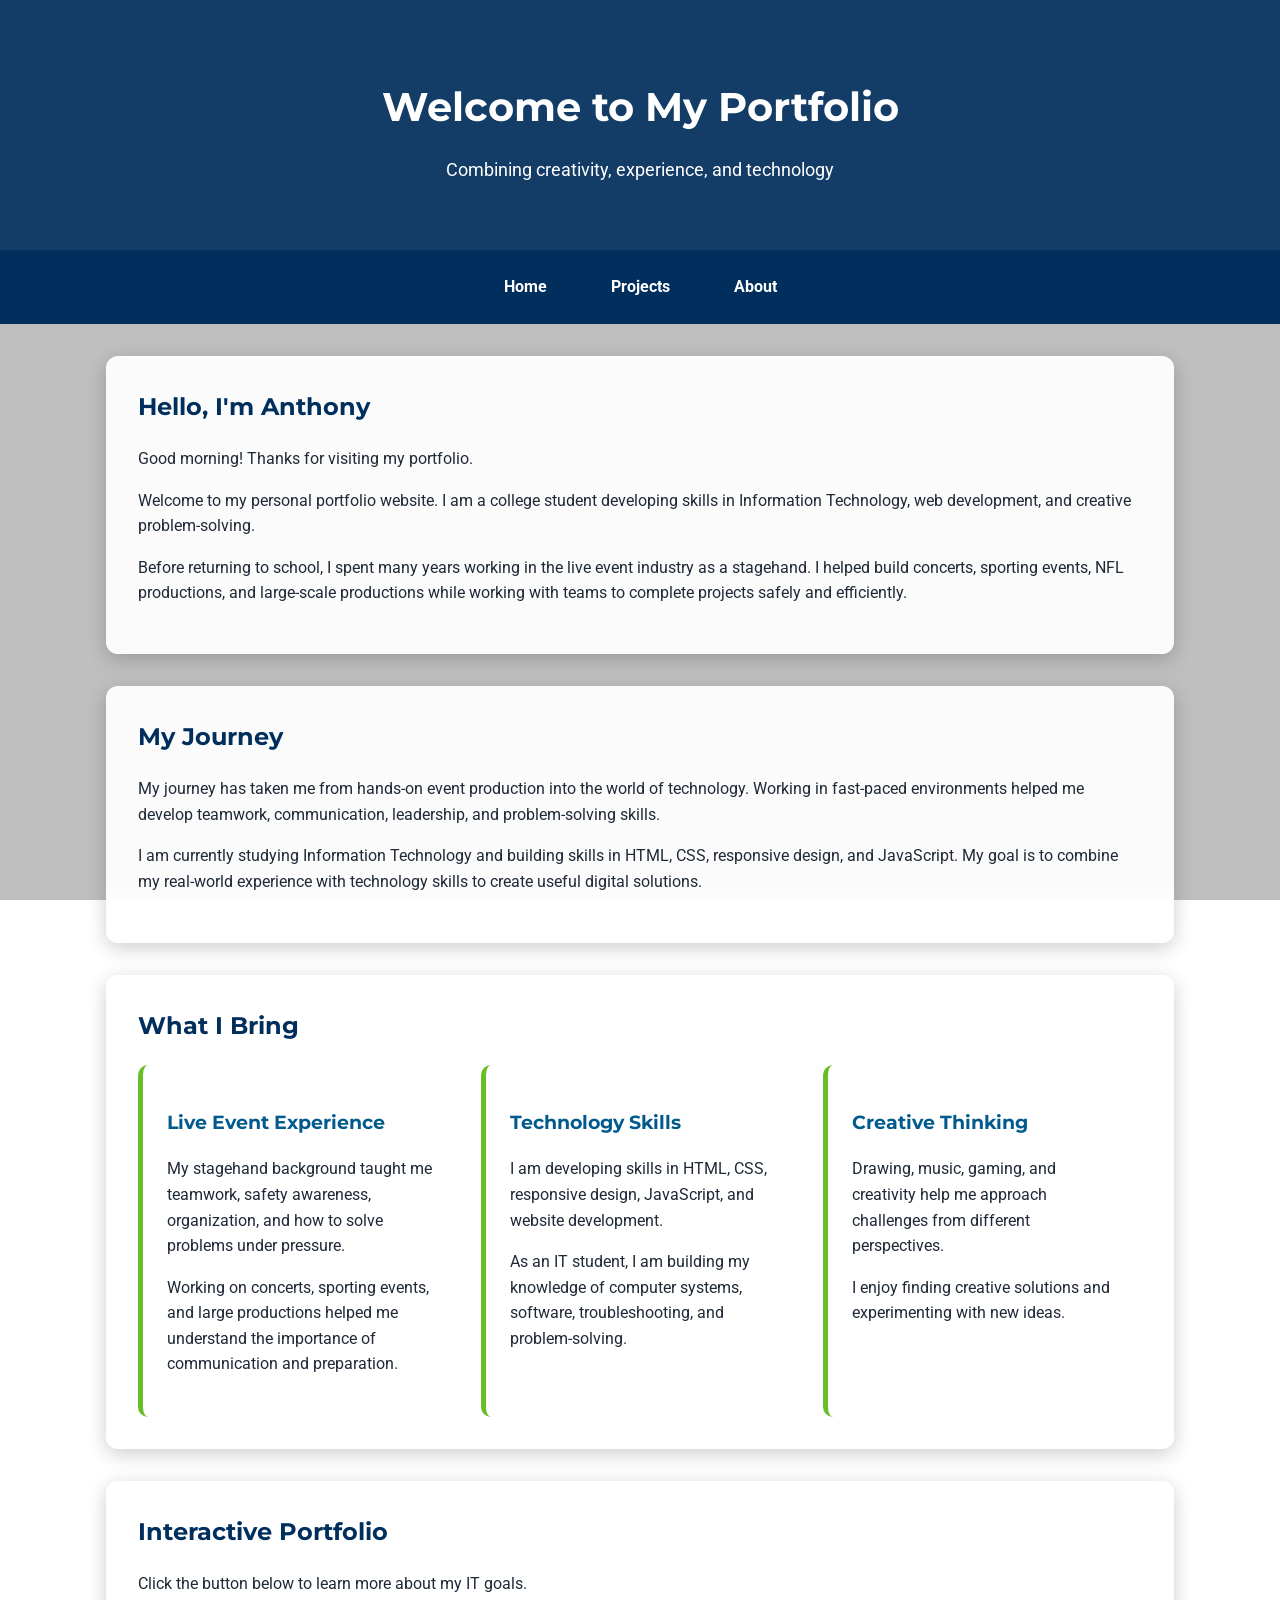
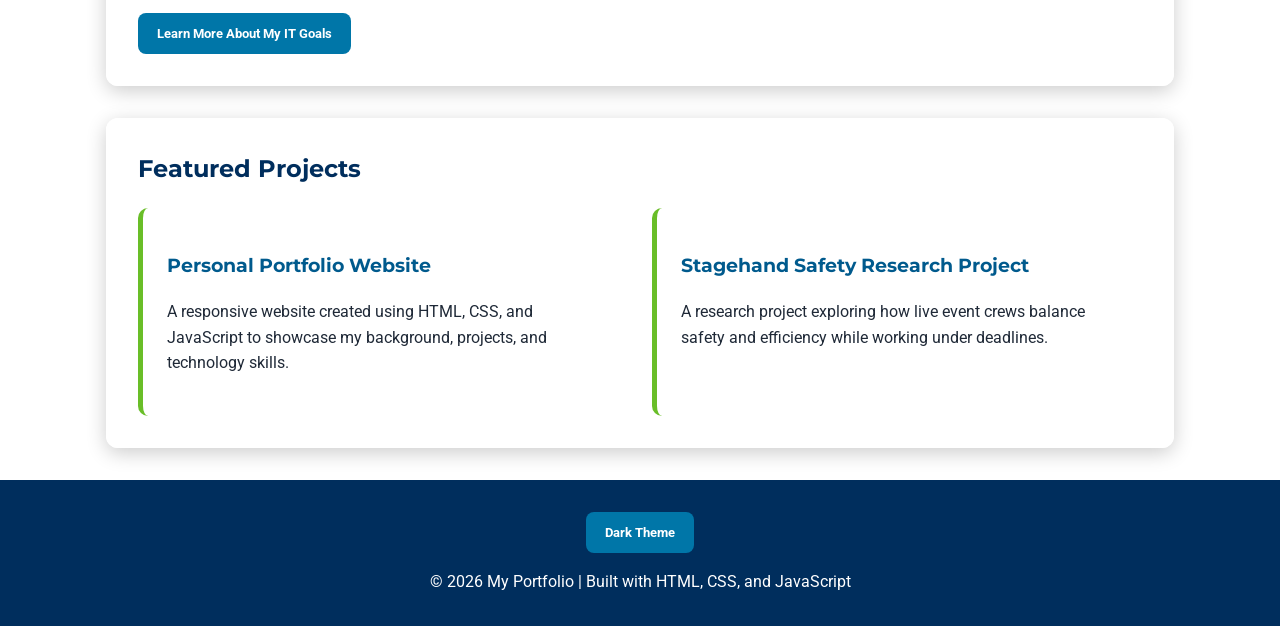
==== index.html @ 5141585a "19" ====
<!DOCTYPE html>
<html lang="en">

<head>
    <meta charset="UTF-8">
    <meta name="viewport" content="width=device-width, initial-scale=1.0">

    <title>Home | My Portfolio</title>

    <link
        href="https://fonts.googleapis.com/css2?family=Montserrat:wght@700&family=Roboto:wght@300;400;700&display=swap"
        rel="stylesheet"
    >

    <link rel="stylesheet" href="style.css">
</head>

<body>

<header>

    <h1>Welcome to My Portfolio</h1>

    <p>
        Combining creativity, experience, and technology
    </p>

</header>


<nav class="navbar">

    <a href="index.html">Home</a>

    <a href="projects.html">Projects</a>

    <a href="about.html">About</a>

</nav>


<main>

    <section id="welcome">

        <h2>Hello, I'm Anthony</h2>

        <p id="welcomeMessage"></p>

        <p>
            Welcome to my personal portfolio website. I am a college
            student developing skills in Information Technology,
            web development, and creative problem-solving.
        </p>

        <p>
            Before returning to school, I spent many years working in
            the live event industry as a stagehand. I helped build
            concerts, sporting events, NFL productions, and
            large-scale productions while working with teams to
            complete projects safely and efficiently.
        </p>

    </section>


    <section>

        <h2>My Journey</h2>

        <p>
            My journey has taken me from hands-on event production
            into the world of technology. Working in fast-paced
            environments helped me develop teamwork, communication,
            leadership, and problem-solving skills.
        </p>

        <p>
            I am currently studying Information Technology and building
            skills in HTML, CSS, responsive design, and JavaScript.
            My goal is to combine my real-world experience with
            technology skills to create useful digital solutions.
        </p>

    </section>


    <section>

        <h2>What I Bring</h2>

        <div class="projects-grid">

            <article>

                <h3>Live Event Experience</h3>

                <p>
                    My stagehand background taught me teamwork, safety
                    awareness, organization, and how to solve problems
                    under pressure.
                </p>

                <p>
                    Working on concerts, sporting events, and large
                    productions helped me understand the importance
                    of communication and preparation.
                </p>

            </article>


            <article>

                <h3>Technology Skills</h3>

                <p>
                    I am developing skills in HTML, CSS, responsive
                    design, JavaScript, and website development.
                </p>

                <p>
                    As an IT student, I am building my knowledge of
                    computer systems, software, troubleshooting,
                    and problem-solving.
                </p>

            </article>


            <article>

                <h3>Creative Thinking</h3>

                <p>
                    Drawing, music, gaming, and creativity help me
                    approach challenges from different perspectives.
                </p>

                <p>
                    I enjoy finding creative solutions and experimenting
                    with new ideas.
                </p>

            </article>

        </div>

    </section>


    <section class="interactive-section">

        <h2>Interactive Portfolio</h2>

        <p id="interactiveMessage">
            Click the button below to learn more about my IT goals.
        </p>

        <button
            id="messageButton"
            type="button"
        >
            Learn More About My IT Goals
        </button>

    </section>


    <section>

        <h2>Featured Projects</h2>

        <div class="projects-grid">

            <article>

                <h3>Personal Portfolio Website</h3>

                <p>
                    A responsive website created using HTML, CSS,
                    and JavaScript to showcase my background,
                    projects, and technology skills.
                </p>

            </article>


            <article>

                <h3>Stagehand Safety Research Project</h3>

                <p>
                    A research project exploring how live event crews
                    balance safety and efficiency while working
                    under deadlines.
                </p>

            </article>

        </div>

    </section>

</main>


<footer>

    <button
        id="themeButton"
        type="button"
    >
        Dark Theme
    </button>

    <p>
        © <span id="year"></span> My Portfolio |
        Built with HTML, CSS, and JavaScript
    </p>

</footer>


<script src="script.js"></script>

</body>
</html>
---- style.css ----
* {
    box-sizing: border-box;
}


html {
    scroll-behavior: smooth;
}


body {
    font-family: "Roboto", sans-serif;
    line-height: 1.6;
    margin: 0;
    padding: 0;

    background-image:
        linear-gradient(
            rgba(0, 0, 0, 0.25),
            rgba(0, 0, 0, 0.25)
        ),
        url("images/Seahawks1.jpg");

    background-size: cover;
    background-position: center;
    background-attachment: fixed;
    background-repeat: no-repeat;

    color: #1f2937;

    transition:
        background-color 0.3s ease,
        color 0.3s ease;
}


header {
    text-align: center;

    padding: 3rem 1rem;

    background: rgba(0, 46, 93, 0.9);

    color: white;
}


header h1 {
    font-family: "Montserrat", sans-serif;

    margin-bottom: 0.5rem;

    font-size: 2.5rem;
}


header p {
    font-size: 1.1rem;
}


.navbar {
    display: flex;

    justify-content: center;

    align-items: center;

    gap: 2rem;

    padding: 1rem;

    background: #002e5d;
}


.navbar a {
    color: white;

    text-decoration: none;

    font-weight: 700;

    padding: 0.5rem 1rem;

    border-radius: 6px;

    transition:
        background 0.3s ease,
        transform 0.3s ease;
}


.navbar a:hover {
    background: #0076a8;

    transform: translateY(-2px);
}


main {
    max-width: 1100px;

    margin: 2rem auto;

    padding: 0 1rem;
}


section {
    margin-bottom: 2rem;

    padding: 2rem;

    background: rgba(255, 255, 255, 0.94);

    border-radius: 12px;

    box-shadow:
        0 5px 20px rgba(0, 0, 0, 0.2);

    backdrop-filter: blur(4px);

    transition:
        transform 0.3s ease,
        background 0.3s ease;
}


section:hover {
    transform: translateY(-3px);
}


h1,
h2,
h3,
h4 {
    font-family: "Montserrat", sans-serif;
}


h2 {
    color: #002e5d;

    margin-top: 0;
}


h3 {
    color: #005a8d;
}


h4 {
    color: #002e5d;
}


.projects-grid {
    display: flex;

    flex-wrap: wrap;

    gap: 1.5rem;
}


.projects-grid article {
    flex: 1 1 300px;

    padding: 1.5rem;

    background: rgba(255, 255, 255, 0.9);

    border-radius: 10px;

    border-left: 5px solid #69be28;

    transition:
        transform 0.3s ease,
        box-shadow 0.3s ease;
}


.projects-grid article:hover {
    transform: translateY(-5px);

    box-shadow:
        0 8px 20px rgba(0, 0, 0, 0.2);
}


button {
    font-family: "Roboto", sans-serif;

    background: #0076a8;

    color: white;

    border: none;

    padding: 0.8rem 1.2rem;

    border-radius: 8px;

    cursor: pointer;

    font-weight: 700;

    transition:
        transform 0.2s ease,
        background 0.2s ease;
}


button:hover {
    background: #005a8d;

    transform: translateY(-2px);
}


button:focus {
    outline: 3px solid #69be28;

    outline-offset: 2px;
}


footer {
    text-align: center;

    padding: 2rem 1rem;

    background: #002e5d;

    color: white;

    margin-top: 2rem;
}


footer button {
    margin-bottom: 1rem;
}


footer p {
    margin: 0;
}


/* Homework 8 Form */

.contact-section form {
    width: 100%;
}


.form-group {
    display: flex;

    flex-direction: column;

    margin-bottom: 1.5rem;
}


.form-group label {
    margin-bottom: 0.5rem;

    font-weight: 700;

    color: #002e5d;
}


.form-group input,
.form-group textarea {
    width: 100%;

    padding: 0.8rem;

    border: 2px solid #cccccc;

    border-radius: 8px;

    font-family: "Roboto", sans-serif;

    font-size: 1rem;

    background: white;

    color: #1f2937;
}


.form-group textarea {
    min-height: 150px;

    resize: vertical;
}


.form-group input:focus,
.form-group textarea:focus {
    outline: 3px solid rgba(0, 118, 168, 0.25);

    border-color: #0076a8;
}


.error-message {
    min-height: 1.2rem;

    margin-top: 0.35rem;

    color: #c62828;

    font-weight: 700;
}


.form-error {
    color: #c62828;

    font-weight: 700;

    margin-top: 1rem;
}


.form-success {
    color: #16803c;

    font-weight: 700;

    margin-top: 1rem;
}


.contact-email {
    margin-top: 1.5rem;
}


.contact-email a {
    color: #0076a8;

    font-weight: 700;
}


.input-active {
    border-color: #16803c !important;

    box-shadow:
        0 0 0 3px rgba(22, 128, 60, 0.2);
}


/* Homework 8 API */

.api-section {
    text-align: center;
}


.quote-result {
    margin-top: 1.5rem;

    padding: 1.25rem;

    border-radius: 10px;

    background: rgba(0, 118, 168, 0.1);

    line-height: 1.6;

    font-size: 1.1rem;

    min-height: 60px;
}


.api-section button {
    margin-top: 0.5rem;
}


/* My favorite Pokemon */

 /* Charzard is my favorite pokemon */


ul {
    padding-left: 1.5rem;
}


li {
    margin-bottom: 0.5rem;
}


#skillList {
    margin-top: 1.5rem;
}


#skillList li {
    margin-bottom: 0.75rem;
}


.remove-skill {
    margin-left: 0.5rem;

    padding: 0.4rem 0.7rem;

    font-size: 0.85rem;
}


.skill-input-area {
    display: flex;

    flex-direction: column;

    gap: 0.7rem;
}


.skill-input-area input {
    padding: 0.8rem;

    border: 2px solid #cccccc;

    border-radius: 8px;

    font-size: 1rem;
}


.skill-input-area input:focus {
    outline: 3px solid rgba(0, 118, 168, 0.25);

    border-color: #0076a8;
}


/* Dark Mode */

.dark-mode {
    background-image:
        linear-gradient(
            rgba(0, 0, 0, 0.75),
            rgba(0, 0, 0, 0.85)
        ),
        url("images/Seahawks1.jpg");

    color: #f1f5f9;
}


.dark-mode header {
    background: rgba(0, 20, 45, 0.95);
}


.dark-mode .navbar {
    background: #001f3f;
}


.dark-mode section {
    background: rgba(15, 23, 42, 0.94);

    color: #f1f5f9;
}


.dark-mode h2 {
    color: #7dd3fc;
}


.dark-mode h3 {
    color: #93c5fd;
}


.dark-mode h4 {
    color: #7dd3fc;
}


.dark-mode .projects-grid article {
    background: rgba(30, 41, 59, 0.95);

    color: #f1f5f9;
}


.dark-mode .contact-email a {
    color: #7dd3fc;
}


.dark-mode .form-group label {
    color: #f1f5f9;
}


.dark-mode .form-group input,
.dark-mode .form-group textarea {
    background: #1f2937;

    color: white;

    border-color: #64748b;
}


.dark-mode .form-group input::placeholder,
.dark-mode .form-group textarea::placeholder {
    color: #cbd5e1;
}


.dark-mode .quote-result {
    background: rgba(255, 255, 255, 0.08);

    color: white;
}


.dark-mode #skillList li {
    color: #f1f5f9;
}


.dark-mode footer {
    background: #001f3f;
}


/* Responsive design */

@media (max-width: 768px) {

    header h1 {
        font-size: 2rem;
    }


    .navbar {
        gap: 0.5rem;
    }


    .navbar a {
        padding: 0.5rem;
    }


    main {
        margin-top: 1rem;
    }


    section {
        padding: 1.5rem;
    }


    .projects-grid {
        flex-direction: column;
    }


    .projects-grid article {
        flex: 1 1 auto;
    }

}


@media (max-width: 480px) {

    header {
        padding: 2rem 1rem;
    }


    header h1 {
        font-size: 1.6rem;
    }


    header p {
        font-size: 1rem;
    }


    .navbar {
        flex-direction: row;

        justify-content: space-around;

        gap: 0.25rem;

        padding: 0.75rem 0.25rem;
    }


    .navbar a {
        font-size: 0.9rem;

        padding: 0.4rem;
    }


    main {
        padding: 0 0.75rem;
    }


    section {
        padding: 1rem;
    }


    .contact-section button,
    .api-section button {
        width: 100%;
    }


    .remove-skill {
        display: block;

        margin-left: 0;

        margin-top: 0.5rem;
    }

}
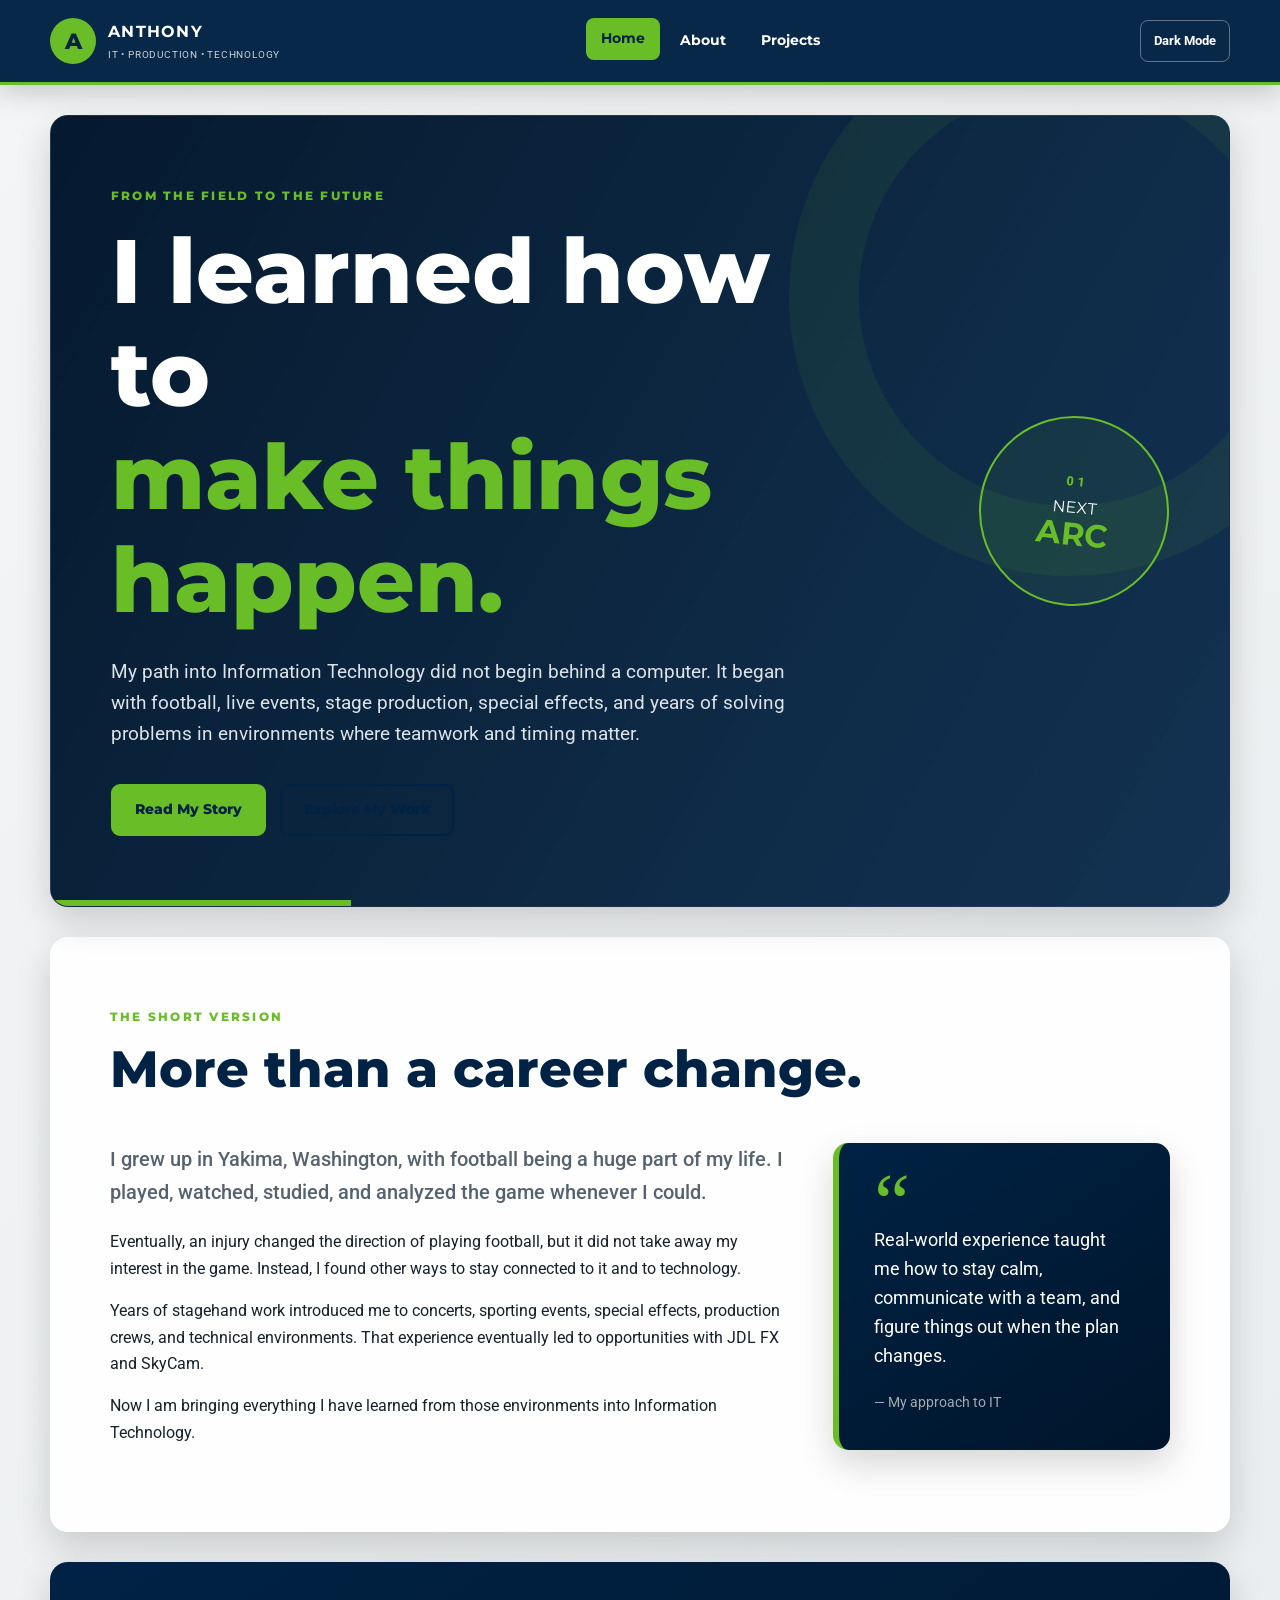
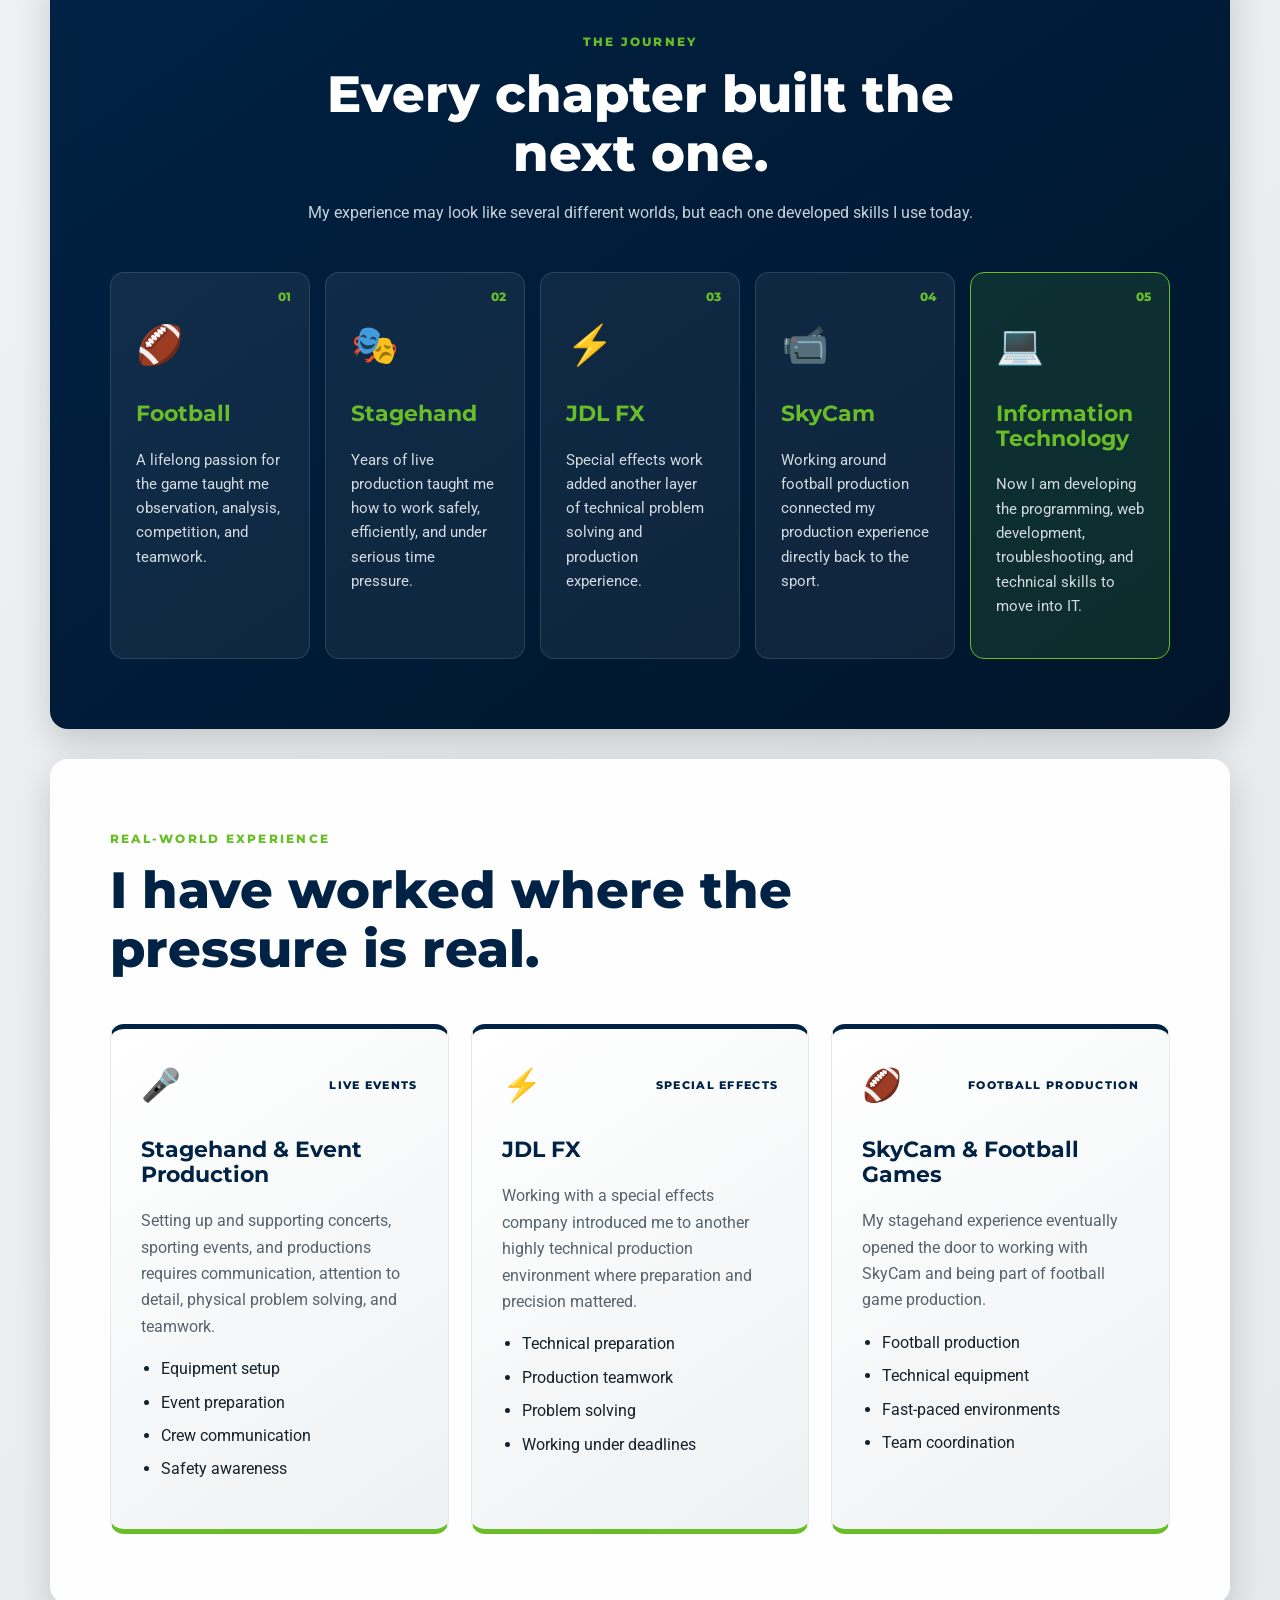
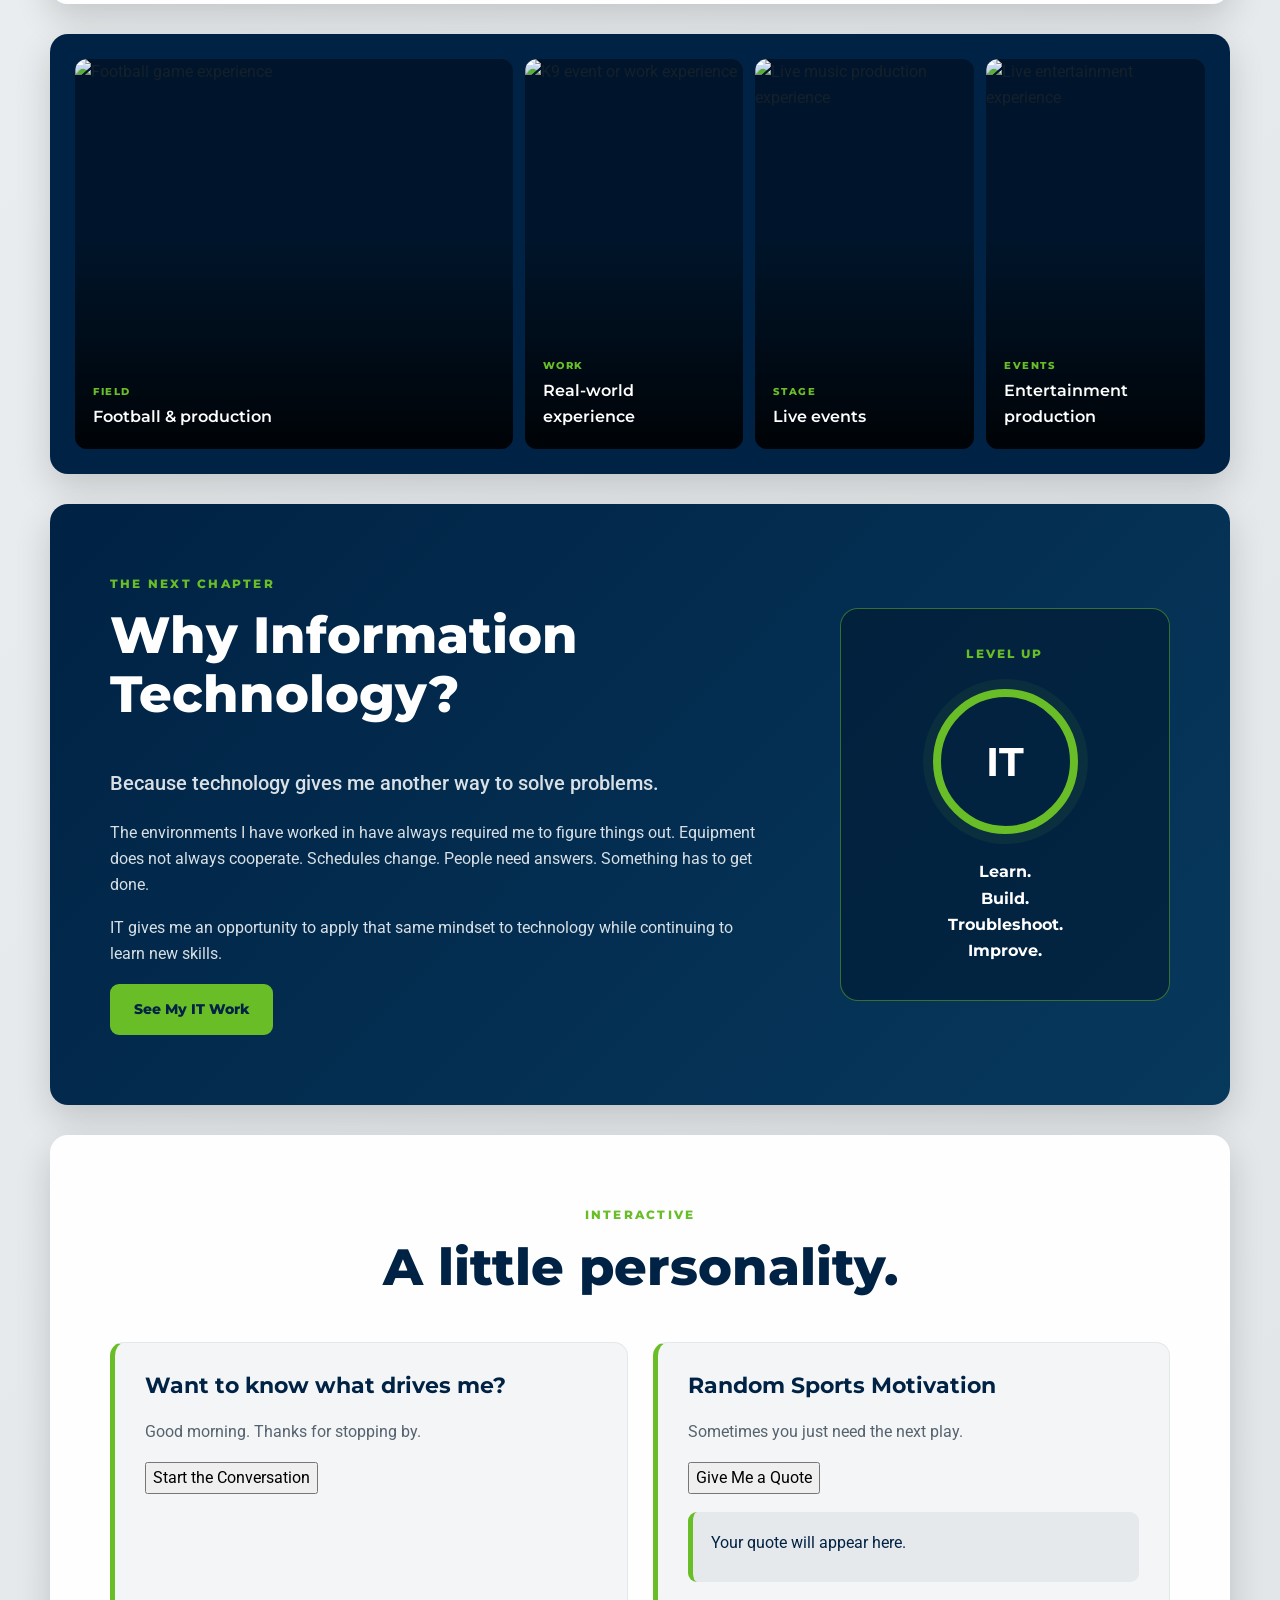
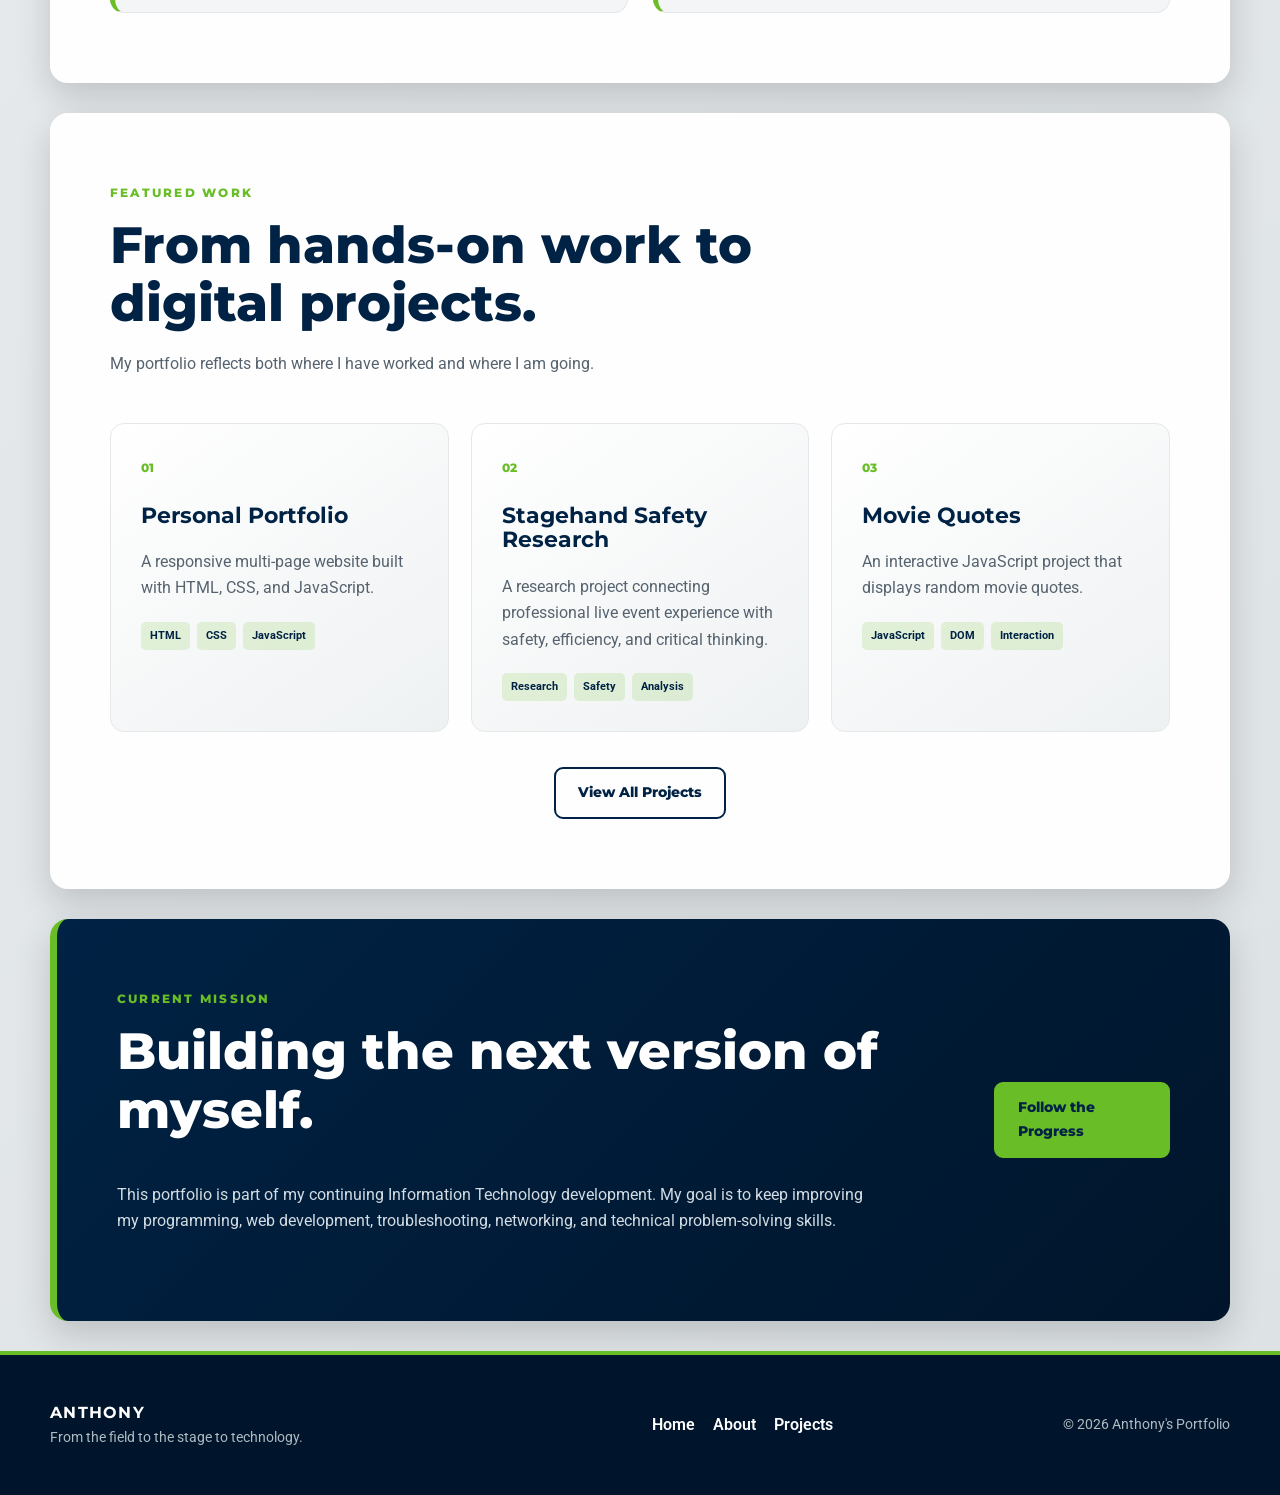
==== commit f1128d73: "24" ====
--- a/index.html
+++ b/index.html
@@ -2,227 +2,1037 @@
 <html lang="en">
 
 <head>
+
     <meta charset="UTF-8">
-    <meta name="viewport" content="width=device-width, initial-scale=1.0">
-
-    <title>Home | My Portfolio</title>
+
+    <meta
+        name="viewport"
+        content="width=device-width, initial-scale=1.0"
+    >
+
+    <meta
+        name="description"
+        content="Anthony's personal portfolio showcasing his journey from football and live event production into Information Technology."
+    >
+
+    <title>Anthony | From the Field to the Future</title>
 
     <link
-        href="https://fonts.googleapis.com/css2?family=Montserrat:wght@700&family=Roboto:wght@300;400;700&display=swap"
+        rel="preconnect"
+        href="https://fonts.googleapis.com"
+    >
+
+    <link
+        rel="preconnect"
+        href="https://fonts.gstatic.com"
+        crossorigin
+    >
+
+    <link
+        href="https://fonts.googleapis.com/css2?family=Montserrat:wght@400;500;600;700;800&family=Roboto:wght@400;500;700&display=swap"
         rel="stylesheet"
     >
 
-    <link rel="stylesheet" href="style.css">
+    <link
+        rel="stylesheet"
+        href="style.css"
+    >
+
 </head>
 
+
 <body>
 
-<header>
-
-    <h1>Welcome to My Portfolio</h1>
-
-    <p>
-        Combining creativity, experience, and technology
-    </p>
-
-</header>
-
-
-<nav class="navbar">
-
-    <a href="index.html">Home</a>
-
-    <a href="projects.html">Projects</a>
-
-    <a href="about.html">About</a>
-
-</nav>
-
-
-<main>
-
-    <section id="welcome">
-
-        <h2>Hello, I'm Anthony</h2>
-
-        <p id="welcomeMessage"></p>
-
-        <p>
-            Welcome to my personal portfolio website. I am a college
-            student developing skills in Information Technology,
-            web development, and creative problem-solving.
-        </p>
-
-        <p>
-            Before returning to school, I spent many years working in
-            the live event industry as a stagehand. I helped build
-            concerts, sporting events, NFL productions, and
-            large-scale productions while working with teams to
-            complete projects safely and efficiently.
-        </p>
-
-    </section>
-
-
-    <section>
-
-        <h2>My Journey</h2>
-
-        <p>
-            My journey has taken me from hands-on event production
-            into the world of technology. Working in fast-paced
-            environments helped me develop teamwork, communication,
-            leadership, and problem-solving skills.
-        </p>
-
-        <p>
-            I am currently studying Information Technology and building
-            skills in HTML, CSS, responsive design, and JavaScript.
-            My goal is to combine my real-world experience with
-            technology skills to create useful digital solutions.
-        </p>
-
-    </section>
-
-
-    <section>
-
-        <h2>What I Bring</h2>
-
-        <div class="projects-grid">
-
-            <article>
-
-                <h3>Live Event Experience</h3>
+    <!-- Seahawks + anime energy belong together. -->
+    <!-- Hidden level: The 12s are always watching. Blue. Green. Code. -->
+    <!-- If you found this, you are officially in the source-code huddle. -->
+
+    <a
+        class="skip-link"
+        href="#main-content"
+    >
+        Skip to main content
+    </a>
+
+
+    <header class="site-header">
+
+        <div class="header-inner">
+
+            <a
+                class="brand"
+                href="index.html"
+                aria-label="Anthony home page"
+            >
+
+                <span class="brand-mark">
+                    A
+                </span>
+
+                <span>
+
+                    <strong>
+                        ANTHONY
+                    </strong>
+
+                    <small>
+                        IT • PRODUCTION • TECHNOLOGY
+                    </small>
+
+                </span>
+
+            </a>
+
+
+            <nav
+                class="main-navigation"
+                aria-label="Main navigation"
+            >
+
+                <a
+                    href="index.html"
+                    aria-current="page"
+                >
+                    Home
+                </a>
+
+                <a href="about.html">
+                    About
+                </a>
+
+                <a href="projects.html">
+                    Projects
+                </a>
+
+            </nav>
+
+
+            <button
+                id="themeButton"
+                class="theme-button"
+                type="button"
+                aria-label="Toggle dark mode"
+            >
+                Dark Mode
+            </button>
+
+        </div>
+
+    </header>
+
+
+    <main id="main-content">
+
+
+        <!-- HERO -->
+
+        <section class="hero-section">
+
+            <div class="hero-content">
+
+                <p class="eyebrow">
+                    FROM THE FIELD TO THE FUTURE
+                </p>
+
+                <h1>
+                    I learned how to
+                    <span>
+                        make things happen.
+                    </span>
+                </h1>
+
+                <p class="hero-text">
+                    My path into Information Technology did not begin
+                    behind a computer. It began with football, live events,
+                    stage production, special effects, and years of solving
+                    problems in environments where teamwork and timing matter.
+                </p>
+
+                <div class="hero-buttons">
+
+                    <a
+                        class="primary-button"
+                        href="about.html"
+                    >
+                        Read My Story
+                    </a>
+
+                    <a
+                        class="secondary-button"
+                        href="projects.html"
+                    >
+                        Explore My Work
+                    </a>
+
+                </div>
+
+            </div>
+
+
+            <div class="hero-badge">
+
+                <span class="badge-number">
+                    01
+                </span>
+
+                <span class="badge-text">
+                    NEXT<br>
+                    <strong>ARC</strong>
+                </span>
+
+            </div>
+
+        </section>
+
+
+        <!-- INTRO -->
+
+        <section class="intro-section">
+
+            <div class="section-heading">
+
+                <p class="eyebrow">
+                    THE SHORT VERSION
+                </p>
+
+                <h2>
+                    More than a career change.
+                </h2>
+
+            </div>
+
+
+            <div class="intro-grid">
+
+                <div class="intro-main">
+
+                    <p class="lead">
+                        I grew up in Yakima, Washington, with football
+                        being a huge part of my life. I played, watched,
+                        studied, and analyzed the game whenever I could.
+                    </p>
+
+                    <p>
+                        Eventually, an injury changed the direction of
+                        playing football, but it did not take away my
+                        interest in the game. Instead, I found other ways
+                        to stay connected to it and to technology.
+                    </p>
+
+                    <p>
+                        Years of stagehand work introduced me to concerts,
+                        sporting events, special effects, production crews,
+                        and technical environments. That experience eventually
+                        led to opportunities with JDL FX and SkyCam.
+                    </p>
+
+                    <p>
+                        Now I am bringing everything I have learned from
+                        those environments into Information Technology.
+                    </p>
+
+                </div>
+
+
+                <aside class="quote-card">
+
+                    <span class="quote-mark">
+                        “
+                    </span>
+
+                    <p>
+                        Real-world experience taught me how to stay calm,
+                        communicate with a team, and figure things out when
+                        the plan changes.
+                    </p>
+
+                    <span class="quote-author">
+                        — My approach to IT
+                    </span>
+
+                </aside>
+
+            </div>
+
+        </section>
+
+
+        <!-- CAREER JOURNEY -->
+
+        <section class="journey-section">
+
+            <div class="section-heading centered">
+
+                <p class="eyebrow">
+                    THE JOURNEY
+                </p>
+
+                <h2>
+                    Every chapter built the next one.
+                </h2>
 
                 <p>
-                    My stagehand background taught me teamwork, safety
-                    awareness, organization, and how to solve problems
-                    under pressure.
-                </p>
+                    My experience may look like several different worlds,
+                    but each one developed skills I use today.
+                </p>
+
+            </div>
+
+
+            <div class="journey-grid">
+
+
+                <article class="journey-card">
+
+                    <span class="chapter-number">
+                        01
+                    </span>
+
+                    <div class="chapter-icon">
+                        🏈
+                    </div>
+
+                    <h3>
+                        Football
+                    </h3>
+
+                    <p>
+                        A lifelong passion for the game taught me
+                        observation, analysis, competition, and teamwork.
+                    </p>
+
+                </article>
+
+
+                <article class="journey-card">
+
+                    <span class="chapter-number">
+                        02
+                    </span>
+
+                    <div class="chapter-icon">
+                        🎭
+                    </div>
+
+                    <h3>
+                        Stagehand
+                    </h3>
+
+                    <p>
+                        Years of live production taught me how to work
+                        safely, efficiently, and under serious time pressure.
+                    </p>
+
+                </article>
+
+
+                <article class="journey-card">
+
+                    <span class="chapter-number">
+                        03
+                    </span>
+
+                    <div class="chapter-icon">
+                        ⚡
+                    </div>
+
+                    <h3>
+                        JDL FX
+                    </h3>
+
+                    <p>
+                        Special effects work added another layer of technical
+                        problem solving and production experience.
+                    </p>
+
+                </article>
+
+
+                <article class="journey-card">
+
+                    <span class="chapter-number">
+                        04
+                    </span>
+
+                    <div class="chapter-icon">
+                        📹
+                    </div>
+
+                    <h3>
+                        SkyCam
+                    </h3>
+
+                    <p>
+                        Working around football production connected my
+                        production experience directly back to the sport.
+                    </p>
+
+                </article>
+
+
+                <article class="journey-card active">
+
+                    <span class="chapter-number">
+                        05
+                    </span>
+
+                    <div class="chapter-icon">
+                        💻
+                    </div>
+
+                    <h3>
+                        Information Technology
+                    </h3>
+
+                    <p>
+                        Now I am developing the programming, web development,
+                        troubleshooting, and technical skills to move into IT.
+                    </p>
+
+                </article>
+
+
+            </div>
+
+        </section>
+
+
+        <!-- REAL WORLD EXPERIENCE -->
+
+        <section class="experience-section">
+
+            <div class="section-heading">
+
+                <p class="eyebrow">
+                    REAL-WORLD EXPERIENCE
+                </p>
+
+                <h2>
+                    I have worked where the pressure is real.
+                </h2>
+
+            </div>
+
+
+            <div class="experience-grid">
+
+
+                <article class="experience-card">
+
+                    <div class="experience-top">
+
+                        <span class="experience-icon">
+                            🎤
+                        </span>
+
+                        <span class="experience-label">
+                            LIVE EVENTS
+                        </span>
+
+                    </div>
+
+                    <h3>
+                        Stagehand & Event Production
+                    </h3>
+
+                    <p>
+                        Setting up and supporting concerts, sporting events,
+                        and productions requires communication, attention
+                        to detail, physical problem solving, and teamwork.
+                    </p>
+
+                    <ul>
+
+                        <li>
+                            Equipment setup
+                        </li>
+
+                        <li>
+                            Event preparation
+                        </li>
+
+                        <li>
+                            Crew communication
+                        </li>
+
+                        <li>
+                            Safety awareness
+                        </li>
+
+                    </ul>
+
+                </article>
+
+
+                <article class="experience-card">
+
+                    <div class="experience-top">
+
+                        <span class="experience-icon">
+                            ⚡
+                        </span>
+
+                        <span class="experience-label">
+                            SPECIAL EFFECTS
+                        </span>
+
+                    </div>
+
+                    <h3>
+                        JDL FX
+                    </h3>
+
+                    <p>
+                        Working with a special effects company introduced
+                        me to another highly technical production environment
+                        where preparation and precision mattered.
+                    </p>
+
+                    <ul>
+
+                        <li>
+                            Technical preparation
+                        </li>
+
+                        <li>
+                            Production teamwork
+                        </li>
+
+                        <li>
+                            Problem solving
+                        </li>
+
+                        <li>
+                            Working under deadlines
+                        </li>
+
+                    </ul>
+
+                </article>
+
+
+                <article class="experience-card">
+
+                    <div class="experience-top">
+
+                        <span class="experience-icon">
+                            🏈
+                        </span>
+
+                        <span class="experience-label">
+                            FOOTBALL PRODUCTION
+                        </span>
+
+                    </div>
+
+                    <h3>
+                        SkyCam & Football Games
+                    </h3>
+
+                    <p>
+                        My stagehand experience eventually opened the door
+                        to working with SkyCam and being part of football
+                        game production.
+                    </p>
+
+                    <ul>
+
+                        <li>
+                            Football production
+                        </li>
+
+                        <li>
+                            Technical equipment
+                        </li>
+
+                        <li>
+                            Fast-paced environments
+                        </li>
+
+                        <li>
+                            Team coordination
+                        </li>
+
+                    </ul>
+
+                </article>
+
+
+            </div>
+
+        </section>
+
+
+        <!-- PHOTO STRIP -->
+
+        <section class="photo-strip-section">
+
+            <div class="photo-strip">
+
+
+                <figure class="photo-card large">
+
+                    <img
+                        src="seahawksgame.jpg"
+                        alt="Football game experience"
+                    >
+
+                    <figcaption>
+
+                        <span>
+                            FIELD
+                        </span>
+
+                        Football & production
+
+                    </figcaption>
+
+                </figure>
+
+
+                <figure class="photo-card">
+
+                    <img
+                        src="k9.jpg"
+                        alt="K9 event or work experience"
+                    >
+
+                    <figcaption>
+
+                        <span>
+                            WORK
+                        </span>
+
+                        Real-world experience
+
+                    </figcaption>
+
+                </figure>
+
+
+                <figure class="photo-card">
+
+                    <img
+                        src="bass.jpg"
+                        alt="Live music production experience"
+                    >
+
+                    <figcaption>
+
+                        <span>
+                            STAGE
+                        </span>
+
+                        Live events
+
+                    </figcaption>
+
+                </figure>
+
+
+                <figure class="photo-card">
+
+                    <img
+                        src="Bert.jpg"
+                        alt="Live entertainment experience"
+                    >
+
+                    <figcaption>
+
+                        <span>
+                            EVENTS
+                        </span>
+
+                        Entertainment production
+
+                    </figcaption>
+
+                </figure>
+
+
+            </div>
+
+        </section>
+
+
+        <!-- WHY IT -->
+
+        <section class="why-it-section">
+
+            <div class="why-it-content">
+
+                <div>
+
+                    <p class="eyebrow">
+                        THE NEXT CHAPTER
+                    </p>
+
+                    <h2>
+                        Why Information Technology?
+                    </h2>
+
+                    <p class="lead">
+                        Because technology gives me another way to solve
+                        problems.
+                    </p>
+
+                    <p>
+                        The environments I have worked in have always
+                        required me to figure things out. Equipment does
+                        not always cooperate. Schedules change. People
+                        need answers. Something has to get done.
+                    </p>
+
+                    <p>
+                        IT gives me an opportunity to apply that same
+                        mindset to technology while continuing to learn
+                        new skills.
+                    </p>
+
+                    <a
+                        class="primary-button"
+                        href="projects.html"
+                    >
+                        See My IT Work
+                    </a>
+
+                </div>
+
+
+                <div class="level-up-card">
+
+                    <span class="level-label">
+                        LEVEL UP
+                    </span>
+
+                    <div class="level-circle">
+                        <strong>
+                            IT
+                        </strong>
+                    </div>
+
+                    <p>
+                        Learn.<br>
+                        Build.<br>
+                        Troubleshoot.<br>
+                        Improve.
+                    </p>
+
+                </div>
+
+            </div>
+
+        </section>
+
+
+        <!-- INTERACTIVE -->
+
+        <section class="interactive-section">
+
+            <div class="section-heading centered">
+
+                <p class="eyebrow">
+                    INTERACTIVE
+                </p>
+
+                <h2>
+                    A little personality.
+                </h2>
+
+            </div>
+
+
+            <div class="interactive-grid">
+
+
+                <div class="interactive-card">
+
+                    <h3>
+                        Want to know what drives me?
+                    </h3>
+
+                    <p id="welcomeMessage">
+                        Welcome to my portfolio.
+                    </p>
+
+                    <button
+                        id="messageButton"
+                        type="button"
+                    >
+                        Start the Conversation
+                    </button>
+
+                    <p
+                        id="interactiveMessage"
+                        aria-live="polite"
+                    ></p>
+
+                </div>
+
+
+                <div class="interactive-card">
+
+                    <h3>
+                        Random Sports Motivation
+                    </h3>
+
+                    <p>
+                        Sometimes you just need the next play.
+                    </p>
+
+                    <button
+                        id="sportsQuoteButton"
+                        type="button"
+                    >
+                        Give Me a Quote
+                    </button>
+
+                    <div
+                        id="sportsQuoteResult"
+                        class="quote-result"
+                        aria-live="polite"
+                    >
+                        Your quote will appear here.
+                    </div>
+
+                </div>
+
+
+            </div>
+
+        </section>
+
+
+        <!-- FEATURED PROJECTS -->
+
+        <section class="featured-projects-section">
+
+            <div class="section-heading">
+
+                <p class="eyebrow">
+                    FEATURED WORK
+                </p>
+
+                <h2>
+                    From hands-on work to digital projects.
+                </h2>
 
                 <p>
-                    Working on concerts, sporting events, and large
-                    productions helped me understand the importance
-                    of communication and preparation.
-                </p>
-
-            </article>
-
-
-            <article>
-
-                <h3>Technology Skills</h3>
+                    My portfolio reflects both where I have worked and
+                    where I am going.
+                </p>
+
+            </div>
+
+
+            <div class="featured-grid">
+
+
+                <article class="featured-card">
+
+                    <span class="project-number">
+                        01
+                    </span>
+
+                    <h3>
+                        Personal Portfolio
+                    </h3>
+
+                    <p>
+                        A responsive multi-page website built with HTML,
+                        CSS, and JavaScript.
+                    </p>
+
+                    <div class="tag-row">
+
+                        <span>
+                            HTML
+                        </span>
+
+                        <span>
+                            CSS
+                        </span>
+
+                        <span>
+                            JavaScript
+                        </span>
+
+                    </div>
+
+                </article>
+
+
+                <article class="featured-card">
+
+                    <span class="project-number">
+                        02
+                    </span>
+
+                    <h3>
+                        Stagehand Safety Research
+                    </h3>
+
+                    <p>
+                        A research project connecting professional live
+                        event experience with safety, efficiency, and
+                        critical thinking.
+                    </p>
+
+                    <div class="tag-row">
+
+                        <span>
+                            Research
+                        </span>
+
+                        <span>
+                            Safety
+                        </span>
+
+                        <span>
+                            Analysis
+                        </span>
+
+                    </div>
+
+                </article>
+
+
+                <article class="featured-card">
+
+                    <span class="project-number">
+                        03
+                    </span>
+
+                    <h3>
+                        Movie Quotes
+                    </h3>
+
+                    <p>
+                        An interactive JavaScript project that displays
+                        random movie quotes.
+                    </p>
+
+                    <div class="tag-row">
+
+                        <span>
+                            JavaScript
+                        </span>
+
+                        <span>
+                            DOM
+                        </span>
+
+                        <span>
+                            Interaction
+                        </span>
+
+                    </div>
+
+                </article>
+
+
+            </div>
+
+
+            <div class="center-button">
+
+                <a
+                    class="secondary-button"
+                    href="projects.html"
+                >
+                    View All Projects
+                </a>
+
+            </div>
+
+        </section>
+
+
+        <!-- CAPSTONE -->
+
+        <section class="capstone-section">
+
+            <div>
+
+                <p class="eyebrow">
+                    CURRENT MISSION
+                </p>
+
+                <h2>
+                    Building the next version of myself.
+                </h2>
 
                 <p>
-                    I am developing skills in HTML, CSS, responsive
-                    design, JavaScript, and website development.
-                </p>
+                    This portfolio is part of my continuing Information
+                    Technology development. My goal is to keep improving
+                    my programming, web development, troubleshooting,
+                    networking, and technical problem-solving skills.
+                </p>
+
+            </div>
+
+            <a
+                class="primary-button"
+                href="projects.html"
+            >
+                Follow the Progress
+            </a>
+
+        </section>
+
+
+    </main>
+
+
+    <footer class="site-footer">
+
+        <div class="footer-inner">
+
+            <div>
+
+                <strong>
+                    ANTHONY
+                </strong>
 
                 <p>
-                    As an IT student, I am building my knowledge of
-                    computer systems, software, troubleshooting,
-                    and problem-solving.
-                </p>
-
-            </article>
-
-
-            <article>
-
-                <h3>Creative Thinking</h3>
-
-                <p>
-                    Drawing, music, gaming, and creativity help me
-                    approach challenges from different perspectives.
-                </p>
-
-                <p>
-                    I enjoy finding creative solutions and experimenting
-                    with new ideas.
-                </p>
-
-            </article>
+                    From the field to the stage to technology.
+                </p>
+
+            </div>
+
+
+            <div class="footer-links">
+
+                <a href="index.html">
+                    Home
+                </a>
+
+                <a href="about.html">
+                    About
+                </a>
+
+                <a href="projects.html">
+                    Projects
+                </a>
+
+            </div>
+
+
+            <p class="copyright">
+
+                &copy;
+                <span id="year"></span>
+                Anthony's Portfolio
+
+            </p>
 
         </div>
 
-    </section>
-
-
-    <section class="interactive-section">
-
-        <h2>Interactive Portfolio</h2>
-
-        <p id="interactiveMessage">
-            Click the button below to learn more about my IT goals.
-        </p>
-
-        <button
-            id="messageButton"
-            type="button"
-        >
-            Learn More About My IT Goals
-        </button>
-
-    </section>
-
-
-    <section>
-
-        <h2>Featured Projects</h2>
-
-        <div class="projects-grid">
-
-            <article>
-
-                <h3>Personal Portfolio Website</h3>
-
-                <p>
-                    A responsive website created using HTML, CSS,
-                    and JavaScript to showcase my background,
-                    projects, and technology skills.
-                </p>
-
-            </article>
-
-
-            <article>
-
-                <h3>Stagehand Safety Research Project</h3>
-
-                <p>
-                    A research project exploring how live event crews
-                    balance safety and efficiency while working
-                    under deadlines.
-                </p>
-
-            </article>
-
-        </div>
-
-    </section>
-
-</main>
-
-
-<footer>
-
-    <button
-        id="themeButton"
-        type="button"
-    >
-        Dark Theme
-    </button>
-
-    <p>
-        © <span id="year"></span> My Portfolio |
-        Built with HTML, CSS, and JavaScript
-    </p>
-
-</footer>
-
-
-<script src="script.js"></script>
+    </footer>
+
+
+    <script src="script.js"></script>
 
 </body>
+
 </html>
--- a/style.css
+++ b/style.css
@@ -1,3 +1,44 @@
+@import url('https://fonts.googleapis.com/css2?family=Montserrat:wght@400;500;600;700;800&family=Roboto:wght@400;500;700&display=swap');
+
+
+/* =========================================================
+   VARIABLES
+========================================================= */
+
+:root {
+
+    --navy: #002244;
+    --dark-navy: #00152B;
+    --green: #69BE28;
+    --gray: #A5ACAF;
+
+    --white: #FFFFFF;
+    --light: #F3F5F6;
+    --light-gray: #E5E8EA;
+
+    --text: #14202B;
+    --muted: #56636F;
+
+    --danger: #A00000;
+    --success: #236B00;
+
+    --shadow:
+        0 14px 35px rgba(0, 0, 0, 0.16);
+
+    --shadow-heavy:
+        0 20px 50px rgba(0, 0, 0, 0.24);
+
+    --radius: 18px;
+
+    --transition:
+        0.25s ease;
+}
+
+
+/* =========================================================
+   RESET
+========================================================= */
+
 * {
     box-sizing: border-box;
 }
@@ -9,641 +50,2372 @@
 
 
 body {
-    font-family: "Roboto", sans-serif;
-    line-height: 1.6;
     margin: 0;
-    padding: 0;
-
-    background-image:
+
+    min-height: 100vh;
+
+    font-family:
+        'Roboto',
+        sans-serif;
+
+    line-height: 1.65;
+
+    color: var(--text);
+
+    background:
         linear-gradient(
-            rgba(0, 0, 0, 0.25),
-            rgba(0, 0, 0, 0.25)
-        ),
-        url("images/Seahawks1.jpg");
-
-    background-size: cover;
-    background-position: center;
-    background-attachment: fixed;
-    background-repeat: no-repeat;
-
-    color: #1f2937;
+            135deg,
+            #F3F5F6,
+            #DDE2E5
+        );
 
     transition:
-        background-color 0.3s ease,
-        color 0.3s ease;
-}
-
-
-header {
-    text-align: center;
-
-    padding: 3rem 1rem;
-
-    background: rgba(0, 46, 93, 0.9);
-
-    color: white;
-}
-
-
-header h1 {
-    font-family: "Montserrat", sans-serif;
-
-    margin-bottom: 0.5rem;
-
-    font-size: 2.5rem;
-}
-
-
-header p {
-    font-size: 1.1rem;
-}
-
-
-.navbar {
-    display: flex;
-
-    justify-content: center;
-
-    align-items: center;
-
-    gap: 2rem;
-
-    padding: 1rem;
-
-    background: #002e5d;
-}
-
-
-.navbar a {
-    color: white;
-
-    text-decoration: none;
-
-    font-weight: 700;
-
-    padding: 0.5rem 1rem;
-
-    border-radius: 6px;
-
-    transition:
-        background 0.3s ease,
-        transform 0.3s ease;
-}
-
-
-.navbar a:hover {
-    background: #0076a8;
-
-    transform: translateY(-2px);
-}
-
-
-main {
-    max-width: 1100px;
-
-    margin: 2rem auto;
-
-    padding: 0 1rem;
-}
-
-
-section {
-    margin-bottom: 2rem;
-
-    padding: 2rem;
-
-    background: rgba(255, 255, 255, 0.94);
-
-    border-radius: 12px;
-
-    box-shadow:
-        0 5px 20px rgba(0, 0, 0, 0.2);
-
-    backdrop-filter: blur(4px);
-
-    transition:
-        transform 0.3s ease,
-        background 0.3s ease;
-}
-
-
-section:hover {
-    transform: translateY(-3px);
-}
-
+        background-color var(--transition),
+        color var(--transition);
+}
+
+
+img {
+    display: block;
+
+    max-width: 100%;
+}
+
+
+a {
+    color: inherit;
+}
+
+
+button,
+input,
+textarea,
+select {
+    font: inherit;
+}
+
+
+/* =========================================================
+   TYPOGRAPHY
+========================================================= */
 
 h1,
 h2,
 h3,
 h4 {
-    font-family: "Montserrat", sans-serif;
+    margin-top: 0;
+
+    font-family:
+        'Montserrat',
+        sans-serif;
+
+    line-height: 1.15;
+}
+
+
+h1 {
+    font-size: clamp(
+        2.8rem,
+        7vw,
+        5.8rem
+    );
+
+    font-weight: 800;
 }
 
 
 h2 {
-    color: #002e5d;
-
+    font-size: clamp(
+        2rem,
+        4vw,
+        3.4rem
+    );
+
+    font-weight: 800;
+}
+
+
+h3 {
+    font-size: 1.35rem;
+
+    font-weight: 700;
+}
+
+
+p {
     margin-top: 0;
 }
 
 
-h3 {
-    color: #005a8d;
-}
-
-
-h4 {
-    color: #002e5d;
-}
-
-
-.projects-grid {
+.lead {
+    font-size: 1.25rem;
+
+    font-weight: 500;
+
+    color: var(--muted);
+}
+
+
+.eyebrow {
+    margin-bottom: 12px;
+
+    color: var(--green);
+
+    font-family:
+        'Montserrat',
+        sans-serif;
+
+    font-size: 0.78rem;
+
+    font-weight: 800;
+
+    letter-spacing: 0.18em;
+
+    text-transform: uppercase;
+}
+
+
+/* =========================================================
+   ACCESSIBILITY
+========================================================= */
+
+.skip-link {
+    position: fixed;
+
+    left: -9999px;
+
+    top: 15px;
+
+    z-index: 9999;
+
+    padding: 12px 18px;
+
+    color: var(--white);
+
+    background: var(--navy);
+
+    border: 3px solid var(--green);
+
+    border-radius: 8px;
+
+    text-decoration: none;
+
+    font-weight: 700;
+}
+
+
+.skip-link:focus {
+    left: 15px;
+}
+
+
+:focus-visible {
+    outline:
+        3px solid var(--green);
+
+    outline-offset: 4px;
+}
+
+
+/* =========================================================
+   HEADER
+========================================================= */
+
+.site-header {
+    position: sticky;
+
+    top: 0;
+
+    z-index: 1000;
+
+    background:
+        rgba(
+            0,
+            34,
+            68,
+            0.97
+        );
+
+    border-bottom:
+        3px solid var(--green);
+
+    box-shadow:
+        0 8px 25px rgba(
+            0,
+            0,
+            0,
+            0.18
+        );
+}
+
+
+.header-inner {
+    width: min(
+        1180px,
+        calc(100% - 32px)
+    );
+
+    min-height: 82px;
+
+    margin: 0 auto;
+
     display: flex;
 
+    align-items: center;
+
+    justify-content: space-between;
+
+    gap: 25px;
+}
+
+
+.brand {
+    display: flex;
+
+    align-items: center;
+
+    gap: 12px;
+
+    color: var(--white);
+
+    text-decoration: none;
+}
+
+
+.brand-mark {
+    width: 46px;
+
+    height: 46px;
+
+    display: grid;
+
+    place-items: center;
+
+    color: var(--navy);
+
+    background: var(--green);
+
+    border-radius: 50%;
+
+    font-family:
+        'Montserrat',
+        sans-serif;
+
+    font-size: 1.4rem;
+
+    font-weight: 800;
+}
+
+
+.brand strong,
+.brand small {
+    display: block;
+}
+
+
+.brand strong {
+    font-family:
+        'Montserrat',
+        sans-serif;
+
+    font-size: 1rem;
+
+    letter-spacing: 0.08em;
+}
+
+
+.brand small {
+    margin-top: 2px;
+
+    color: #C8D0D5;
+
+    font-size: 0.62rem;
+
+    letter-spacing: 0.08em;
+}
+
+
+.main-navigation {
+    display: flex;
+
+    align-items: center;
+
+    gap: 5px;
+}
+
+
+.main-navigation a {
+    padding: 9px 15px;
+
+    color: var(--white);
+
+    border-radius: 8px;
+
+    text-decoration: none;
+
+    font-family:
+        'Montserrat',
+        sans-serif;
+
+    font-size: 0.9rem;
+
+    font-weight: 700;
+
+    transition:
+        background var(--transition),
+        color var(--transition),
+        transform var(--transition);
+}
+
+
+.main-navigation a:hover,
+.main-navigation a:focus-visible,
+.main-navigation a[aria-current="page"] {
+    color: var(--navy);
+
+    background: var(--green);
+
+    transform: translateY(-2px);
+}
+
+
+.theme-button {
+    padding: 9px 13px;
+
+    color: var(--white);
+
+    background: transparent;
+
+    border:
+        1px solid
+        rgba(
+            255,
+            255,
+            255,
+            0.35
+        );
+
+    border-radius: 8px;
+
+    cursor: pointer;
+
+    font-size: 0.82rem;
+
+    font-weight: 700;
+
+    transition:
+        background var(--transition),
+        border-color var(--transition);
+}
+
+
+.theme-button:hover {
+    background:
+        rgba(
+            255,
+            255,
+            255,
+            0.1
+        );
+
+    border-color: var(--green);
+}
+
+
+/* =========================================================
+   MAIN
+========================================================= */
+
+main {
+    width: 100%;
+}
+
+
+section {
+    width: min(
+        1180px,
+        calc(100% - 32px)
+    );
+
+    margin: 0 auto 30px;
+
+    padding: 70px 60px;
+
+    border-radius: var(--radius);
+
+    background:
+        rgba(
+            255,
+            255,
+            255,
+            0.96
+        );
+
+    box-shadow: var(--shadow);
+
+    overflow: hidden;
+}
+
+
+.section-heading {
+    max-width: 760px;
+
+    margin-bottom: 45px;
+}
+
+
+.section-heading.centered {
+    margin-right: auto;
+
+    margin-left: auto;
+
+    text-align: center;
+}
+
+
+.section-heading h2 {
+    margin-bottom: 18px;
+
+    color: var(--navy);
+}
+
+
+.section-heading p:not(.eyebrow) {
+    color: var(--muted);
+}
+
+
+/* =========================================================
+   BUTTONS
+========================================================= */
+
+.primary-button,
+.secondary-button {
+    display: inline-flex;
+
+    align-items: center;
+
+    justify-content: center;
+
+    min-height: 48px;
+
+    padding: 12px 22px;
+
+    border-radius: 9px;
+
+    text-decoration: none;
+
+    font-family:
+        'Montserrat',
+        sans-serif;
+
+    font-size: 0.9rem;
+
+    font-weight: 800;
+
+    cursor: pointer;
+
+    transition:
+        transform var(--transition),
+        background var(--transition),
+        color var(--transition),
+        box-shadow var(--transition);
+}
+
+
+.primary-button {
+    color: var(--navy);
+
+    background: var(--green);
+
+    border:
+        2px solid
+        var(--green);
+}
+
+
+.secondary-button {
+    color: var(--navy);
+
+    background: transparent;
+
+    border:
+        2px solid
+        var(--navy);
+}
+
+
+.primary-button:hover,
+.secondary-button:hover {
+    transform: translateY(-3px);
+
+    box-shadow:
+        0 10px 22px
+        rgba(
+            0,
+            34,
+            68,
+            0.2
+        );
+}
+
+
+.secondary-button:hover {
+    color: var(--white);
+
+    background: var(--navy);
+}
+
+
+/* =========================================================
+   HERO
+========================================================= */
+
+.hero-section {
+    min-height: 680px;
+
+    margin-top: 30px;
+
+    display: flex;
+
+    align-items: center;
+
+    justify-content: space-between;
+
+    gap: 50px;
+
+    color: var(--white);
+
+    background:
+        linear-gradient(
+            120deg,
+            rgba(
+                0,
+                21,
+                43,
+                0.98
+            ),
+            rgba(
+                0,
+                34,
+                68,
+                0.92
+            )
+        );
+
+    border:
+        1px solid
+        rgba(
+            255,
+            255,
+            255,
+            0.08
+        );
+
+    position: relative;
+}
+
+
+.hero-section::before {
+    content: "";
+
+    position: absolute;
+
+    width: 420px;
+
+    height: 420px;
+
+    right: -120px;
+
+    top: -100px;
+
+    border:
+        70px solid
+        rgba(
+            105,
+            190,
+            40,
+            0.08
+        );
+
+    border-radius: 50%;
+}
+
+
+.hero-section::after {
+    content: "";
+
+    position: absolute;
+
+    width: 300px;
+
+    height: 6px;
+
+    left: 0;
+
+    bottom: 0;
+
+    background: var(--green);
+}
+
+
+.hero-content {
+    max-width: 780px;
+
+    position: relative;
+
+    z-index: 2;
+}
+
+
+.hero-content h1 {
+    margin-bottom: 25px;
+}
+
+
+.hero-content h1 span {
+    display: block;
+
+    color: var(--green);
+}
+
+
+.hero-text {
+    max-width: 700px;
+
+    color: #DCE3E8;
+
+    font-size: 1.18rem;
+}
+
+
+.hero-buttons {
+    margin-top: 35px;
+
+    display: flex;
+
     flex-wrap: wrap;
 
-    gap: 1.5rem;
-}
-
-
-.projects-grid article {
-    flex: 1 1 300px;
-
-    padding: 1.5rem;
-
-    background: rgba(255, 255, 255, 0.9);
-
-    border-radius: 10px;
-
-    border-left: 5px solid #69be28;
+    gap: 14px;
+}
+
+
+.hero-badge {
+    width: 190px;
+
+    height: 190px;
+
+    flex-shrink: 0;
+
+    display: flex;
+
+    flex-direction: column;
+
+    justify-content: center;
+
+    align-items: center;
+
+    color: var(--white);
+
+    border:
+        2px solid
+        var(--green);
+
+    border-radius: 50%;
+
+    background:
+        rgba(
+            105,
+            190,
+            40,
+            0.08
+        );
+
+    transform: rotate(6deg);
+
+    position: relative;
+
+    z-index: 2;
+}
+
+
+.badge-number {
+    color: var(--green);
+
+    font-size: 0.8rem;
+
+    font-weight: 800;
+
+    letter-spacing: 0.2em;
+}
+
+
+.badge-text {
+    margin-top: 7px;
+
+    text-align: center;
+
+    font-family:
+        'Montserrat',
+        sans-serif;
+
+    font-size: 1rem;
+
+    line-height: 1.1;
+}
+
+
+.badge-text strong {
+    color: var(--green);
+
+    font-size: 2rem;
+}
+
+
+/* =========================================================
+   INTRO
+========================================================= */
+
+.intro-grid {
+    display: grid;
+
+    grid-template-columns:
+        minmax(0, 2fr)
+        minmax(280px, 1fr);
+
+    gap: 50px;
+
+    align-items: start;
+}
+
+
+.intro-main p {
+    max-width: 760px;
+}
+
+
+.quote-card {
+    padding: 35px;
+
+    color: var(--white);
+
+    background:
+        linear-gradient(
+            145deg,
+            var(--navy),
+            var(--dark-navy)
+        );
+
+    border-radius: 15px;
+
+    border-left:
+        6px solid
+        var(--green);
+
+    box-shadow: var(--shadow);
+}
+
+
+.quote-mark {
+    display: block;
+
+    color: var(--green);
+
+    font-family:
+        Georgia,
+        serif;
+
+    font-size: 5rem;
+
+    line-height: 0.6;
+}
+
+
+.quote-card p {
+    font-size: 1.1rem;
+}
+
+
+.quote-author {
+    color: var(--gray);
+
+    font-size: 0.85rem;
+}
+
+
+/* =========================================================
+   JOURNEY
+========================================================= */
+
+.journey-section {
+    background:
+        linear-gradient(
+            145deg,
+            var(--navy),
+            var(--dark-navy)
+        );
+
+    color: var(--white);
+}
+
+
+.journey-section .section-heading h2 {
+    color: var(--white);
+}
+
+
+.journey-section .section-heading p:not(.eyebrow) {
+    color: #C9D2D8;
+}
+
+
+.journey-grid {
+    display: grid;
+
+    grid-template-columns:
+        repeat(
+            5,
+            1fr
+        );
+
+    gap: 15px;
+}
+
+
+.journey-card {
+    min-height: 310px;
+
+    padding: 25px;
+
+    position: relative;
+
+    background:
+        rgba(
+            255,
+            255,
+            255,
+            0.06
+        );
+
+    border:
+        1px solid
+        rgba(
+            255,
+            255,
+            255,
+            0.12
+        );
+
+    border-radius: 14px;
 
     transition:
-        transform 0.3s ease,
-        box-shadow 0.3s ease;
-}
-
-
-.projects-grid article:hover {
-    transform: translateY(-5px);
+        transform var(--transition),
+        background var(--transition);
+}
+
+
+.journey-card:hover {
+    transform: translateY(-7px);
+
+    background:
+        rgba(
+            105,
+            190,
+            40,
+            0.12
+        );
+}
+
+
+.journey-card.active {
+    background:
+        rgba(
+            105,
+            190,
+            40,
+            0.13
+        );
+
+    border-color: var(--green);
+}
+
+
+.chapter-number {
+    position: absolute;
+
+    top: 15px;
+
+    right: 18px;
+
+    color: var(--green);
+
+    font-family:
+        'Montserrat',
+        sans-serif;
+
+    font-size: 0.72rem;
+
+    font-weight: 800;
+}
+
+
+.chapter-icon {
+    margin-top: 15px;
+
+    margin-bottom: 25px;
+
+    font-size: 2.4rem;
+}
+
+
+.journey-card h3 {
+    color: var(--green);
+}
+
+
+.journey-card p {
+    color: #D4DCE1;
+
+    font-size: 0.92rem;
+}
+
+
+/* =========================================================
+   EXPERIENCE
+========================================================= */
+
+.experience-grid {
+    display: grid;
+
+    grid-template-columns:
+        repeat(
+            3,
+            1fr
+        );
+
+    gap: 22px;
+}
+
+
+.experience-card {
+    padding: 30px;
+
+    background:
+        linear-gradient(
+            145deg,
+            #FFFFFF,
+            #EEF1F2
+        );
+
+    border:
+        1px solid
+        var(--light-gray);
+
+    border-top:
+        5px solid
+        var(--navy);
+
+    border-bottom:
+        5px solid
+        var(--green);
+
+    border-radius: 14px;
+
+    transition:
+        transform var(--transition),
+        box-shadow var(--transition);
+}
+
+
+.experience-card:hover {
+    transform: translateY(-7px);
+
+    box-shadow: var(--shadow);
+}
+
+
+.experience-top {
+    display: flex;
+
+    align-items: center;
+
+    justify-content: space-between;
+
+    gap: 15px;
+
+    margin-bottom: 25px;
+}
+
+
+.experience-icon {
+    font-size: 2rem;
+}
+
+
+.experience-label {
+    color: var(--navy);
+
+    font-family:
+        'Montserrat',
+        sans-serif;
+
+    font-size: 0.68rem;
+
+    font-weight: 800;
+
+    letter-spacing: 0.12em;
+}
+
+
+.experience-card h3 {
+    color: var(--navy);
+}
+
+
+.experience-card p {
+    color: var(--muted);
+}
+
+
+.experience-card ul {
+    padding-left: 20px;
+
+    color: var(--text);
+}
+
+
+.experience-card li {
+    margin-bottom: 7px;
+}
+
+
+/* =========================================================
+   PHOTO STRIP
+========================================================= */
+
+.photo-strip-section {
+    padding: 25px;
+
+    background: var(--navy);
+}
+
+
+.photo-strip {
+    display: grid;
+
+    grid-template-columns:
+        2fr
+        1fr
+        1fr
+        1fr;
+
+    gap: 12px;
+}
+
+
+.photo-card {
+    min-height: 280px;
+
+    margin: 0;
+
+    overflow: hidden;
+
+    position: relative;
+
+    border-radius: 12px;
+
+    background: var(--dark-navy);
+}
+
+
+.photo-card.large {
+    min-height: 390px;
+}
+
+
+.photo-card img {
+    width: 100%;
+
+    height: 100%;
+
+    object-fit: cover;
+
+    transition:
+        transform 0.5s ease;
+}
+
+
+.photo-card:hover img {
+    transform: scale(1.06);
+}
+
+
+.photo-card::after {
+    content: "";
+
+    position: absolute;
+
+    inset: 0;
+
+    background:
+        linear-gradient(
+            transparent 45%,
+            rgba(
+                0,
+                0,
+                0,
+                0.85
+            )
+        );
+}
+
+
+.photo-card figcaption {
+    position: absolute;
+
+    left: 18px;
+
+    right: 18px;
+
+    bottom: 18px;
+
+    z-index: 2;
+
+    color: var(--white);
+
+    font-family:
+        'Montserrat',
+        sans-serif;
+
+    font-weight: 600;
+}
+
+
+.photo-card figcaption span {
+    display: block;
+
+    margin-bottom: 4px;
+
+    color: var(--green);
+
+    font-size: 0.65rem;
+
+    font-weight: 800;
+
+    letter-spacing: 0.15em;
+}
+
+
+/* =========================================================
+   WHY IT
+========================================================= */
+
+.why-it-section {
+    color: var(--white);
+
+    background:
+        linear-gradient(
+            135deg,
+            var(--navy),
+            #07395D
+        );
+}
+
+
+.why-it-content {
+    display: grid;
+
+    grid-template-columns:
+        minmax(0, 2fr)
+        minmax(250px, 1fr);
+
+    gap: 70px;
+
+    align-items: center;
+}
+
+
+.why-it-content h2 {
+    color: var(--white);
+}
+
+
+.why-it-content p:not(.eyebrow) {
+    color: #D8E0E5;
+}
+
+
+.why-it-content .lead {
+    color: var(--green);
+}
+
+
+.level-up-card {
+    min-height: 360px;
+
+    padding: 35px;
+
+    display: flex;
+
+    flex-direction: column;
+
+    align-items: center;
+
+    justify-content: center;
+
+    text-align: center;
+
+    border:
+        1px solid
+        rgba(
+            105,
+            190,
+            40,
+            0.5
+        );
+
+    border-radius: 18px;
+
+    background:
+        rgba(
+            0,
+            21,
+            43,
+            0.5
+        );
+}
+
+
+.level-label {
+    color: var(--green);
+
+    font-family:
+        'Montserrat',
+        sans-serif;
+
+    font-size: 0.75rem;
+
+    font-weight: 800;
+
+    letter-spacing: 0.18em;
+}
+
+
+.level-circle {
+    width: 145px;
+
+    height: 145px;
+
+    margin: 25px 0;
+
+    display: grid;
+
+    place-items: center;
+
+    border:
+        8px solid
+        var(--green);
+
+    border-radius: 50%;
 
     box-shadow:
-        0 8px 20px rgba(0, 0, 0, 0.2);
-}
-
-
-button {
-    font-family: "Roboto", sans-serif;
-
-    background: #0076a8;
-
-    color: white;
-
+        0 0 0 10px
+        rgba(
+            105,
+            190,
+            40,
+            0.08
+        );
+}
+
+
+.level-circle strong {
+    color: var(--white);
+
+    font-family:
+        'Montserrat',
+        sans-serif;
+
+    font-size: 2.5rem;
+}
+
+
+.level-up-card p {
+    margin: 0;
+
+    color: var(--white) !important;
+
+    font-family:
+        'Montserrat',
+        sans-serif;
+
+    font-weight: 700;
+}
+
+
+/* =========================================================
+   INTERACTIVE
+========================================================= */
+
+.interactive-grid {
+    display: grid;
+
+    grid-template-columns:
+        repeat(
+            2,
+            1fr
+        );
+
+    gap: 25px;
+}
+
+
+.interactive-card {
+    padding: 30px;
+
+    border:
+        1px solid
+        var(--light-gray);
+
+    border-left:
+        5px solid
+        var(--green);
+
+    border-radius: 14px;
+
+    background:
+        var(--light);
+}
+
+
+.interactive-card h3 {
+    color: var(--navy);
+}
+
+
+.interactive-card p {
+    color: var(--muted);
+}
+
+
+/* =========================================================
+   QUOTES
+========================================================= */
+
+.quote-result {
+    min-height: 70px;
+
+    margin-top: 18px;
+
+    padding: 18px;
+
+    color: var(--navy);
+
+    background:
+        rgba(
+            0,
+            34,
+            68,
+            0.06
+        );
+
+    border-left:
+        5px solid
+        var(--green);
+
+    border-radius: 9px;
+}
+
+
+/* =========================================================
+   FEATURED PROJECTS
+========================================================= */
+
+.featured-grid {
+    display: grid;
+
+    grid-template-columns:
+        repeat(
+            3,
+            1fr
+        );
+
+    gap: 22px;
+}
+
+
+.featured-card {
+    padding: 30px;
+
+    position: relative;
+
+    background:
+        linear-gradient(
+            145deg,
+            #FFFFFF,
+            #EEF1F2
+        );
+
+    border-radius: 14px;
+
+    border:
+        1px solid
+        var(--light-gray);
+
+    transition:
+        transform var(--transition),
+        box-shadow var(--transition);
+}
+
+
+.featured-card:hover {
+    transform: translateY(-7px);
+
+    box-shadow: var(--shadow);
+}
+
+
+.project-number {
+    display: inline-block;
+
+    margin-bottom: 25px;
+
+    color: var(--green);
+
+    font-family:
+        'Montserrat',
+        sans-serif;
+
+    font-size: 0.75rem;
+
+    font-weight: 800;
+}
+
+
+.featured-card h3 {
+    color: var(--navy);
+}
+
+
+.featured-card p {
+    color: var(--muted);
+}
+
+
+.tag-row,
+.tech-stack {
+    display: flex;
+
+    flex-wrap: wrap;
+
+    gap: 7px;
+
+    margin-top: 20px;
+}
+
+
+.tag-row span,
+.tech-stack span {
+    padding: 5px 9px;
+
+    color: var(--navy);
+
+    background:
+        rgba(
+            105,
+            190,
+            40,
+            0.16
+        );
+
+    border-radius: 5px;
+
+    font-size: 0.7rem;
+
+    font-weight: 700;
+}
+
+
+.center-button {
+    margin-top: 35px;
+
+    text-align: center;
+}
+
+
+/* =========================================================
+   CAPSTONE
+========================================================= */
+
+.capstone-section {
+    display: flex;
+
+    align-items: center;
+
+    justify-content: space-between;
+
+    gap: 30px;
+
+    color: var(--white);
+
+    background:
+        linear-gradient(
+            135deg,
+            var(--navy),
+            var(--dark-navy)
+        );
+
+    border-left:
+        7px solid
+        var(--green);
+}
+
+
+.capstone-section h2 {
+    color: var(--white);
+}
+
+
+.capstone-section p:not(.eyebrow) {
+    max-width: 750px;
+
+    color: #D2DCE2;
+}
+
+
+/* =========================================================
+   FOOTER
+========================================================= */
+
+.site-footer {
+    margin-top: 30px;
+
+    padding: 45px 0;
+
+    color: var(--white);
+
+    background:
+        var(--dark-navy);
+
+    border-top:
+        4px solid
+        var(--green);
+}
+
+
+.footer-inner {
+    width: min(
+        1180px,
+        calc(100% - 32px)
+    );
+
+    margin: 0 auto;
+
+    display: grid;
+
+    grid-template-columns:
+        1.5fr
+        1fr
+        auto;
+
+    gap: 30px;
+
+    align-items: center;
+}
+
+
+.site-footer strong {
+    font-family:
+        'Montserrat',
+        sans-serif;
+
+    letter-spacing: 0.08em;
+}
+
+
+.site-footer p {
+    margin-bottom: 0;
+
+    color: #AEBBC3;
+
+    font-size: 0.9rem;
+}
+
+
+.footer-links {
+    display: flex;
+
+    flex-wrap: wrap;
+
+    gap: 18px;
+}
+
+
+.footer-links a {
+    color: var(--white);
+
+    text-decoration: none;
+
+    font-weight: 600;
+}
+
+
+.footer-links a:hover {
+    color: var(--green);
+}
+
+
+.copyright {
+    text-align: right;
+}
+
+
+/* =========================================================
+   FORMS
+========================================================= */
+
+form {
+    max-width: 800px;
+}
+
+
+fieldset {
+    padding: 30px;
+
+    border:
+        2px solid
+        var(--light-gray);
+
+    border-radius: 14px;
+}
+
+
+legend {
+    padding: 0 10px;
+
+    color: var(--navy);
+
+    font-family:
+        'Montserrat',
+        sans-serif;
+
+    font-weight: 800;
+}
+
+
+.form-group {
+    margin-bottom: 20px;
+
+    display: flex;
+
+    flex-direction: column;
+
+    gap: 7px;
+}
+
+
+.form-group label,
+.skill-input-area label {
+    color: var(--navy);
+
+    font-weight: 700;
+}
+
+
+input,
+textarea,
+select {
+    width: 100%;
+
+    padding: 13px 14px;
+
+    color: var(--text);
+
+    background: var(--white);
+
+    border:
+        2px solid
+        var(--gray);
+
+    border-radius: 8px;
+
+    transition:
+        border-color var(--transition),
+        box-shadow var(--transition);
+}
+
+
+textarea {
+    min-height: 150px;
+
+    resize: vertical;
+}
+
+
+input:focus,
+textarea:focus,
+select:focus {
+    outline: none;
+
+    border-color: var(--navy);
+
+    box-shadow:
+        0 0 0 4px
+        rgba(
+            105,
+            190,
+            40,
+            0.2
+        );
+}
+
+
+.error-message {
+    min-height: 20px;
+
+    color: var(--danger);
+
+    font-size: 0.82rem;
+
+    font-weight: 700;
+}
+
+
+.form-error {
+    color: var(--danger);
+}
+
+
+.form-success {
+    color: var(--success);
+
+    font-weight: 700;
+}
+
+
+.form-button {
     border: none;
-
-    padding: 0.8rem 1.2rem;
+}
+
+
+/* =========================================================
+   SKILLS
+========================================================= */
+
+.skill-input-area {
+    max-width: 750px;
+}
+
+
+.skill-input-row {
+    display: flex;
+
+    gap: 10px;
+
+    margin-top: 8px;
+}
+
+
+#skillList {
+    max-width: 750px;
+
+    padding: 0;
+
+    margin: 30px 0 0;
+
+    list-style: none;
+}
+
+
+#skillList li {
+    margin-bottom: 10px;
+
+    padding: 13px 15px;
+
+    display: flex;
+
+    align-items: center;
+
+    justify-content: space-between;
+
+    gap: 15px;
+
+    background:
+        var(--light);
+
+    border-left:
+        5px solid
+        var(--green);
 
     border-radius: 8px;
+}
+
+
+#skillList li span {
+    font-weight: 700;
+}
+
+
+.remove-skill {
+    padding: 6px 10px;
+
+    color: var(--white);
+
+    background: var(--navy);
+
+    border: none;
+
+    border-radius: 5px;
 
     cursor: pointer;
 
+    font-size: 0.78rem;
+
     font-weight: 700;
+}
+
+
+.remove-skill:hover {
+    background: var(--green);
+
+    color: var(--navy);
+}
+
+
+/* =========================================================
+   DARK MODE
+========================================================= */
+
+body.dark-mode {
+    color: #F5F7F8;
+
+    background:
+        linear-gradient(
+            135deg,
+            #00152B,
+            #061E32
+        );
+}
+
+
+.dark-mode section {
+    background:
+        rgba(
+            7,
+            29,
+            47,
+            0.97
+        );
+
+    color: #F5F7F8;
+}
+
+
+.dark-mode .section-heading h2,
+.dark-mode .experience-card h3,
+.dark-mode .featured-card h3,
+.dark-mode .interactive-card h3 {
+    color: var(--green);
+}
+
+
+.dark-mode .section-heading p:not(.eyebrow),
+.dark-mode .experience-card p,
+.dark-mode .featured-card p,
+.dark-mode .interactive-card p,
+.dark-mode .lead {
+    color: #C9D4DA;
+}
+
+
+.dark-mode .experience-card,
+.dark-mode .featured-card,
+.dark-mode .interactive-card {
+    background:
+        #0B2945;
+
+    border-color:
+        #174767;
+}
+
+
+.dark-mode .experience-card ul,
+.dark-mode .experience-card li {
+    color: #F5F7F8;
+}
+
+
+.dark-mode .experience-label {
+    color: var(--green);
+}
+
+
+.dark-mode .photo-strip-section {
+    background: #00152B;
+}
+
+
+.dark-mode .quote-result {
+    color: var(--white);
+
+    background:
+        rgba(
+            105,
+            190,
+            40,
+            0.1
+        );
+}
+
+
+.dark-mode fieldset {
+    border-color: #31516A;
+}
+
+
+.dark-mode legend,
+.dark-mode .form-group label,
+.dark-mode .skill-input-area label {
+    color: var(--green);
+}
+
+
+.dark-mode input,
+.dark-mode textarea,
+.dark-mode select {
+    color: var(--white);
+
+    background: #0B2945;
+
+    border-color: #527086;
+}
+
+
+.dark-mode #skillList li {
+    color: var(--white);
+
+    background: #0B2945;
+}
+
+
+.dark-mode .copyright,
+.dark-mode .site-footer p {
+    color: #B8C5CD;
+}
+
+
+/* =========================================================
+   RESPONSIVE TABLET
+========================================================= */
+
+@media (max-width: 1000px) {
+
+    .header-inner {
+        flex-wrap: wrap;
+
+        padding: 15px 0;
+    }
+
+
+    .main-navigation {
+        order: 3;
+
+        width: 100%;
+
+        justify-content: center;
+    }
+
+
+    .hero-section {
+        min-height: auto;
+
+        padding-top: 80px;
+
+        padding-bottom: 80px;
+    }
+
+
+    .hero-badge {
+        width: 150px;
+
+        height: 150px;
+    }
+
+
+    .journey-grid {
+        grid-template-columns:
+            repeat(
+                2,
+                1fr
+            );
+    }
+
+
+    .experience-grid,
+    .featured-grid {
+        grid-template-columns:
+            repeat(
+                2,
+                1fr
+            );
+    }
+
+
+    .photo-strip {
+        grid-template-columns:
+            repeat(
+                2,
+                1fr
+            );
+    }
+
+
+    .photo-card.large {
+        min-height: 300px;
+    }
+
+
+    .footer-inner {
+        grid-template-columns:
+            1fr 1fr;
+    }
+
+
+    .copyright {
+        text-align: left;
+    }
+
+}
+
+
+/* =========================================================
+   RESPONSIVE MOBILE
+========================================================= */
+
+@media (max-width: 700px) {
+
+    .header-inner {
+        width:
+            min(
+                100% - 22px,
+                1180px
+            );
+
+        justify-content: center;
+    }
+
+
+    .brand {
+        width: 100%;
+
+        justify-content: center;
+    }
+
+
+    .main-navigation {
+        gap: 2px;
+    }
+
+
+    .main-navigation a {
+        padding: 8px 9px;
+
+        font-size: 0.78rem;
+    }
+
+
+    .theme-button {
+        width: 100%;
+    }
+
+
+    section {
+        width:
+            calc(
+                100% - 20px
+            );
+
+        padding:
+            45px 25px;
+
+        border-radius: 13px;
+    }
+
+
+    .hero-section {
+        margin-top: 10px;
+
+        display: block;
+
+        padding-top: 55px;
+
+        padding-bottom: 55px;
+    }
+
+
+    .hero-content h1 {
+        font-size: 3rem;
+    }
+
+
+    .hero-text {
+        font-size: 1rem;
+    }
+
+
+    .hero-badge {
+        margin: 50px auto 0;
+    }
+
+
+    .intro-grid,
+    .why-it-content {
+        grid-template-columns: 1fr;
+
+        gap: 30px;
+    }
+
+
+    .journey-grid,
+    .experience-grid,
+    .featured-grid,
+    .interactive-grid {
+        grid-template-columns: 1fr;
+    }
+
+
+    .journey-card {
+        min-height: auto;
+    }
+
+
+    .photo-strip {
+        grid-template-columns: 1fr;
+    }
+
+
+    .photo-card,
+    .photo-card.large {
+        min-height: 300px;
+    }
+
+
+    .capstone-section {
+        flex-direction: column;
+
+        align-items: flex-start;
+    }
+
+
+    .footer-inner {
+        grid-template-columns: 1fr;
+
+        text-align: center;
+    }
+
+
+    .footer-links {
+        justify-content: center;
+    }
+
+
+    .copyright {
+        text-align: center;
+    }
+
+
+    .skill-input-row {
+        flex-direction: column;
+    }
+
+
+    .hero-buttons {
+        flex-direction: column;
+
+        align-items: stretch;
+    }
+
+
+    .primary-button,
+    .secondary-button {
+        width: 100%;
+    }
+
+}
+
+
+/* =========================================================
+   REDUCED MOTION
+========================================================= */
+
+@media (prefers-reduced-motion: reduce) {
+
+    html {
+        scroll-behavior: auto;
+    }
+
+
+    *,
+    *::before,
+    *::after {
+        transition: none !important;
+
+        animation: none !important;
+    }
+
+}
+
+/* =========================================================
+   DARK MODE — BRIGHT TECHNOLOGY / TAG LABELS
+   Seahawks green + bright text so technology labels stand out.
+========================================================= */
+
+body.dark-mode .tag-row span,
+body.dark-mode .tech-stack span {
+    display: inline-flex;
+    align-items: center;
+    justify-content: center;
+
+    padding: 8px 13px;
+
+    color: #FFFFFF;
+
+    background:
+        linear-gradient(
+            135deg,
+            #174B2A,
+            #0F3A24
+        );
+
+    border:
+        1px solid
+        #69BE28;
+
+    border-radius: 7px;
+
+    font-family:
+        'Montserrat',
+        sans-serif;
+
+    font-size: 0.78rem;
+
+    font-weight: 700;
+
+    letter-spacing: 0.03em;
+
+    text-shadow:
+        0 1px 3px
+        rgba(0, 0, 0, 0.65);
+
+    box-shadow:
+        0 0 0 1px
+        rgba(105, 190, 40, 0.10),
+        0 4px 12px
+        rgba(0, 0, 0, 0.25);
 
     transition:
         transform 0.2s ease,
-        background 0.2s ease;
-}
-
-
-button:hover {
-    background: #005a8d;
+        background 0.2s ease,
+        box-shadow 0.2s ease,
+        border-color 0.2s ease;
+}
+
+body.dark-mode .tag-row span:hover,
+body.dark-mode .tech-stack span:hover {
+    color: #FFFFFF;
+
+    background:
+        linear-gradient(
+            135deg,
+            #69BE28,
+            #3E8618
+        );
+
+    border-color: #8BE34A;
 
     transform: translateY(-2px);
-}
-
-
-button:focus {
-    outline: 3px solid #69be28;
-
-    outline-offset: 2px;
-}
-
-
-footer {
-    text-align: center;
-
-    padding: 2rem 1rem;
-
-    background: #002e5d;
-
-    color: white;
-
-    margin-top: 2rem;
-}
-
-
-footer button {
-    margin-bottom: 1rem;
-}
-
-
-footer p {
-    margin: 0;
-}
-
-
-/* Homework 8 Form */
-
-.contact-section form {
-    width: 100%;
-}
-
-
-.form-group {
-    display: flex;
-
-    flex-direction: column;
-
-    margin-bottom: 1.5rem;
-}
-
-
-.form-group label {
-    margin-bottom: 0.5rem;
-
-    font-weight: 700;
-
-    color: #002e5d;
-}
-
-
-.form-group input,
-.form-group textarea {
-    width: 100%;
-
-    padding: 0.8rem;
-
-    border: 2px solid #cccccc;
-
-    border-radius: 8px;
-
-    font-family: "Roboto", sans-serif;
-
-    font-size: 1rem;
-
-    background: white;
-
-    color: #1f2937;
-}
-
-
-.form-group textarea {
-    min-height: 150px;
-
-    resize: vertical;
-}
-
-
-.form-group input:focus,
-.form-group textarea:focus {
-    outline: 3px solid rgba(0, 118, 168, 0.25);
-
-    border-color: #0076a8;
-}
-
-
-.error-message {
-    min-height: 1.2rem;
-
-    margin-top: 0.35rem;
-
-    color: #c62828;
-
-    font-weight: 700;
-}
-
-
-.form-error {
-    color: #c62828;
-
-    font-weight: 700;
-
-    margin-top: 1rem;
-}
-
-
-.form-success {
-    color: #16803c;
-
-    font-weight: 700;
-
-    margin-top: 1rem;
-}
-
-
-.contact-email {
-    margin-top: 1.5rem;
-}
-
-
-.contact-email a {
-    color: #0076a8;
-
-    font-weight: 700;
-}
-
-
-.input-active {
-    border-color: #16803c !important;
 
     box-shadow:
-        0 0 0 3px rgba(22, 128, 60, 0.2);
-}
-
-
-/* Homework 8 API */
-
-.api-section {
-    text-align: center;
-}
-
-
-.quote-result {
-    margin-top: 1.5rem;
-
-    padding: 1.25rem;
-
-    border-radius: 10px;
-
-    background: rgba(0, 118, 168, 0.1);
-
-    line-height: 1.6;
-
-    font-size: 1.1rem;
-
-    min-height: 60px;
-}
-
-
-.api-section button {
-    margin-top: 0.5rem;
-}
-
-
-/* My favorite Pokemon */
-
- /* Charzard is my favorite pokemon */
-
-
-ul {
-    padding-left: 1.5rem;
-}
-
-
-li {
-    margin-bottom: 0.5rem;
-}
-
-
-#skillList {
-    margin-top: 1.5rem;
-}
-
-
-#skillList li {
-    margin-bottom: 0.75rem;
-}
-
-
-.remove-skill {
-    margin-left: 0.5rem;
-
-    padding: 0.4rem 0.7rem;
-
-    font-size: 0.85rem;
-}
-
-
-.skill-input-area {
-    display: flex;
-
-    flex-direction: column;
-
-    gap: 0.7rem;
-}
-
-
-.skill-input-area input {
-    padding: 0.8rem;
-
-    border: 2px solid #cccccc;
-
-    border-radius: 8px;
-
-    font-size: 1rem;
-}
-
-
-.skill-input-area input:focus {
-    outline: 3px solid rgba(0, 118, 168, 0.25);
-
-    border-color: #0076a8;
-}
-
-
-/* Dark Mode */
-
-.dark-mode {
-    background-image:
+        0 0 12px
+        rgba(105, 190, 40, 0.35),
+        0 6px 16px
+        rgba(0, 0, 0, 0.3);
+}
+
+body.dark-mode .project-type {
+    color: #69BE28;
+    font-weight: 800;
+    text-shadow:
+        0 0 8px
+        rgba(105, 190, 40, 0.20);
+}
+
+body.dark-mode .project-number {
+    color: #69BE28;
+    font-weight: 800;
+    text-shadow:
+        0 0 8px
+        rgba(105, 190, 40, 0.25);
+}
+
+body.dark-mode .eyebrow {
+    color: #69BE28;
+    font-weight: 800;
+    text-shadow:
+        0 0 7px
+        rgba(105, 190, 40, 0.20);
+}
+
+body.dark-mode #skillList li {
+    color: #FFFFFF;
+
+    background:
         linear-gradient(
-            rgba(0, 0, 0, 0.75),
-            rgba(0, 0, 0, 0.85)
-        ),
-        url("images/Seahawks1.jpg");
-
-    color: #f1f5f9;
-}
-
-
-.dark-mode header {
-    background: rgba(0, 20, 45, 0.95);
-}
-
-
-.dark-mode .navbar {
-    background: #001f3f;
-}
-
-
-.dark-mode section {
-    background: rgba(15, 23, 42, 0.94);
-
-    color: #f1f5f9;
-}
-
-
-.dark-mode h2 {
-    color: #7dd3fc;
-}
-
-
-.dark-mode h3 {
-    color: #93c5fd;
-}
-
-
-.dark-mode h4 {
-    color: #7dd3fc;
-}
-
-
-.dark-mode .projects-grid article {
-    background: rgba(30, 41, 59, 0.95);
-
-    color: #f1f5f9;
-}
-
-
-.dark-mode .contact-email a {
-    color: #7dd3fc;
-}
-
-
-.dark-mode .form-group label {
-    color: #f1f5f9;
-}
-
-
-.dark-mode .form-group input,
-.dark-mode .form-group textarea {
-    background: #1f2937;
-
-    color: white;
-
-    border-color: #64748b;
-}
-
-
-.dark-mode .form-group input::placeholder,
-.dark-mode .form-group textarea::placeholder {
-    color: #cbd5e1;
-}
-
-
-.dark-mode .quote-result {
-    background: rgba(255, 255, 255, 0.08);
-
-    color: white;
-}
-
-
-.dark-mode #skillList li {
-    color: #f1f5f9;
-}
-
-
-.dark-mode footer {
-    background: #001f3f;
-}
-
-
-/* Responsive design */
-
-@media (max-width: 768px) {
-
-    header h1 {
-        font-size: 2rem;
-    }
-
-
-    .navbar {
-        gap: 0.5rem;
-    }
-
-
-    .navbar a {
-        padding: 0.5rem;
-    }
-
-
-    main {
-        margin-top: 1rem;
-    }
-
-
-    section {
-        padding: 1.5rem;
-    }
-
-
-    .projects-grid {
-        flex-direction: column;
-    }
-
-
-    .projects-grid article {
-        flex: 1 1 auto;
-    }
-
-}
-
-
-@media (max-width: 480px) {
-
-    header {
-        padding: 2rem 1rem;
-    }
-
-
-    header h1 {
-        font-size: 1.6rem;
-    }
-
-
-    header p {
-        font-size: 1rem;
-    }
-
-
-    .navbar {
-        flex-direction: row;
-
-        justify-content: space-around;
-
-        gap: 0.25rem;
-
-        padding: 0.75rem 0.25rem;
-    }
-
-
-    .navbar a {
-        font-size: 0.9rem;
-
-        padding: 0.4rem;
-    }
-
-
-    main {
-        padding: 0 0.75rem;
-    }
-
-
-    section {
-        padding: 1rem;
-    }
-
-
-    .contact-section button,
-    .api-section button {
-        width: 100%;
-    }
-
-
-    .remove-skill {
-        display: block;
-
-        margin-left: 0;
-
-        margin-top: 0.5rem;
-    }
-
-}+            135deg,
+            #102F49,
+            #0B2945
+        );
+
+    border:
+        1px solid
+        #315C73;
+
+    border-left:
+        4px solid
+        #69BE28;
+
+    box-shadow:
+        0 4px 12px
+        rgba(0, 0, 0, 0.20);
+}
+
+body.dark-mode .featured-card h3,
+body.dark-mode .project-card h3,
+body.dark-mode .experience-card h3 {
+    color: #69BE28;
+    text-shadow:
+        0 0 8px
+        rgba(105, 190, 40, 0.12);
+}
+
+body.dark-mode .featured-card p,
+body.dark-mode .project-card p,
+body.dark-mode .experience-card p {
+    color: #DCE6EB;
+}
+
+body.dark-mode .featured-card,
+body.dark-mode .project-card,
+body.dark-mode .experience-card {
+    border-color: #20516F;
+
+    box-shadow:
+        0 10px 25px
+        rgba(0, 0, 0, 0.20);
+}
+
+body.dark-mode .tag-row,
+body.dark-mode .tech-stack {
+    gap: 9px;
+}
+
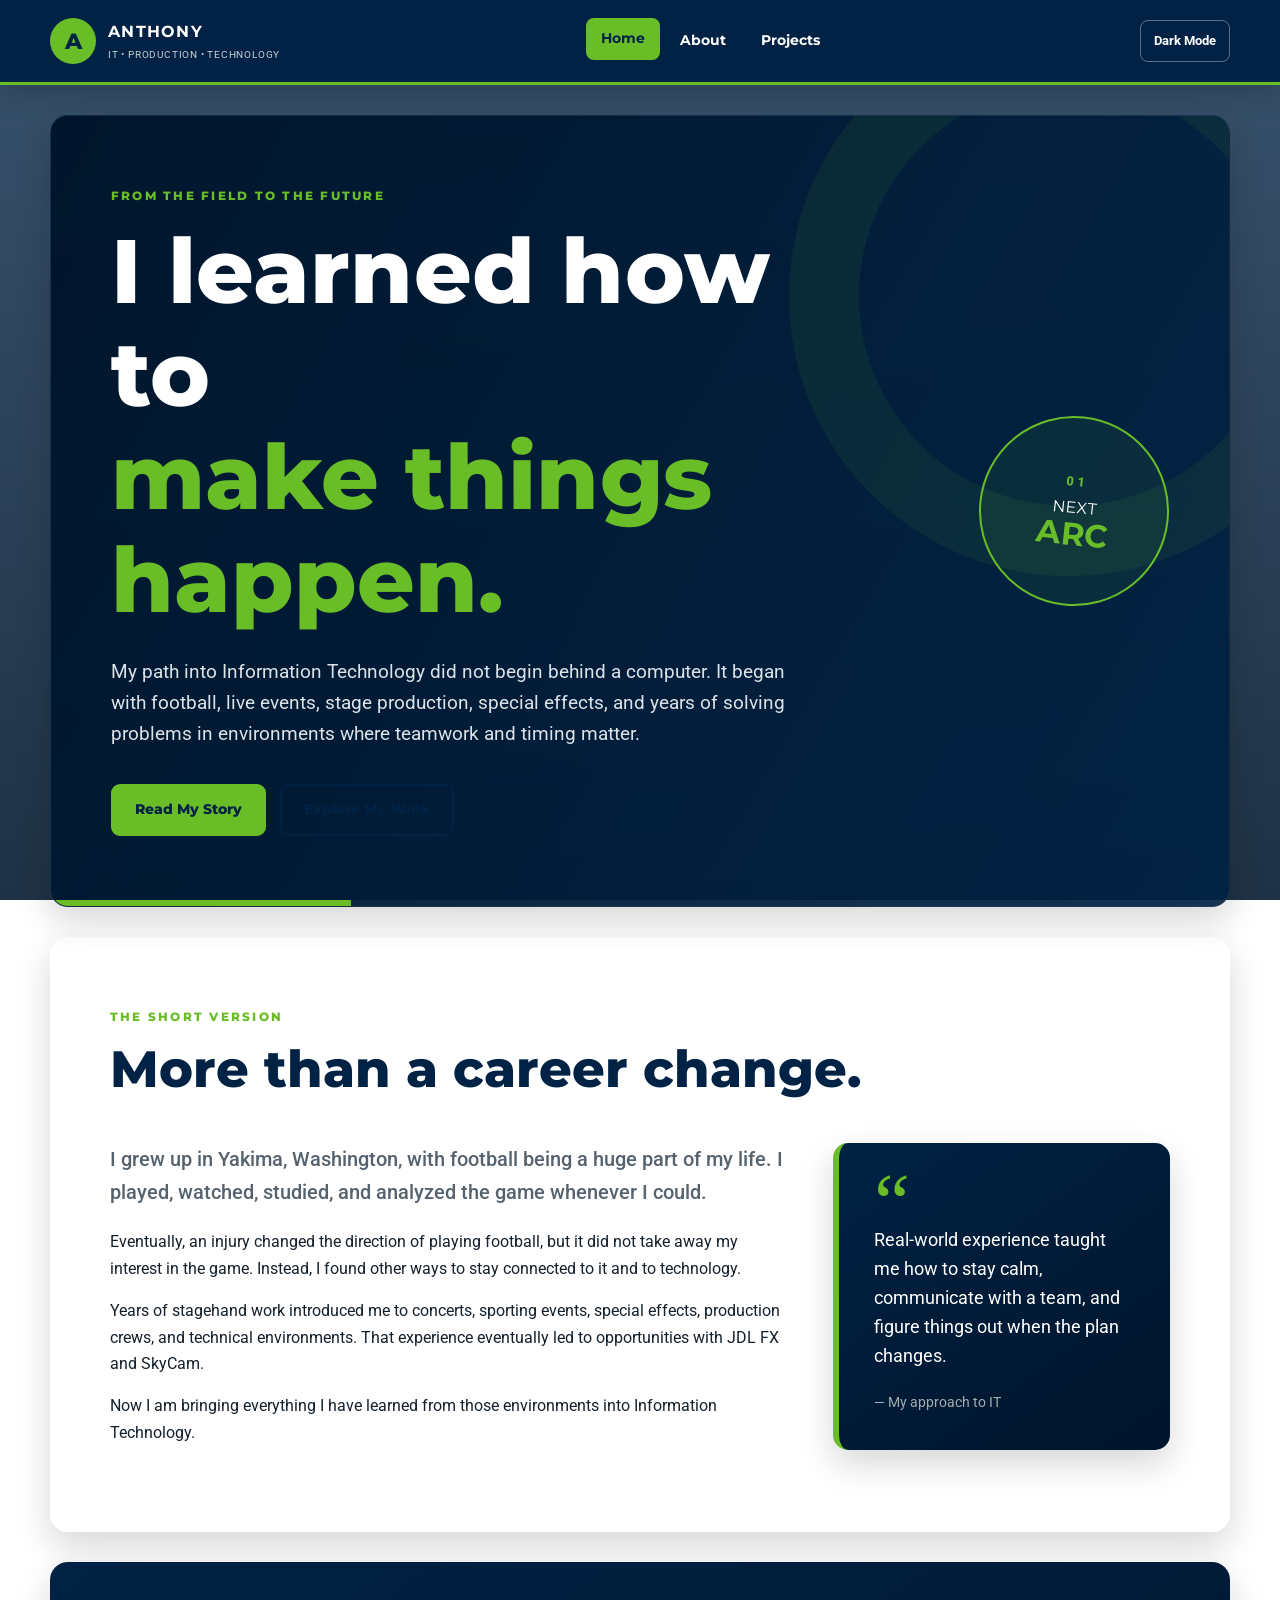
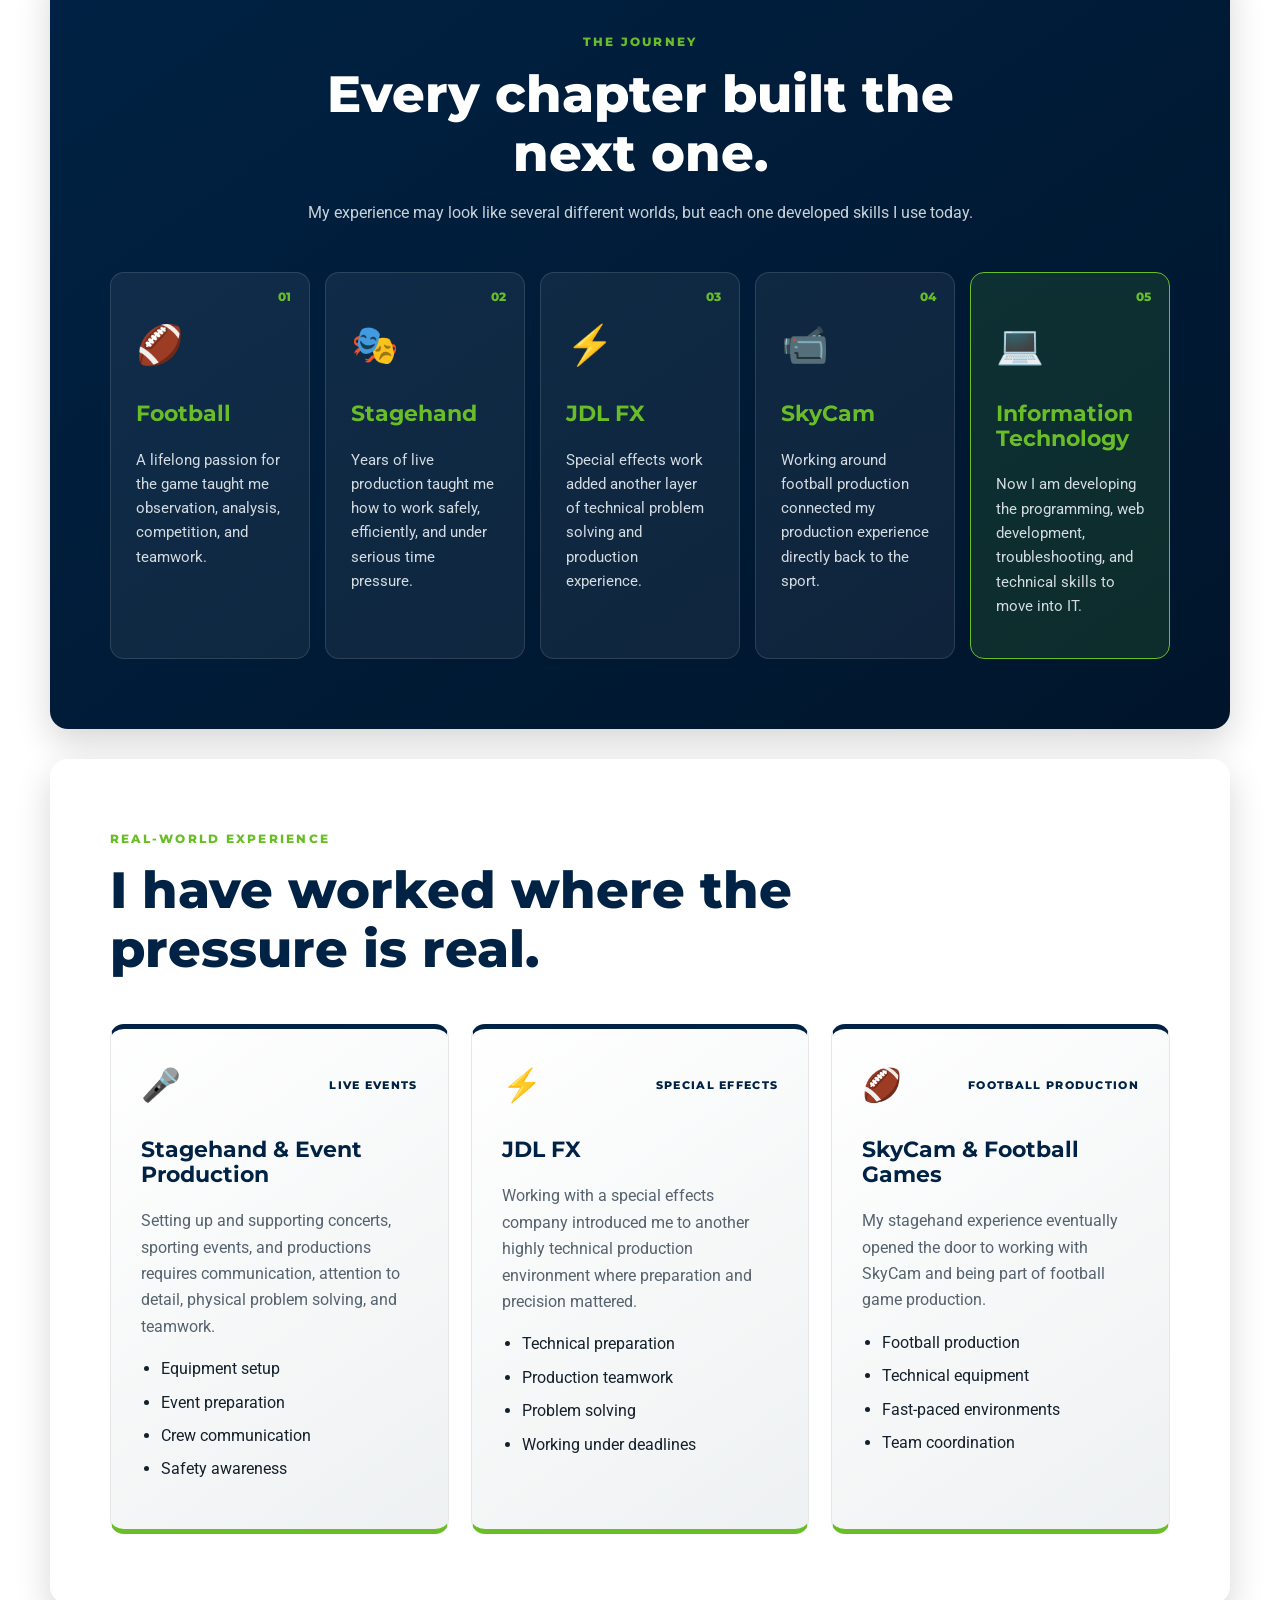
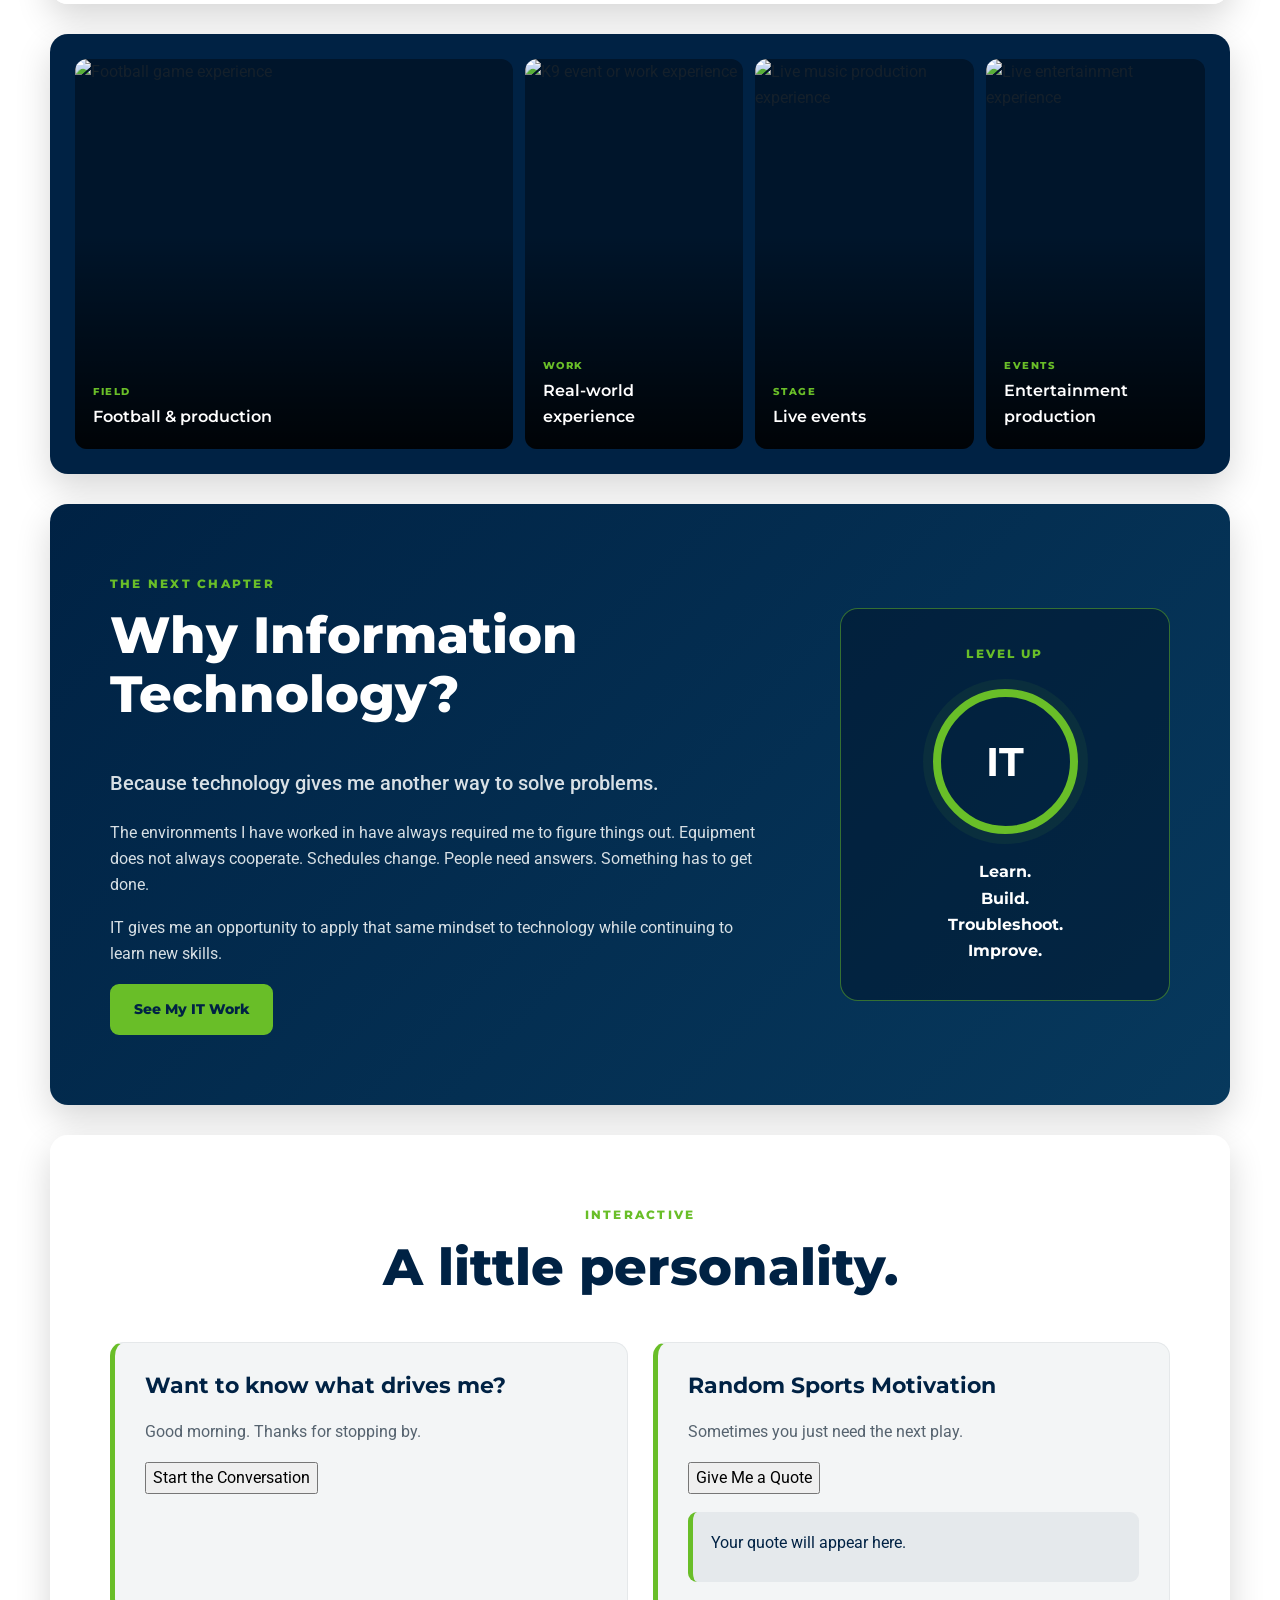
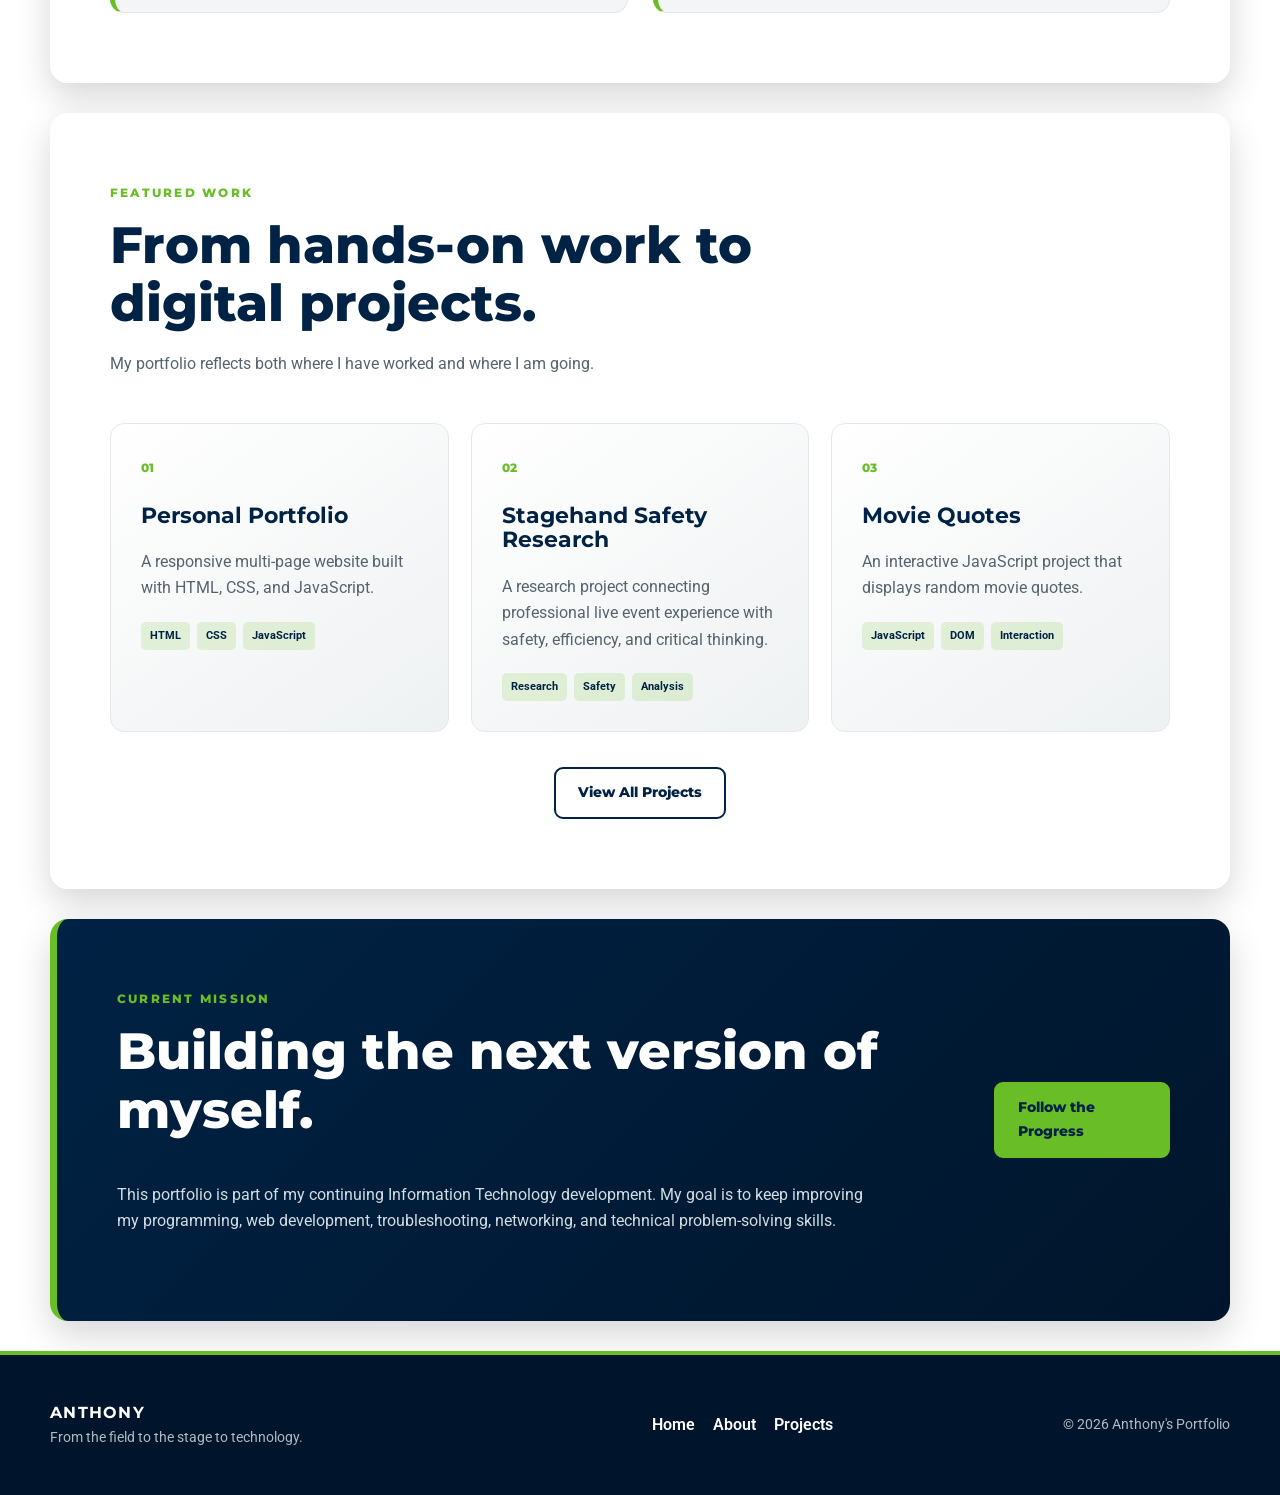
==== commit e5c04987: "25" ====
--- a/index.html
+++ b/index.html
@@ -2,7 +2,6 @@
 <html lang="en">
 
 <head>
-
     <meta charset="UTF-8">
 
     <meta
@@ -37,9 +36,7 @@
         rel="stylesheet"
         href="style.css"
     >
-
 </head>
-
 
 <body>
 
@@ -54,7 +51,6 @@
         Skip to main content
     </a>
 
-
     <header class="site-header">
 
         <div class="header-inner">
@@ -64,25 +60,13 @@
                 href="index.html"
                 aria-label="Anthony home page"
             >
-
-                <span class="brand-mark">
-                    A
+                <span class="brand-mark">A</span>
+
+                <span>
+                    <strong>ANTHONY</strong>
+                    <small>IT • PRODUCTION • TECHNOLOGY</small>
                 </span>
-
-                <span>
-
-                    <strong>
-                        ANTHONY
-                    </strong>
-
-                    <small>
-                        IT • PRODUCTION • TECHNOLOGY
-                    </small>
-
-                </span>
-
             </a>
-
 
             <nav
                 class="main-navigation"
@@ -105,7 +89,6 @@
                 </a>
 
             </nav>
-
 
             <button
                 id="themeButton"
@@ -120,9 +103,7 @@
 
     </header>
 
-
     <main id="main-content">
-
 
         <!-- HERO -->
 
@@ -136,9 +117,7 @@
 
                 <h1>
                     I learned how to
-                    <span>
-                        make things happen.
-                    </span>
+                    <span>make things happen.</span>
                 </h1>
 
                 <p class="hero-text">
@@ -168,7 +147,6 @@
 
             </div>
 
-
             <div class="hero-badge">
 
                 <span class="badge-number">
@@ -201,7 +179,6 @@
 
             </div>
 
-
             <div class="intro-grid">
 
                 <div class="intro-main">
@@ -233,7 +210,6 @@
 
                 </div>
 
-
                 <aside class="quote-card">
 
                     <span class="quote-mark">
@@ -278,9 +254,7 @@
 
             </div>
 
-
             <div class="journey-grid">
-
 
                 <article class="journey-card">
 
@@ -390,7 +364,6 @@
                     </p>
 
                 </article>
-
 
             </div>
 
@@ -413,22 +386,16 @@
 
             </div>
 
-
             <div class="experience-grid">
 
-
                 <article class="experience-card">
 
                     <div class="experience-top">
-
-                        <span class="experience-icon">
-                            🎤
-                        </span>
+                        <span class="experience-icon">🎤</span>
 
                         <span class="experience-label">
                             LIVE EVENTS
                         </span>
-
                     </div>
 
                     <h3>
@@ -442,23 +409,10 @@
                     </p>
 
                     <ul>
-
-                        <li>
-                            Equipment setup
-                        </li>
-
-                        <li>
-                            Event preparation
-                        </li>
-
-                        <li>
-                            Crew communication
-                        </li>
-
-                        <li>
-                            Safety awareness
-                        </li>
-
+                        <li>Equipment setup</li>
+                        <li>Event preparation</li>
+                        <li>Crew communication</li>
+                        <li>Safety awareness</li>
                     </ul>
 
                 </article>
@@ -467,15 +421,11 @@
                 <article class="experience-card">
 
                     <div class="experience-top">
-
-                        <span class="experience-icon">
-                            ⚡
-                        </span>
+                        <span class="experience-icon">⚡</span>
 
                         <span class="experience-label">
                             SPECIAL EFFECTS
                         </span>
-
                     </div>
 
                     <h3>
@@ -489,23 +439,10 @@
                     </p>
 
                     <ul>
-
-                        <li>
-                            Technical preparation
-                        </li>
-
-                        <li>
-                            Production teamwork
-                        </li>
-
-                        <li>
-                            Problem solving
-                        </li>
-
-                        <li>
-                            Working under deadlines
-                        </li>
-
+                        <li>Technical preparation</li>
+                        <li>Production teamwork</li>
+                        <li>Problem solving</li>
+                        <li>Working under deadlines</li>
                     </ul>
 
                 </article>
@@ -514,15 +451,11 @@
                 <article class="experience-card">
 
                     <div class="experience-top">
-
-                        <span class="experience-icon">
-                            🏈
-                        </span>
+                        <span class="experience-icon">🏈</span>
 
                         <span class="experience-label">
                             FOOTBALL PRODUCTION
                         </span>
-
                     </div>
 
                     <h3>
@@ -536,28 +469,14 @@
                     </p>
 
                     <ul>
-
-                        <li>
-                            Football production
-                        </li>
-
-                        <li>
-                            Technical equipment
-                        </li>
-
-                        <li>
-                            Fast-paced environments
-                        </li>
-
-                        <li>
-                            Team coordination
-                        </li>
-
+                        <li>Football production</li>
+                        <li>Technical equipment</li>
+                        <li>Fast-paced environments</li>
+                        <li>Team coordination</li>
                     </ul>
 
                 </article>
 
-
             </div>
 
         </section>
@@ -569,22 +488,16 @@
 
             <div class="photo-strip">
 
-
                 <figure class="photo-card large">
 
                     <img
-                        src="seahawksgame.jpg"
+                        src="images/seahawksgame.jpg"
                         alt="Football game experience"
                     >
 
                     <figcaption>
-
-                        <span>
-                            FIELD
-                        </span>
-
+                        <span>FIELD</span>
                         Football & production
-
                     </figcaption>
 
                 </figure>
@@ -593,18 +506,13 @@
                 <figure class="photo-card">
 
                     <img
-                        src="k9.jpg"
+                        src="images/k9.jpg"
                         alt="K9 event or work experience"
                     >
 
                     <figcaption>
-
-                        <span>
-                            WORK
-                        </span>
-
+                        <span>WORK</span>
                         Real-world experience
-
                     </figcaption>
 
                 </figure>
@@ -613,18 +521,13 @@
                 <figure class="photo-card">
 
                     <img
-                        src="bass.jpg"
+                        src="images/bass.jpg"
                         alt="Live music production experience"
                     >
 
                     <figcaption>
-
-                        <span>
-                            STAGE
-                        </span>
-
+                        <span>STAGE</span>
                         Live events
-
                     </figcaption>
 
                 </figure>
@@ -633,22 +536,16 @@
                 <figure class="photo-card">
 
                     <img
-                        src="Bert.jpg"
+                        src="images/Bert.jpg"
                         alt="Live entertainment experience"
                     >
 
                     <figcaption>
-
-                        <span>
-                            EVENTS
-                        </span>
-
+                        <span>EVENTS</span>
                         Entertainment production
-
                     </figcaption>
 
                 </figure>
-
 
             </div>
 
@@ -698,7 +595,6 @@
 
                 </div>
 
-
                 <div class="level-up-card">
 
                     <span class="level-label">
@@ -706,9 +602,7 @@
                     </span>
 
                     <div class="level-circle">
-                        <strong>
-                            IT
-                        </strong>
+                        <strong>IT</strong>
                     </div>
 
                     <p>
@@ -741,9 +635,7 @@
 
             </div>
 
-
             <div class="interactive-grid">
-
 
                 <div class="interactive-card">
 
@@ -797,7 +689,6 @@
 
                 </div>
 
-
             </div>
 
         </section>
@@ -824,9 +715,7 @@
 
             </div>
 
-
             <div class="featured-grid">
-
 
                 <article class="featured-card">
 
@@ -844,19 +733,9 @@
                     </p>
 
                     <div class="tag-row">
-
-                        <span>
-                            HTML
-                        </span>
-
-                        <span>
-                            CSS
-                        </span>
-
-                        <span>
-                            JavaScript
-                        </span>
-
+                        <span>HTML</span>
+                        <span>CSS</span>
+                        <span>JavaScript</span>
                     </div>
 
                 </article>
@@ -879,19 +758,9 @@
                     </p>
 
                     <div class="tag-row">
-
-                        <span>
-                            Research
-                        </span>
-
-                        <span>
-                            Safety
-                        </span>
-
-                        <span>
-                            Analysis
-                        </span>
-
+                        <span>Research</span>
+                        <span>Safety</span>
+                        <span>Analysis</span>
                     </div>
 
                 </article>
@@ -913,26 +782,14 @@
                     </p>
 
                     <div class="tag-row">
-
-                        <span>
-                            JavaScript
-                        </span>
-
-                        <span>
-                            DOM
-                        </span>
-
-                        <span>
-                            Interaction
-                        </span>
-
-                    </div>
-
-                </article>
-
-
-            </div>
-
+                        <span>JavaScript</span>
+                        <span>DOM</span>
+                        <span>Interaction</span>
+                    </div>
+
+                </article>
+
+            </div>
 
             <div class="center-button">
 
@@ -980,7 +837,6 @@
 
         </section>
 
-
     </main>
 
 
@@ -1000,7 +856,6 @@
 
             </div>
 
-
             <div class="footer-links">
 
                 <a href="index.html">
@@ -1017,13 +872,8 @@
 
             </div>
 
-
             <p class="copyright">
-
-                &copy;
-                <span id="year"></span>
-                Anthony's Portfolio
-
+                &copy; <span id="year"></span> Anthony's Portfolio
             </p>
 
         </div>
--- a/style.css
+++ b/style.css
@@ -2419,3 +2419,62 @@
     gap: 9px;
 }
 
+
+/* =========================================================
+   PORTFOLIO BACKGROUND IMAGE
+   Uses the supplied Seahawks1.jpg from the images folder.
+========================================================= */
+
+body {
+    background-image:
+        linear-gradient(
+            rgba(0, 34, 68, 0.78),
+            rgba(0, 21, 43, 0.88)
+        ),
+        url("images/Seahawks1.jpg");
+    background-size: cover;
+    background-position: center top;
+    background-repeat: no-repeat;
+    background-attachment: fixed;
+}
+
+body.dark-mode {
+    background-image:
+        linear-gradient(
+            rgba(0, 10, 24, 0.76),
+            rgba(0, 21, 43, 0.92)
+        ),
+        url("images/Seahawks1.jpg");
+    background-size: cover;
+    background-position: center top;
+    background-repeat: no-repeat;
+    background-attachment: fixed;
+}
+
+/* Keep the Seahawks background visible while sections remain readable. */
+body.dark-mode section {
+    background-color: rgba(7, 29, 47, 0.94);
+}
+
+/* Stronger dark-mode technology tags. */
+body.dark-mode .tag-row span,
+body.dark-mode .tech-stack span {
+    color: #FFFFFF;
+    background: linear-gradient(135deg, #174B2A, #0F3A24);
+    border: 1px solid #69BE28;
+    text-shadow: 0 1px 3px rgba(0, 0, 0, 0.65);
+    box-shadow:
+        0 0 0 1px rgba(105, 190, 40, 0.10),
+        0 4px 12px rgba(0, 0, 0, 0.25);
+}
+
+body.dark-mode .tag-row span:hover,
+body.dark-mode .tech-stack span:hover {
+    color: #FFFFFF;
+    background: linear-gradient(135deg, #69BE28, #3E8618);
+    border-color: #8BE34A;
+    transform: translateY(-2px);
+    box-shadow:
+        0 0 12px rgba(105, 190, 40, 0.35),
+        0 6px 16px rgba(0, 0, 0, 0.30);
+}
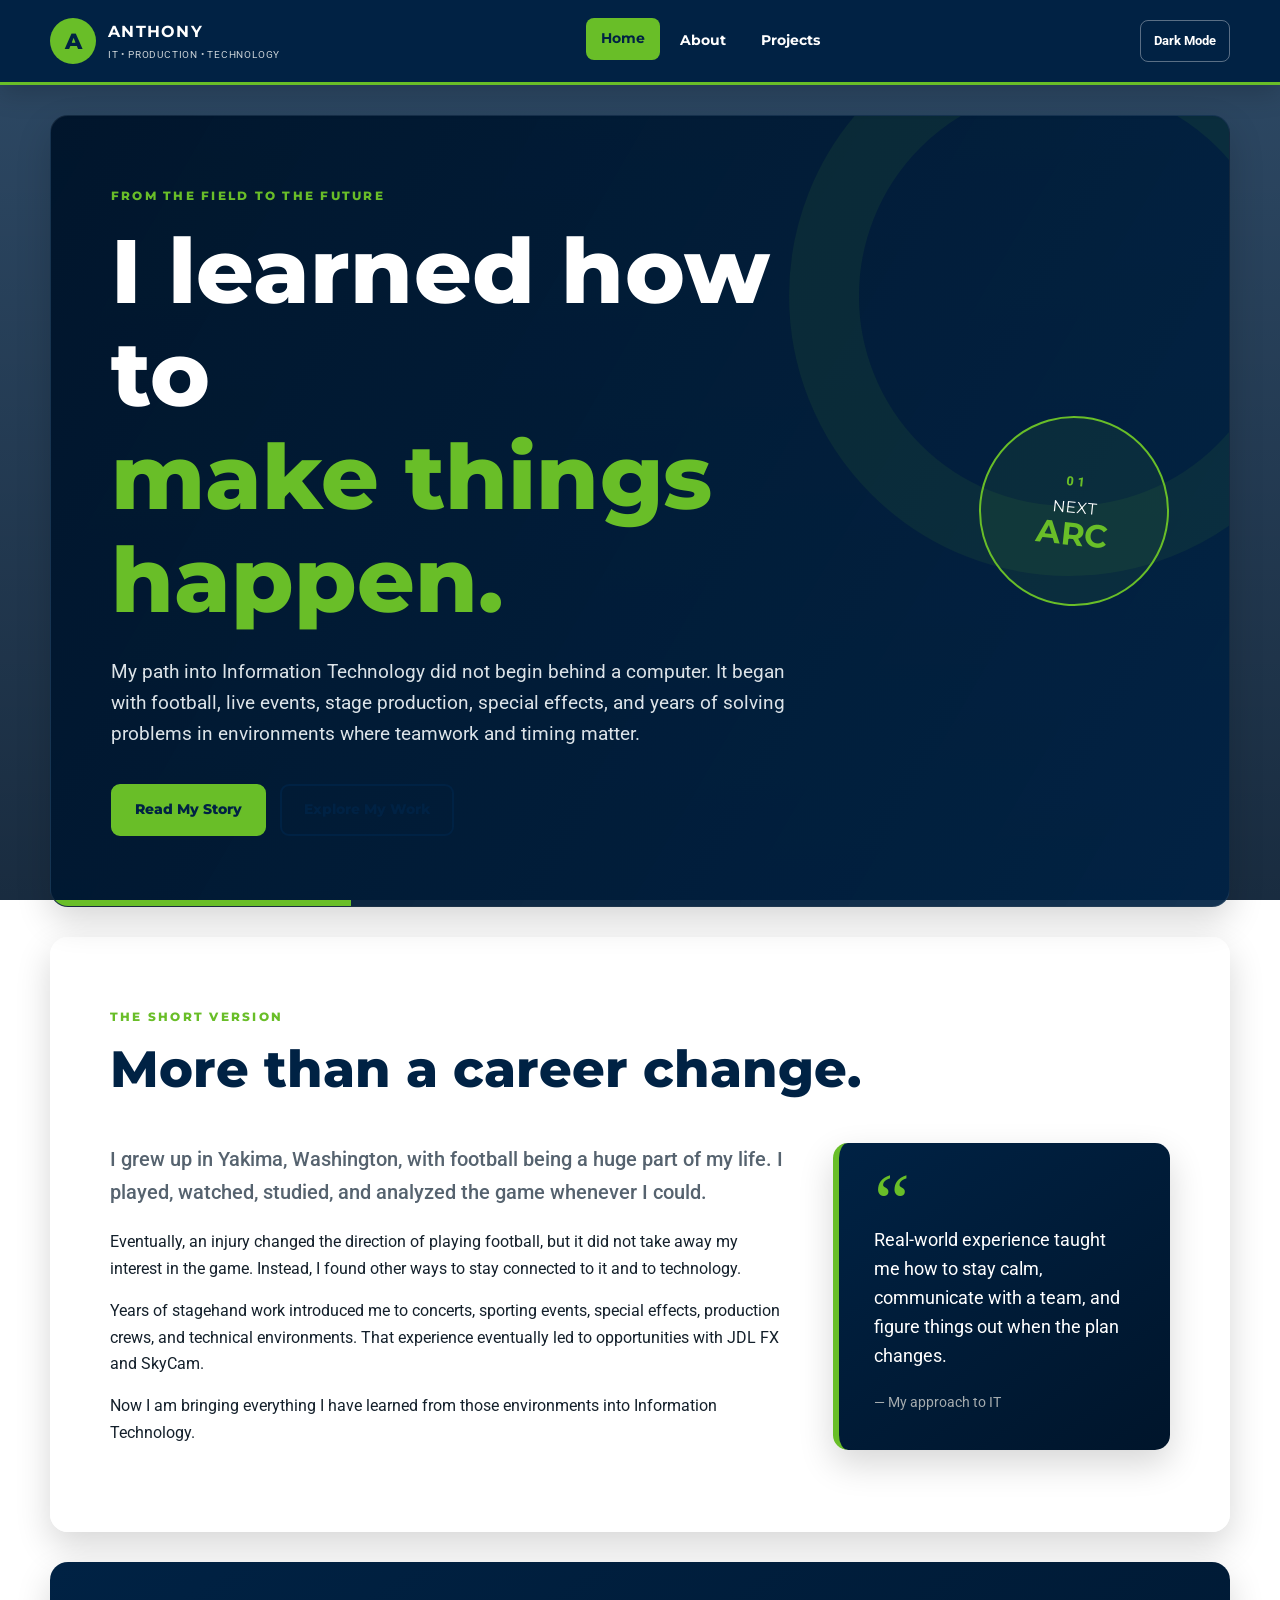
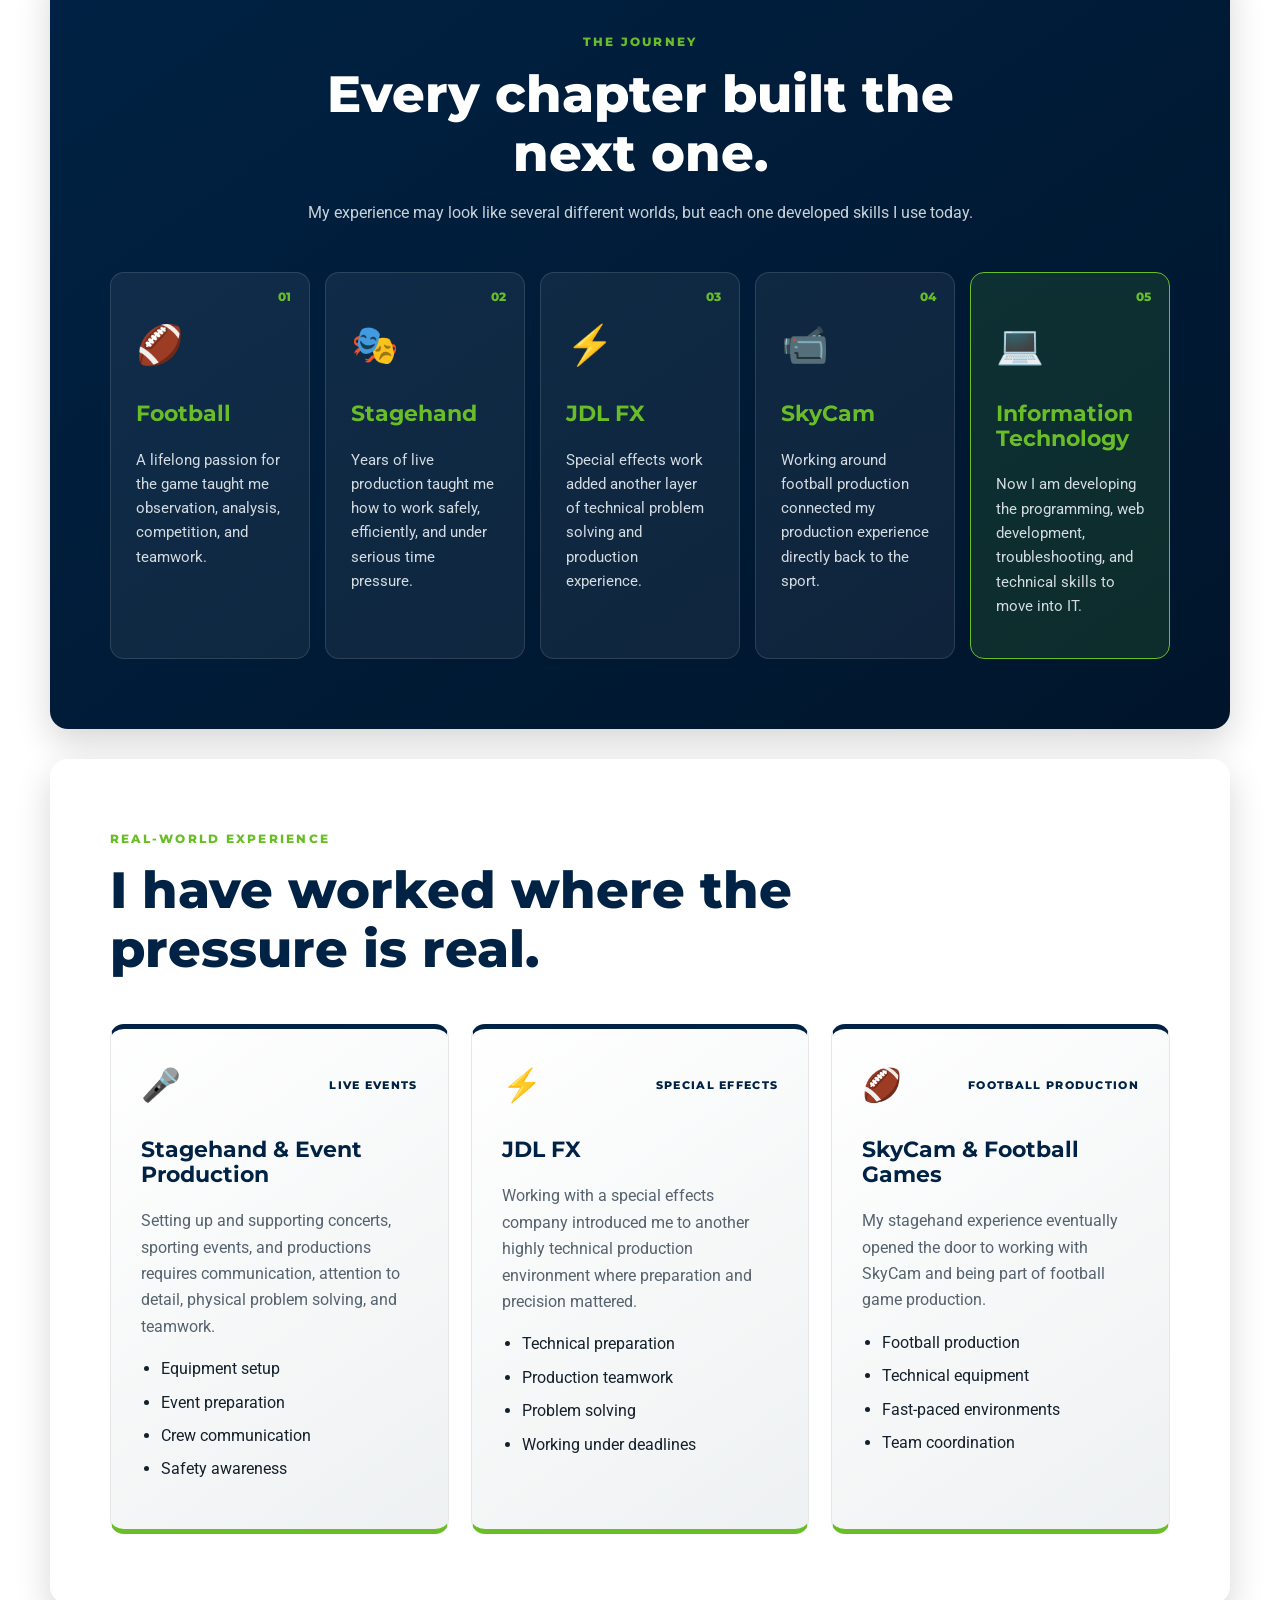
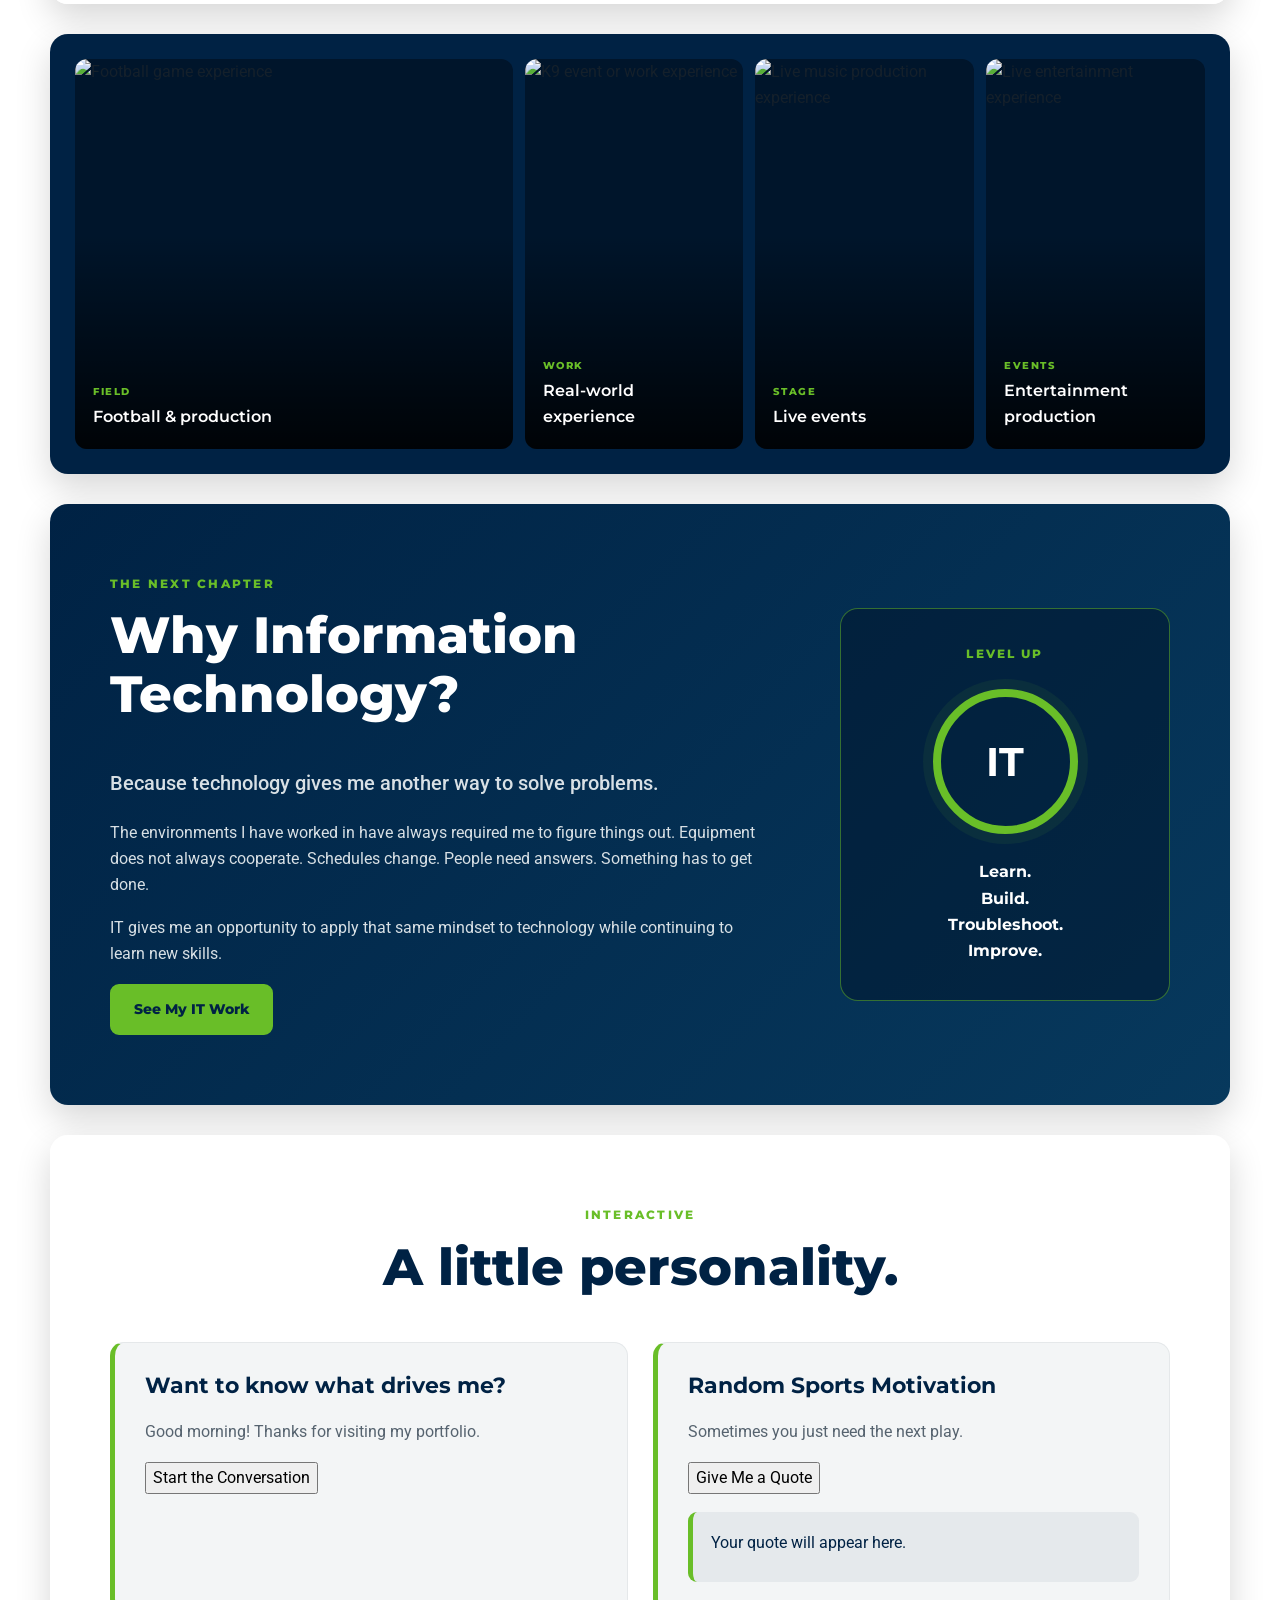
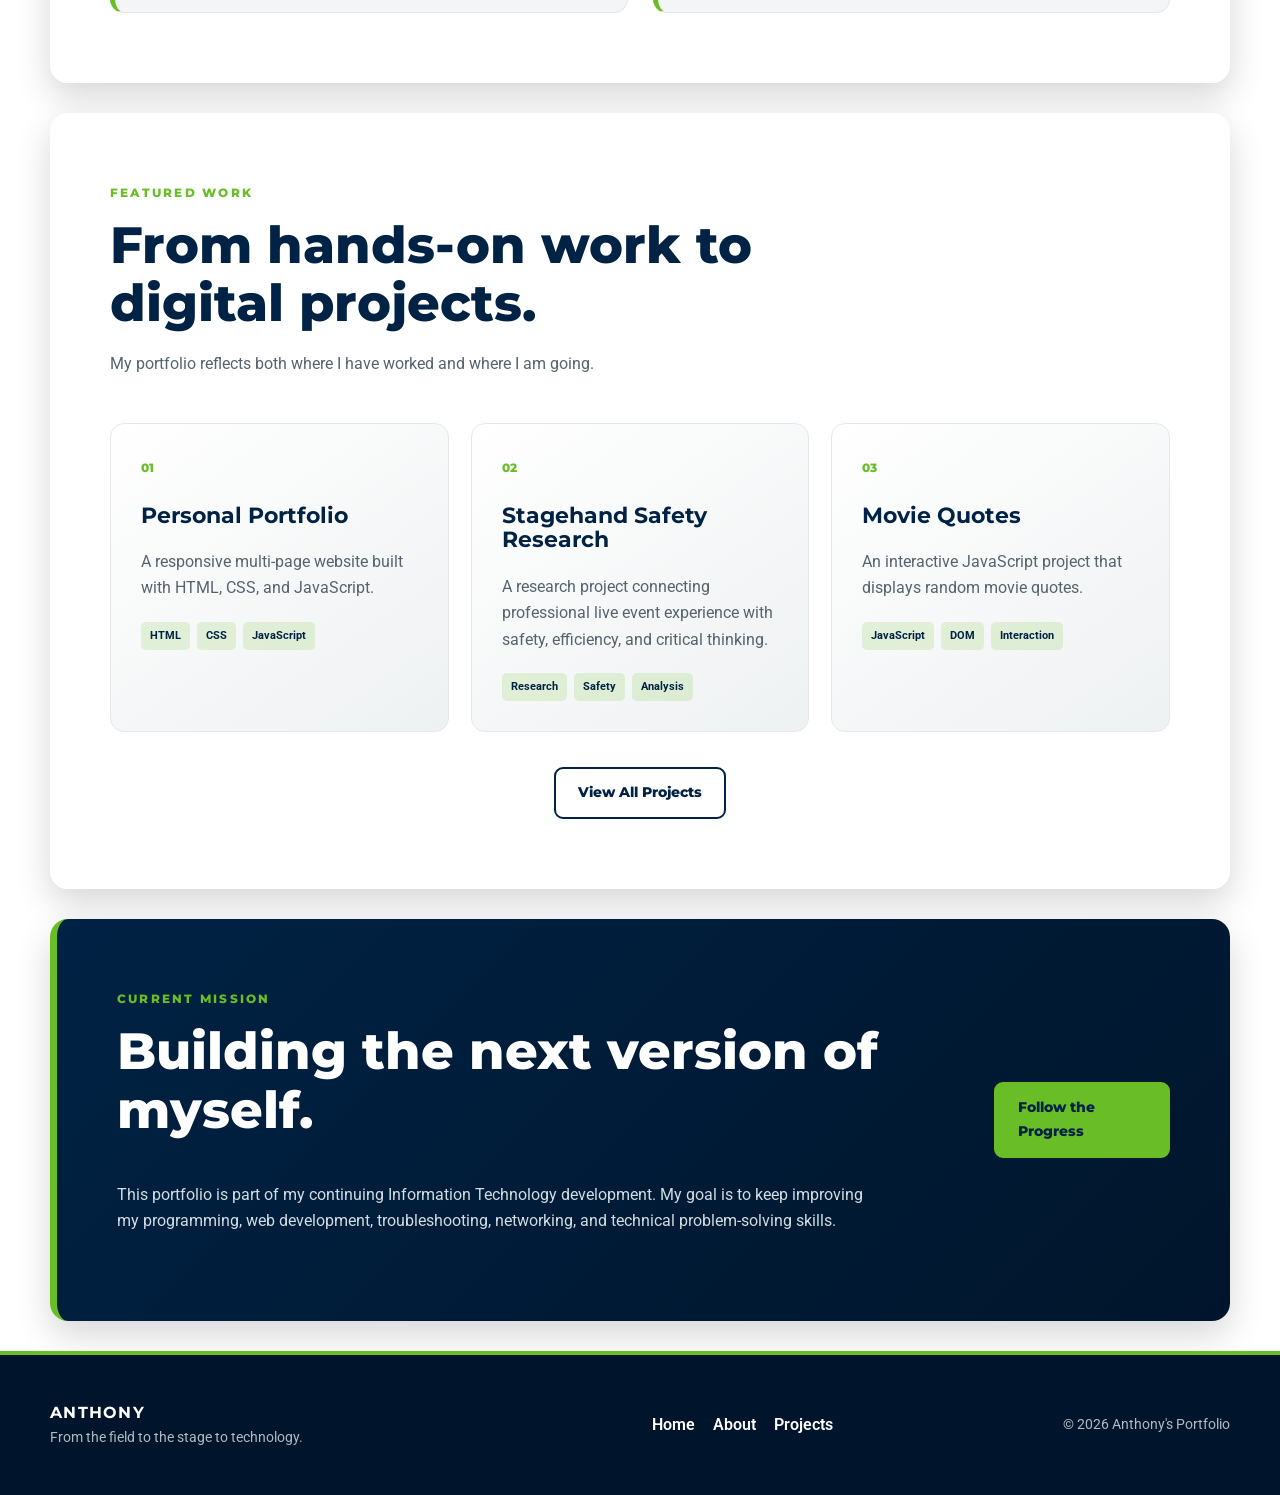
==== commit 4a1d2453: "b" ====
--- a/index.html
+++ b/index.html
@@ -40,7 +40,9 @@
 
 <body>
 
-    <!-- Seahawks + anime energy belong together. -->
+<!-- Seahawks + anime energy belong together. -->
+<!-- Hidden level: The 12s are always watching. Blue. Green. Code. -->
+<!-- If you found this, you are officially in the source-code huddle. -->
     <!-- Hidden level: The 12s are always watching. Blue. Green. Code. -->
     <!-- If you found this, you are officially in the source-code huddle. -->
 
@@ -885,4 +887,4 @@
 
 </body>
 
-</html>+</html>
--- a/style.css
+++ b/style.css
@@ -2266,8 +2266,7 @@
 }
 
 /* =========================================================
-   DARK MODE — BRIGHT TECHNOLOGY / TAG LABELS
-   Seahawks green + bright text so technology labels stand out.
+   DARK MODE
 ========================================================= */
 
 body.dark-mode .tag-row span,
@@ -2421,60 +2420,116 @@
 
 
 /* =========================================================
-   PORTFOLIO BACKGROUND IMAGE
-   Uses the supplied Seahawks1.jpg from the images folder.
-========================================================= */
-
-body {
-    background-image:
-        linear-gradient(
-            rgba(0, 34, 68, 0.78),
-            rgba(0, 21, 43, 0.88)
-        ),
-        url("images/Seahawks1.jpg");
-    background-size: cover;
-    background-position: center top;
-    background-repeat: no-repeat;
-    background-attachment: fixed;
-}
-
-body.dark-mode {
-    background-image:
-        linear-gradient(
-            rgba(0, 10, 24, 0.76),
-            rgba(0, 21, 43, 0.92)
-        ),
-        url("images/Seahawks1.jpg");
-    background-size: cover;
-    background-position: center top;
-    background-repeat: no-repeat;
-    background-attachment: fixed;
-}
-
-/* Keep the Seahawks background visible while sections remain readable. */
-body.dark-mode section {
-    background-color: rgba(7, 29, 47, 0.94);
-}
-
-/* Stronger dark-mode technology tags. */
-body.dark-mode .tag-row span,
-body.dark-mode .tech-stack span {
-    color: #FFFFFF;
-    background: linear-gradient(135deg, #174B2A, #0F3A24);
+   DARK MODE 
+========================================================= */
+
+body.dark-mode button:not(.theme-button) {
+    color: #F5F7F8;
+    background: #123B55;
     border: 1px solid #69BE28;
-    text-shadow: 0 1px 3px rgba(0, 0, 0, 0.65);
-    box-shadow:
-        0 0 0 1px rgba(105, 190, 40, 0.10),
-        0 4px 12px rgba(0, 0, 0, 0.25);
-}
-
-body.dark-mode .tag-row span:hover,
-body.dark-mode .tech-stack span:hover {
-    color: #FFFFFF;
-    background: linear-gradient(135deg, #69BE28, #3E8618);
+    border-radius: 8px;
+    font-family: 'Montserrat', sans-serif;
+    font-weight: 800;
+    cursor: pointer;
+    box-shadow: 0 4px 12px rgba(0, 0, 0, 0.20);
+    transition:
+        background 0.2s ease,
+        color 0.2s ease,
+        border-color 0.2s ease,
+        transform 0.2s ease,
+        box-shadow 0.2s ease;
+}
+
+body.dark-mode button:not(.theme-button):hover {
+    color: #00152B;
+    background: #69BE28;
     border-color: #8BE34A;
     transform: translateY(-2px);
     box-shadow:
-        0 0 12px rgba(105, 190, 40, 0.35),
-        0 6px 16px rgba(0, 0, 0, 0.30);
-}
+        0 0 14px rgba(105, 190, 40, 0.30),
+        0 7px 16px rgba(0, 0, 0, 0.25);
+}
+
+body.dark-mode button:not(.theme-button):focus-visible {
+    outline: 3px solid rgba(105, 190, 40, 0.35);
+    outline-offset: 3px;
+}
+
+/* Interactive buttons */
+body.dark-mode .interactive-card button {
+    min-height: 42px;
+    padding: 10px 18px;
+}
+
+/* Goals / action buttons */
+body.dark-mode .goals-section button,
+body.dark-mode .center-button button {
+    color: #00152B;
+    background: #69BE28;
+    border-color: #69BE28;
+}
+
+body.dark-mode .goals-section button:hover,
+body.dark-mode .center-button button:hover {
+    color: #00152B;
+    background: #8BE34A;
+    border-color: #8BE34A;
+}
+
+/* Skill controls */
+body.dark-mode .skill-input-row button {
+    color: #00152B;
+    background: #69BE28;
+    border-color: #69BE28;
+}
+
+body.dark-mode .skill-input-row button:hover {
+    color: #00152B;
+    background: #8BE34A;
+}
+
+body.dark-mode .remove-skill {
+    color: #F5F7F8;
+    background: #16384D;
+    border-color: #527086;
+}
+
+body.dark-mode .remove-skill:hover {
+    color: #FFFFFF;
+    background: #7A3030;
+    border-color: #B85C5C;
+}
+
+body.dark-mode .quote-result {
+    color: #E7EEF2;
+    background: #123B55;
+    border-left: 4px solid #69BE28;
+    border-radius: 8px;
+}
+
+
+/*  Blue + green = home. Good code = teamwork. Keep leveling up. */
+/* If the CSS gets weird, breathe, inspect, and troubleshoot. The next play is coming. */
+
+
+/* =========================================================
+   SEATTLE BACKGROUND
+========================================================= */
+
+body {
+    background-image: linear-gradient(
+        rgba(0, 34, 68, 0.82),
+        rgba(0, 21, 43, 0.90)
+    ), url("images/Seahawks1.jpg");
+    background-size: cover;
+    background-position: center;
+    background-attachment: fixed;
+    background-repeat: no-repeat;
+}
+
+body.dark-mode {
+    background-image: linear-gradient(
+        rgba(0, 10, 22, 0.88),
+        rgba(0, 21, 43, 0.94)
+    ), url("images/Seahawks1.jpg");
+}
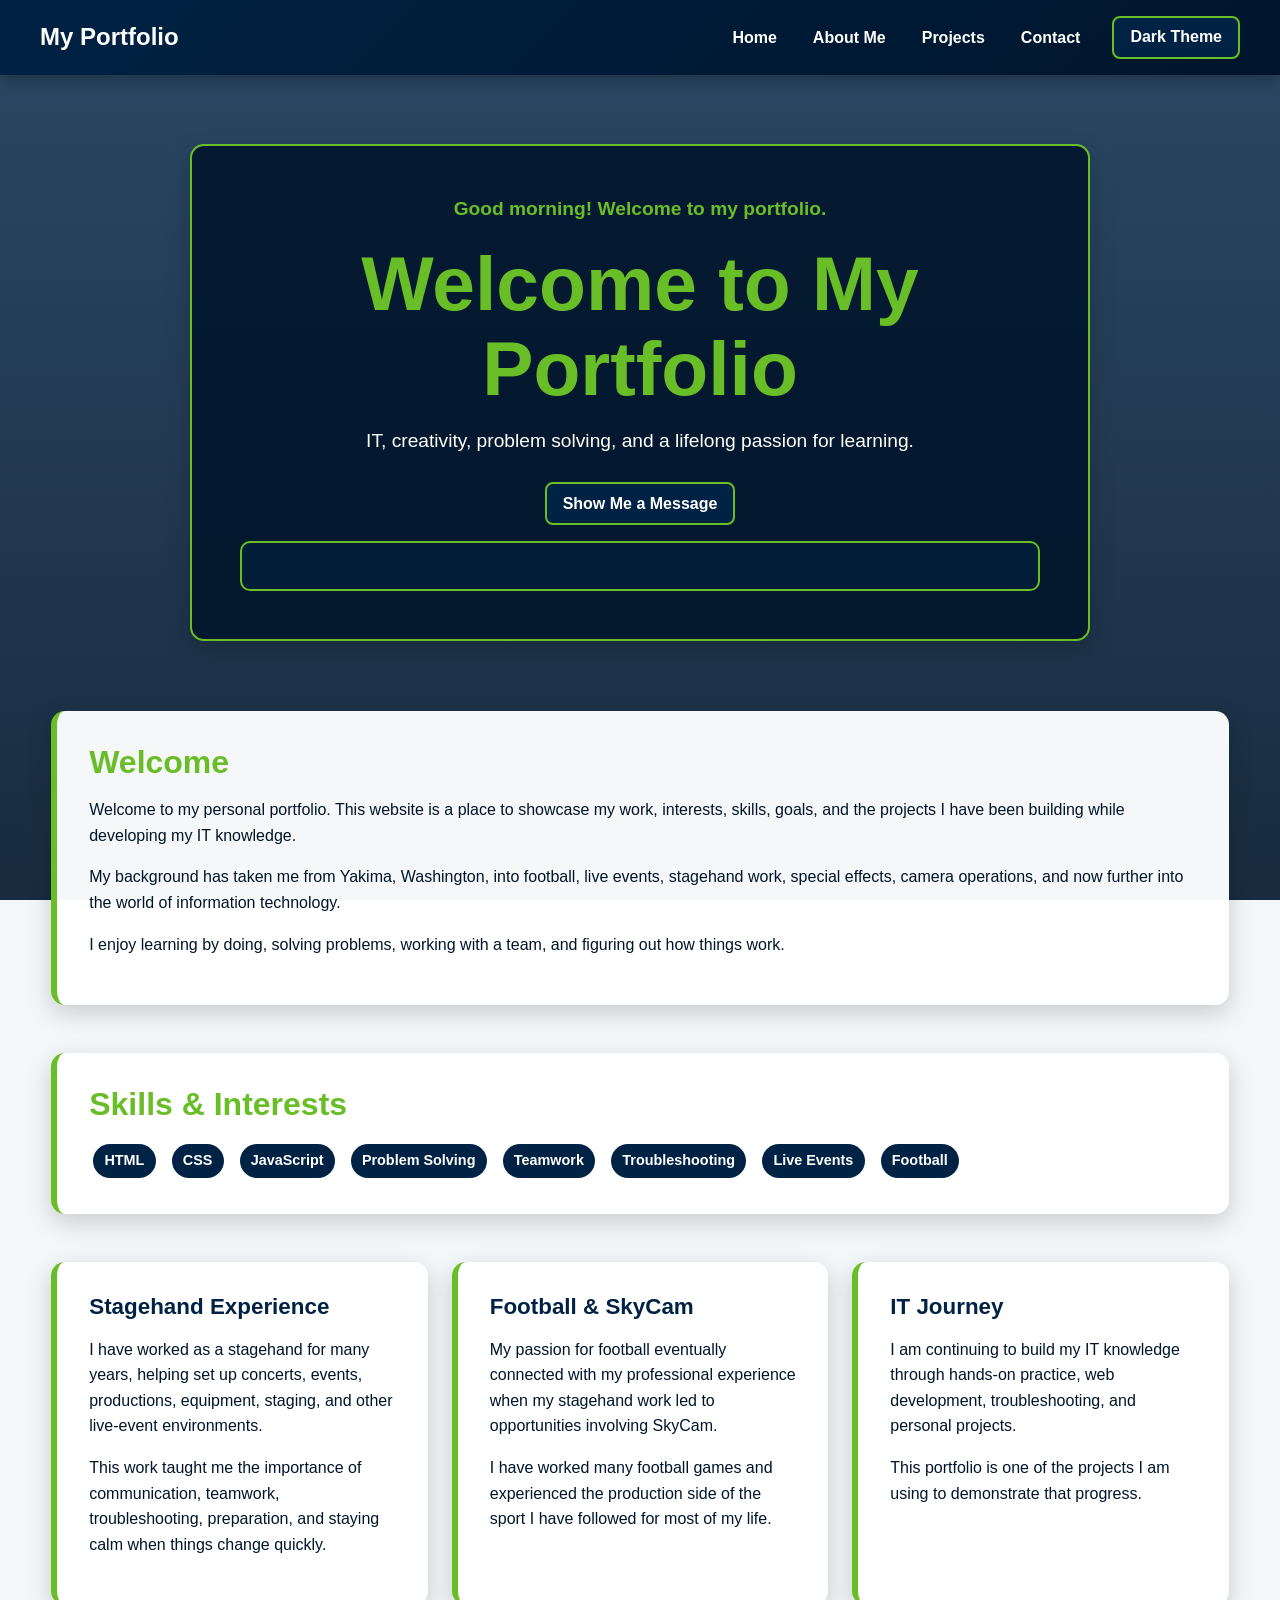
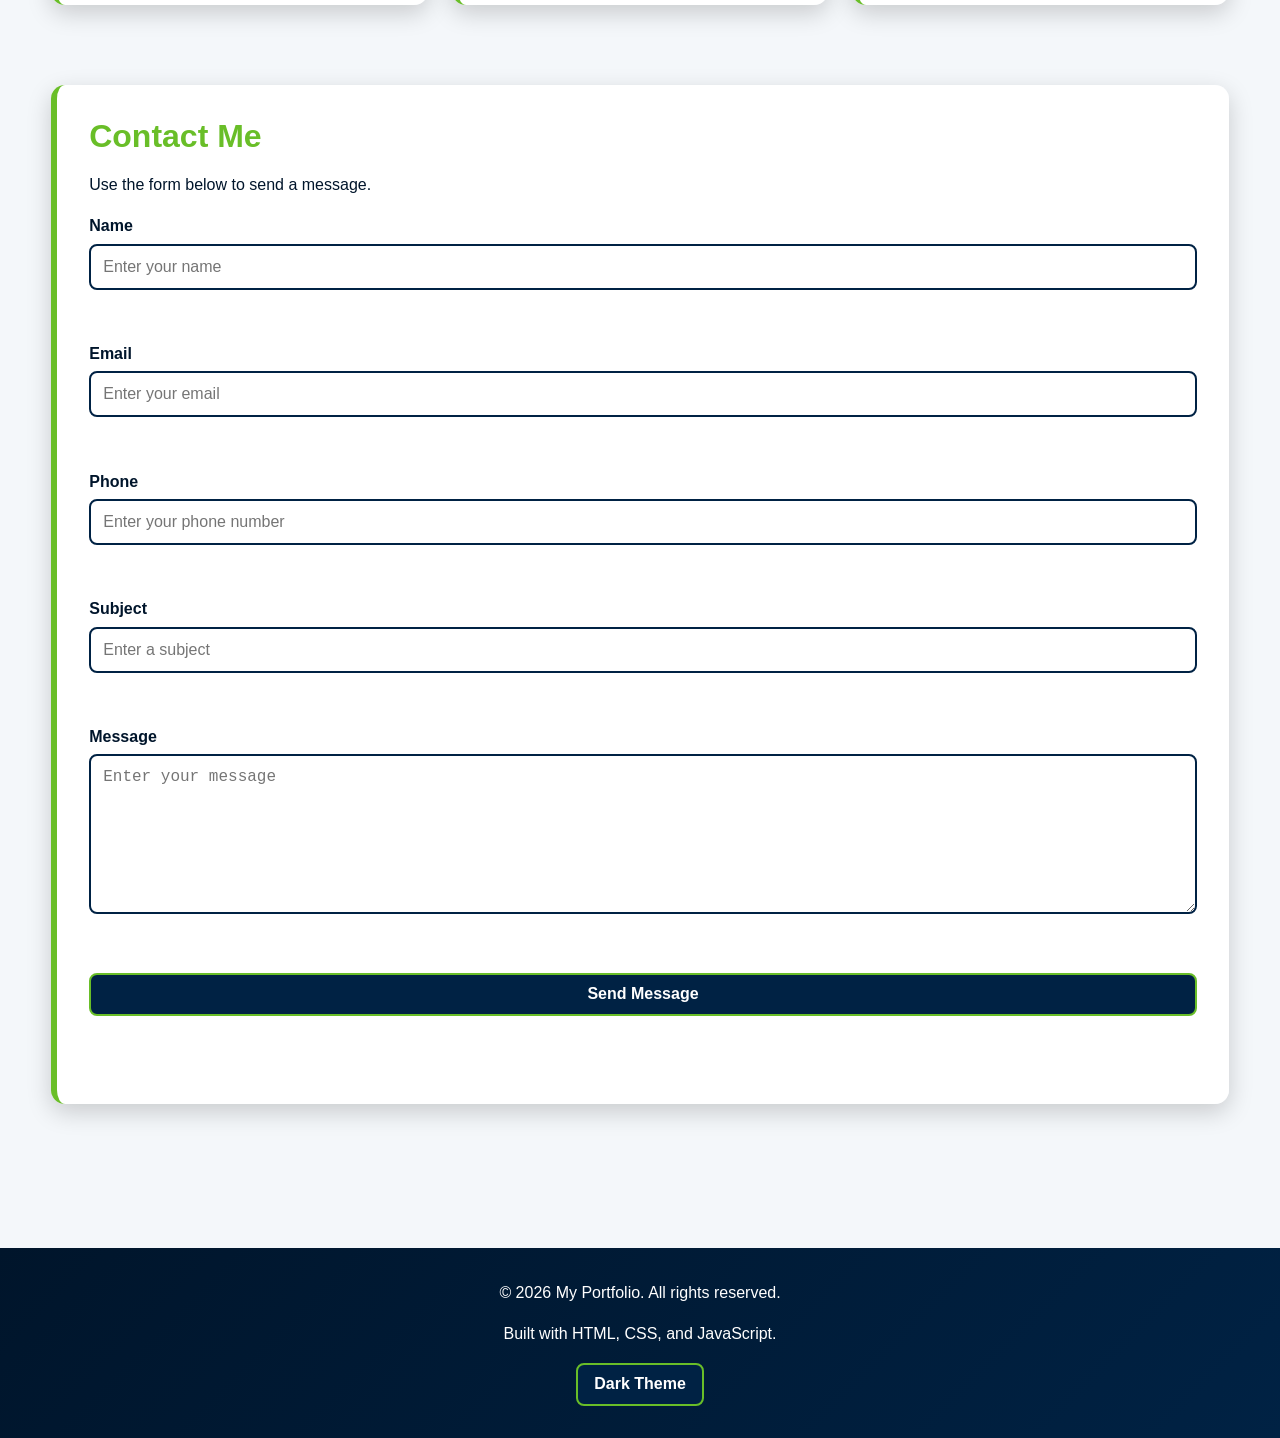
==== commit bdb088a5: "c" ====
--- a/index.html
+++ b/index.html
@@ -1,884 +1,472 @@
 <!DOCTYPE html>
 <html lang="en">
-
 <head>
     <meta charset="UTF-8">
 
     <meta
         name="viewport"
-        content="width=device-width, initial-scale=1.0"
-    >
+        content="width=device-width, initial-scale=1.0">
 
     <meta
         name="description"
-        content="Anthony's personal portfolio showcasing his journey from football and live event production into Information Technology."
-    >
-
-    <title>Anthony | From the Field to the Future</title>
-
-    <link
-        rel="preconnect"
-        href="https://fonts.googleapis.com"
-    >
-
-    <link
-        rel="preconnect"
-        href="https://fonts.gstatic.com"
-        crossorigin
-    >
-
-    <link
-        href="https://fonts.googleapis.com/css2?family=Montserrat:wght@400;500;600;700;800&family=Roboto:wght@400;500;700&display=swap"
-        rel="stylesheet"
-    >
-
-    <link
-        rel="stylesheet"
-        href="style.css"
-    >
+        content="Personal portfolio website showcasing IT skills, projects, work experience, and goals.">
+
+    <title>My Portfolio | IT & Creative Projects</title>
+
+    <link rel="stylesheet" href="style.css">
 </head>
 
 <body>
 
-<!-- Seahawks + anime energy belong together. -->
-<!-- Hidden level: The 12s are always watching. Blue. Green. Code. -->
-<!-- If you found this, you are officially in the source-code huddle. -->
+    <!-- Seahawks + anime energy belong together. -->
     <!-- Hidden level: The 12s are always watching. Blue. Green. Code. -->
     <!-- If you found this, you are officially in the source-code huddle. -->
 
-    <a
-        class="skip-link"
-        href="#main-content"
-    >
-        Skip to main content
-    </a>
-
-    <header class="site-header">
-
-        <div class="header-inner">
-
-            <a
-                class="brand"
-                href="index.html"
-                aria-label="Anthony home page"
-            >
-                <span class="brand-mark">A</span>
-
-                <span>
-                    <strong>ANTHONY</strong>
-                    <small>IT • PRODUCTION • TECHNOLOGY</small>
-                </span>
-            </a>
-
-            <nav
-                class="main-navigation"
-                aria-label="Main navigation"
-            >
-
-                <a
-                    href="index.html"
-                    aria-current="page"
-                >
-                    Home
-                </a>
-
-                <a href="about.html">
-                    About
-                </a>
-
-                <a href="projects.html">
-                    Projects
-                </a>
+
+    <!-- =====================================================
+         HEADER
+    ====================================================== -->
+
+    <header>
+
+        <div class="header-container">
+
+            <div class="logo">
+                <h1>My Portfolio</h1>
+            </div>
+
+            <button
+                id="menuButton"
+                type="button"
+                aria-expanded="false"
+                aria-label="Open navigation menu">
+                Menu
+            </button>
+
+            <nav id="navMenu">
+
+                <ul>
+
+                    <li>
+                        <a href="index.html">
+                            Home
+                        </a>
+                    </li>
+
+                    <li>
+                        <a href="about.html">
+                            About Me
+                        </a>
+                    </li>
+
+                    <li>
+                        <a href="projects.html">
+                            Projects
+                        </a>
+                    </li>
+
+                    <li>
+                        <a href="#contact">
+                            Contact
+                        </a>
+                    </li>
+
+                    <li>
+                        <button
+                            id="themeButton"
+                            class="theme-button"
+                            type="button"
+                            aria-label="Toggle dark mode">
+                            Dark Theme
+                        </button>
+                    </li>
+
+                </ul>
 
             </nav>
 
-            <button
-                id="themeButton"
-                class="theme-button"
-                type="button"
-                aria-label="Toggle dark mode"
-            >
-                Dark Mode
-            </button>
-
         </div>
 
     </header>
 
-    <main id="main-content">
+
+    <!-- =====================================================
+         MAIN CONTENT
+    ====================================================== -->
+
+    <main>
 
         <!-- HERO -->
 
-        <section class="hero-section">
+        <section class="hero">
 
             <div class="hero-content">
 
-                <p class="eyebrow">
-                    FROM THE FIELD TO THE FUTURE
+                <p id="welcomeMessage">
+                    Welcome to my portfolio.
                 </p>
 
                 <h1>
-                    I learned how to
-                    <span>make things happen.</span>
+                    Welcome to My Portfolio
                 </h1>
 
-                <p class="hero-text">
-                    My path into Information Technology did not begin
-                    behind a computer. It began with football, live events,
-                    stage production, special effects, and years of solving
-                    problems in environments where teamwork and timing matter.
-                </p>
-
-                <div class="hero-buttons">
-
-                    <a
-                        class="primary-button"
-                        href="about.html"
-                    >
-                        Read My Story
-                    </a>
-
-                    <a
-                        class="secondary-button"
-                        href="projects.html"
-                    >
-                        Explore My Work
-                    </a>
+                <p>
+                    IT, creativity, problem solving,
+                    and a lifelong passion for learning.
+                </p>
+
+                <br>
+
+                <button
+                    id="messageButton"
+                    type="button">
+                    Show Me a Message
+                </button>
+
+                <p
+                    id="interactiveMessage"
+                    aria-live="polite">
+                </p>
+
+            </div>
+
+        </section>
+
+
+        <!-- =================================================
+             INTRODUCTION
+        ================================================== -->
+
+        <section>
+
+            <div class="content-card">
+
+                <h2>
+                    Welcome
+                </h2>
+
+                <p>
+                    Welcome to my personal portfolio.
+                    This website is a place to showcase
+                    my work, interests, skills, goals,
+                    and the projects I have been building
+                    while developing my IT knowledge.
+                </p>
+
+                <p>
+                    My background has taken me from Yakima,
+                    Washington, into football, live events,
+                    stagehand work, special effects,
+                    camera operations, and now further
+                    into the world of information technology.
+                </p>
+
+                <p>
+                    I enjoy learning by doing, solving
+                    problems, working with a team, and
+                    figuring out how things work.
+                </p>
+
+            </div>
+
+        </section>
+
+
+        <!-- =================================================
+             SKILLS
+        ================================================== -->
+
+        <section>
+
+            <div class="content-card">
+
+                <h2>
+                    Skills & Interests
+                </h2>
+
+                <div class="skills-container">
+
+                    <span class="tag">
+                        HTML
+                    </span>
+
+                    <span class="tag">
+                        CSS
+                    </span>
+
+                    <span class="tag">
+                        JavaScript
+                    </span>
+
+                    <span class="tag">
+                        Problem Solving
+                    </span>
+
+                    <span class="tag">
+                        Teamwork
+                    </span>
+
+                    <span class="tag">
+                        Troubleshooting
+                    </span>
+
+                    <span class="tag">
+                        Live Events
+                    </span>
+
+                    <span class="tag">
+                        Football
+                    </span>
 
                 </div>
 
             </div>
 
-            <div class="hero-badge">
-
-                <span class="badge-number">
-                    01
-                </span>
-
-                <span class="badge-text">
-                    NEXT<br>
-                    <strong>ARC</strong>
-                </span>
-
-            </div>
-
         </section>
 
 
-        <!-- INTRO -->
-
-        <section class="intro-section">
-
-            <div class="section-heading">
-
-                <p class="eyebrow">
-                    THE SHORT VERSION
-                </p>
+        <!-- =================================================
+             EXPERIENCE
+        ================================================== -->
+
+        <section>
+
+            <div class="card-grid">
+
+                <article class="card">
+
+                    <h3>
+                        Stagehand Experience
+                    </h3>
+
+                    <p>
+                        I have worked as a stagehand for
+                        many years, helping set up concerts,
+                        events, productions, equipment,
+                        staging, and other live-event
+                        environments.
+                    </p>
+
+                    <p>
+                        This work taught me the importance
+                        of communication, teamwork,
+                        troubleshooting, preparation,
+                        and staying calm when things
+                        change quickly.
+                    </p>
+
+                </article>
+
+
+                <article class="card">
+
+                    <h3>
+                        Football & SkyCam
+                    </h3>
+
+                    <p>
+                        My passion for football eventually
+                        connected with my professional
+                        experience when my stagehand work
+                        led to opportunities involving
+                        SkyCam.
+                    </p>
+
+                    <p>
+                        I have worked many football games
+                        and experienced the production side
+                        of the sport I have followed for
+                        most of my life.
+                    </p>
+
+                </article>
+
+
+                <article class="card">
+
+                    <h3>
+                        IT Journey
+                    </h3>
+
+                    <p>
+                        I am continuing to build my IT
+                        knowledge through hands-on practice,
+                        web development, troubleshooting,
+                        and personal projects.
+                    </p>
+
+                    <p>
+                        This portfolio is one of the projects
+                        I am using to demonstrate that
+                        progress.
+                    </p>
+
+                </article>
+
+            </div>
+
+        </section>
+
+
+        <!-- =================================================
+             CONTACT
+        ================================================== -->
+
+        <section id="contact">
+
+            <div class="content-card">
 
                 <h2>
-                    More than a career change.
+                    Contact Me
                 </h2>
 
-            </div>
-
-            <div class="intro-grid">
-
-                <div class="intro-main">
-
-                    <p class="lead">
-                        I grew up in Yakima, Washington, with football
-                        being a huge part of my life. I played, watched,
-                        studied, and analyzed the game whenever I could.
-                    </p>
-
-                    <p>
-                        Eventually, an injury changed the direction of
-                        playing football, but it did not take away my
-                        interest in the game. Instead, I found other ways
-                        to stay connected to it and to technology.
-                    </p>
-
-                    <p>
-                        Years of stagehand work introduced me to concerts,
-                        sporting events, special effects, production crews,
-                        and technical environments. That experience eventually
-                        led to opportunities with JDL FX and SkyCam.
-                    </p>
-
-                    <p>
-                        Now I am bringing everything I have learned from
-                        those environments into Information Technology.
-                    </p>
-
-                </div>
-
-                <aside class="quote-card">
-
-                    <span class="quote-mark">
-                        “
-                    </span>
-
-                    <p>
-                        Real-world experience taught me how to stay calm,
-                        communicate with a team, and figure things out when
-                        the plan changes.
-                    </p>
-
-                    <span class="quote-author">
-                        — My approach to IT
-                    </span>
-
-                </aside>
+                <p>
+                    Use the form below to send a message.
+                </p>
+
+
+                <form id="contactForm">
+
+                    <div>
+
+                        <label for="name-id-input">
+                            Name
+                        </label>
+
+                        <input
+                            type="text"
+                            id="name-id-input"
+                            name="name"
+                            placeholder="Enter your name">
+
+                        <p
+                            id="nameError"
+                            class="error">
+                        </p>
+
+                    </div>
+
+
+                    <div>
+
+                        <label for="email-id">
+                            Email
+                        </label>
+
+                        <input
+                            type="email"
+                            id="email-id"
+                            name="email"
+                            placeholder="Enter your email">
+
+                        <p
+                            id="emailError"
+                            class="error">
+                        </p>
+
+                    </div>
+
+
+                    <div>
+
+                        <label for="phone">
+                            Phone
+                        </label>
+
+                        <input
+                            type="tel"
+                            id="phone"
+                            name="phone"
+                            placeholder="Enter your phone number">
+
+                        <p
+                            id="phoneError"
+                            class="error">
+                        </p>
+
+                    </div>
+
+
+                    <div>
+
+                        <label for="subject">
+                            Subject
+                        </label>
+
+                        <input
+                            type="text"
+                            id="subject"
+                            name="subject"
+                            placeholder="Enter a subject">
+
+                        <p
+                            id="subjectError"
+                            class="error">
+                        </p>
+
+                    </div>
+
+
+                    <div>
+
+                        <label for="message">
+                            Message
+                        </label>
+
+                        <textarea
+                            id="message"
+                            name="message"
+                            placeholder="Enter your message"></textarea>
+
+                        <p
+                            id="messageError"
+                            class="error">
+                        </p>
+
+                    </div>
+
+
+                    <button
+                        type="submit">
+                        Send Message
+                    </button>
+
+                    <p
+                        id="formMessage"
+                        aria-live="polite">
+                    </p>
+
+                </form>
 
             </div>
 
         </section>
 
-
-        <!-- CAREER JOURNEY -->
-
-        <section class="journey-section">
-
-            <div class="section-heading centered">
-
-                <p class="eyebrow">
-                    THE JOURNEY
-                </p>
-
-                <h2>
-                    Every chapter built the next one.
-                </h2>
-
-                <p>
-                    My experience may look like several different worlds,
-                    but each one developed skills I use today.
-                </p>
-
-            </div>
-
-            <div class="journey-grid">
-
-                <article class="journey-card">
-
-                    <span class="chapter-number">
-                        01
-                    </span>
-
-                    <div class="chapter-icon">
-                        🏈
-                    </div>
-
-                    <h3>
-                        Football
-                    </h3>
-
-                    <p>
-                        A lifelong passion for the game taught me
-                        observation, analysis, competition, and teamwork.
-                    </p>
-
-                </article>
-
-
-                <article class="journey-card">
-
-                    <span class="chapter-number">
-                        02
-                    </span>
-
-                    <div class="chapter-icon">
-                        🎭
-                    </div>
-
-                    <h3>
-                        Stagehand
-                    </h3>
-
-                    <p>
-                        Years of live production taught me how to work
-                        safely, efficiently, and under serious time pressure.
-                    </p>
-
-                </article>
-
-
-                <article class="journey-card">
-
-                    <span class="chapter-number">
-                        03
-                    </span>
-
-                    <div class="chapter-icon">
-                        ⚡
-                    </div>
-
-                    <h3>
-                        JDL FX
-                    </h3>
-
-                    <p>
-                        Special effects work added another layer of technical
-                        problem solving and production experience.
-                    </p>
-
-                </article>
-
-
-                <article class="journey-card">
-
-                    <span class="chapter-number">
-                        04
-                    </span>
-
-                    <div class="chapter-icon">
-                        📹
-                    </div>
-
-                    <h3>
-                        SkyCam
-                    </h3>
-
-                    <p>
-                        Working around football production connected my
-                        production experience directly back to the sport.
-                    </p>
-
-                </article>
-
-
-                <article class="journey-card active">
-
-                    <span class="chapter-number">
-                        05
-                    </span>
-
-                    <div class="chapter-icon">
-                        💻
-                    </div>
-
-                    <h3>
-                        Information Technology
-                    </h3>
-
-                    <p>
-                        Now I am developing the programming, web development,
-                        troubleshooting, and technical skills to move into IT.
-                    </p>
-
-                </article>
-
-            </div>
-
-        </section>
-
-
-        <!-- REAL WORLD EXPERIENCE -->
-
-        <section class="experience-section">
-
-            <div class="section-heading">
-
-                <p class="eyebrow">
-                    REAL-WORLD EXPERIENCE
-                </p>
-
-                <h2>
-                    I have worked where the pressure is real.
-                </h2>
-
-            </div>
-
-            <div class="experience-grid">
-
-                <article class="experience-card">
-
-                    <div class="experience-top">
-                        <span class="experience-icon">🎤</span>
-
-                        <span class="experience-label">
-                            LIVE EVENTS
-                        </span>
-                    </div>
-
-                    <h3>
-                        Stagehand & Event Production
-                    </h3>
-
-                    <p>
-                        Setting up and supporting concerts, sporting events,
-                        and productions requires communication, attention
-                        to detail, physical problem solving, and teamwork.
-                    </p>
-
-                    <ul>
-                        <li>Equipment setup</li>
-                        <li>Event preparation</li>
-                        <li>Crew communication</li>
-                        <li>Safety awareness</li>
-                    </ul>
-
-                </article>
-
-
-                <article class="experience-card">
-
-                    <div class="experience-top">
-                        <span class="experience-icon">⚡</span>
-
-                        <span class="experience-label">
-                            SPECIAL EFFECTS
-                        </span>
-                    </div>
-
-                    <h3>
-                        JDL FX
-                    </h3>
-
-                    <p>
-                        Working with a special effects company introduced
-                        me to another highly technical production environment
-                        where preparation and precision mattered.
-                    </p>
-
-                    <ul>
-                        <li>Technical preparation</li>
-                        <li>Production teamwork</li>
-                        <li>Problem solving</li>
-                        <li>Working under deadlines</li>
-                    </ul>
-
-                </article>
-
-
-                <article class="experience-card">
-
-                    <div class="experience-top">
-                        <span class="experience-icon">🏈</span>
-
-                        <span class="experience-label">
-                            FOOTBALL PRODUCTION
-                        </span>
-                    </div>
-
-                    <h3>
-                        SkyCam & Football Games
-                    </h3>
-
-                    <p>
-                        My stagehand experience eventually opened the door
-                        to working with SkyCam and being part of football
-                        game production.
-                    </p>
-
-                    <ul>
-                        <li>Football production</li>
-                        <li>Technical equipment</li>
-                        <li>Fast-paced environments</li>
-                        <li>Team coordination</li>
-                    </ul>
-
-                </article>
-
-            </div>
-
-        </section>
-
-
-        <!-- PHOTO STRIP -->
-
-        <section class="photo-strip-section">
-
-            <div class="photo-strip">
-
-                <figure class="photo-card large">
-
-                    <img
-                        src="images/seahawksgame.jpg"
-                        alt="Football game experience"
-                    >
-
-                    <figcaption>
-                        <span>FIELD</span>
-                        Football & production
-                    </figcaption>
-
-                </figure>
-
-
-                <figure class="photo-card">
-
-                    <img
-                        src="images/k9.jpg"
-                        alt="K9 event or work experience"
-                    >
-
-                    <figcaption>
-                        <span>WORK</span>
-                        Real-world experience
-                    </figcaption>
-
-                </figure>
-
-
-                <figure class="photo-card">
-
-                    <img
-                        src="images/bass.jpg"
-                        alt="Live music production experience"
-                    >
-
-                    <figcaption>
-                        <span>STAGE</span>
-                        Live events
-                    </figcaption>
-
-                </figure>
-
-
-                <figure class="photo-card">
-
-                    <img
-                        src="images/Bert.jpg"
-                        alt="Live entertainment experience"
-                    >
-
-                    <figcaption>
-                        <span>EVENTS</span>
-                        Entertainment production
-                    </figcaption>
-
-                </figure>
-
-            </div>
-
-        </section>
-
-
-        <!-- WHY IT -->
-
-        <section class="why-it-section">
-
-            <div class="why-it-content">
-
-                <div>
-
-                    <p class="eyebrow">
-                        THE NEXT CHAPTER
-                    </p>
-
-                    <h2>
-                        Why Information Technology?
-                    </h2>
-
-                    <p class="lead">
-                        Because technology gives me another way to solve
-                        problems.
-                    </p>
-
-                    <p>
-                        The environments I have worked in have always
-                        required me to figure things out. Equipment does
-                        not always cooperate. Schedules change. People
-                        need answers. Something has to get done.
-                    </p>
-
-                    <p>
-                        IT gives me an opportunity to apply that same
-                        mindset to technology while continuing to learn
-                        new skills.
-                    </p>
-
-                    <a
-                        class="primary-button"
-                        href="projects.html"
-                    >
-                        See My IT Work
-                    </a>
-
-                </div>
-
-                <div class="level-up-card">
-
-                    <span class="level-label">
-                        LEVEL UP
-                    </span>
-
-                    <div class="level-circle">
-                        <strong>IT</strong>
-                    </div>
-
-                    <p>
-                        Learn.<br>
-                        Build.<br>
-                        Troubleshoot.<br>
-                        Improve.
-                    </p>
-
-                </div>
-
-            </div>
-
-        </section>
-
-
-        <!-- INTERACTIVE -->
-
-        <section class="interactive-section">
-
-            <div class="section-heading centered">
-
-                <p class="eyebrow">
-                    INTERACTIVE
-                </p>
-
-                <h2>
-                    A little personality.
-                </h2>
-
-            </div>
-
-            <div class="interactive-grid">
-
-                <div class="interactive-card">
-
-                    <h3>
-                        Want to know what drives me?
-                    </h3>
-
-                    <p id="welcomeMessage">
-                        Welcome to my portfolio.
-                    </p>
-
-                    <button
-                        id="messageButton"
-                        type="button"
-                    >
-                        Start the Conversation
-                    </button>
-
-                    <p
-                        id="interactiveMessage"
-                        aria-live="polite"
-                    ></p>
-
-                </div>
-
-
-                <div class="interactive-card">
-
-                    <h3>
-                        Random Sports Motivation
-                    </h3>
-
-                    <p>
-                        Sometimes you just need the next play.
-                    </p>
-
-                    <button
-                        id="sportsQuoteButton"
-                        type="button"
-                    >
-                        Give Me a Quote
-                    </button>
-
-                    <div
-                        id="sportsQuoteResult"
-                        class="quote-result"
-                        aria-live="polite"
-                    >
-                        Your quote will appear here.
-                    </div>
-
-                </div>
-
-            </div>
-
-        </section>
-
-
-        <!-- FEATURED PROJECTS -->
-
-        <section class="featured-projects-section">
-
-            <div class="section-heading">
-
-                <p class="eyebrow">
-                    FEATURED WORK
-                </p>
-
-                <h2>
-                    From hands-on work to digital projects.
-                </h2>
-
-                <p>
-                    My portfolio reflects both where I have worked and
-                    where I am going.
-                </p>
-
-            </div>
-
-            <div class="featured-grid">
-
-                <article class="featured-card">
-
-                    <span class="project-number">
-                        01
-                    </span>
-
-                    <h3>
-                        Personal Portfolio
-                    </h3>
-
-                    <p>
-                        A responsive multi-page website built with HTML,
-                        CSS, and JavaScript.
-                    </p>
-
-                    <div class="tag-row">
-                        <span>HTML</span>
-                        <span>CSS</span>
-                        <span>JavaScript</span>
-                    </div>
-
-                </article>
-
-
-                <article class="featured-card">
-
-                    <span class="project-number">
-                        02
-                    </span>
-
-                    <h3>
-                        Stagehand Safety Research
-                    </h3>
-
-                    <p>
-                        A research project connecting professional live
-                        event experience with safety, efficiency, and
-                        critical thinking.
-                    </p>
-
-                    <div class="tag-row">
-                        <span>Research</span>
-                        <span>Safety</span>
-                        <span>Analysis</span>
-                    </div>
-
-                </article>
-
-
-                <article class="featured-card">
-
-                    <span class="project-number">
-                        03
-                    </span>
-
-                    <h3>
-                        Movie Quotes
-                    </h3>
-
-                    <p>
-                        An interactive JavaScript project that displays
-                        random movie quotes.
-                    </p>
-
-                    <div class="tag-row">
-                        <span>JavaScript</span>
-                        <span>DOM</span>
-                        <span>Interaction</span>
-                    </div>
-
-                </article>
-
-            </div>
-
-            <div class="center-button">
-
-                <a
-                    class="secondary-button"
-                    href="projects.html"
-                >
-                    View All Projects
-                </a>
-
-            </div>
-
-        </section>
-
-
-        <!-- CAPSTONE -->
-
-        <section class="capstone-section">
-
-            <div>
-
-                <p class="eyebrow">
-                    CURRENT MISSION
-                </p>
-
-                <h2>
-                    Building the next version of myself.
-                </h2>
-
-                <p>
-                    This portfolio is part of my continuing Information
-                    Technology development. My goal is to keep improving
-                    my programming, web development, troubleshooting,
-                    networking, and technical problem-solving skills.
-                </p>
-
-            </div>
-
-            <a
-                class="primary-button"
-                href="projects.html"
-            >
-                Follow the Progress
-            </a>
-
-        </section>
-
     </main>
 
 
-    <footer class="site-footer">
-
-        <div class="footer-inner">
-
-            <div>
-
-                <strong>
-                    ANTHONY
-                </strong>
-
-                <p>
-                    From the field to the stage to technology.
-                </p>
-
-            </div>
-
-            <div class="footer-links">
-
-                <a href="index.html">
-                    Home
-                </a>
-
-                <a href="about.html">
-                    About
-                </a>
-
-                <a href="projects.html">
-                    Projects
-                </a>
-
-            </div>
-
-            <p class="copyright">
-                &copy; <span id="year"></span> Anthony's Portfolio
-            </p>
-
-        </div>
+    <!-- =====================================================
+         FOOTER
+    ====================================================== -->
+
+    <footer>
+
+        <p>
+            &copy;
+            <span id="year"></span>
+            My Portfolio. All rights reserved.
+        </p>
+
+        <p>
+            Built with HTML, CSS, and JavaScript.
+        </p>
+
+        <button
+            id="themeButton"
+            type="button"
+            aria-label="Toggle dark mode">
+            Dark Theme
+        </button>
 
     </footer>
 
@@ -886,5 +474,4 @@
     <script src="script.js"></script>
 
 </body>
-
-</html>
+</html>
--- a/style.css
+++ b/style.css
@@ -1,37 +1,14 @@
-@import url('https://fonts.googleapis.com/css2?family=Montserrat:wght@400;500;600;700;800&family=Roboto:wght@400;500;700&display=swap');
-
-
-/* =========================================================
-   VARIABLES
-========================================================= */
-
 :root {
-
     --navy: #002244;
     --dark-navy: #00152B;
     --green: #69BE28;
     --gray: #A5ACAF;
-
-    --white: #FFFFFF;
-    --light: #F3F5F6;
-    --light-gray: #E5E8EA;
-
-    --text: #14202B;
-    --muted: #56636F;
-
-    --danger: #A00000;
-    --success: #236B00;
-
-    --shadow:
-        0 14px 35px rgba(0, 0, 0, 0.16);
-
-    --shadow-heavy:
-        0 20px 50px rgba(0, 0, 0, 0.24);
-
-    --radius: 18px;
-
-    --transition:
-        0.25s ease;
+    --white: #ffffff;
+    --black: #000000;
+    --light-bg: #f4f7fa;
+    --card-bg: rgba(255, 255, 255, 0.96);
+    --shadow: 0 8px 25px rgba(0, 0, 0, 0.18);
+    --radius: 14px;
 }
 
 
@@ -41,6 +18,8 @@
 
 * {
     box-sizing: border-box;
+    margin: 0;
+    padding: 0;
 }
 
 
@@ -50,28 +29,34 @@
 
 
 body {
-    margin: 0;
+    font-family: Arial, Helvetica, sans-serif;
+
+    line-height: 1.6;
 
     min-height: 100vh;
 
-    font-family:
-        'Roboto',
-        sans-serif;
-
-    line-height: 1.65;
-
-    color: var(--text);
-
-    background:
+    color: var(--dark-navy);
+
+    background-color: var(--light-bg);
+
+    background-image:
         linear-gradient(
-            135deg,
-            #F3F5F6,
-            #DDE2E5
-        );
+            rgba(0, 34, 68, 0.82),
+            rgba(0, 21, 43, 0.90)
+        ),
+        url("images/Seahawks1.jpg");
+
+    background-size: cover;
+
+    background-position: center;
+
+    background-attachment: fixed;
+
+    background-repeat: no-repeat;
 
     transition:
-        background-color var(--transition),
-        color var(--transition);
+        background-color 0.3s ease,
+        color 0.3s ease;
 }
 
 
@@ -79,141 +64,26 @@
     display: block;
 
     max-width: 100%;
+
+    height: auto;
 }
 
 
 a {
-    color: inherit;
-}
-
-
-button,
-input,
-textarea,
-select {
-    font: inherit;
-}
-
-
-/* =========================================================
-   TYPOGRAPHY
-========================================================= */
-
-h1,
-h2,
-h3,
-h4 {
-    margin-top: 0;
-
-    font-family:
-        'Montserrat',
-        sans-serif;
-
-    line-height: 1.15;
-}
-
-
-h1 {
-    font-size: clamp(
-        2.8rem,
-        7vw,
-        5.8rem
-    );
-
-    font-weight: 800;
-}
-
-
-h2 {
-    font-size: clamp(
-        2rem,
-        4vw,
-        3.4rem
-    );
-
-    font-weight: 800;
-}
-
-
-h3 {
-    font-size: 1.35rem;
-
-    font-weight: 700;
-}
-
-
-p {
-    margin-top: 0;
-}
-
-
-.lead {
-    font-size: 1.25rem;
-
-    font-weight: 500;
-
-    color: var(--muted);
-}
-
-
-.eyebrow {
-    margin-bottom: 12px;
-
+    color: var(--navy);
+
+    text-decoration: none;
+}
+
+
+a:hover {
     color: var(--green);
-
-    font-family:
-        'Montserrat',
-        sans-serif;
-
-    font-size: 0.78rem;
-
-    font-weight: 800;
-
-    letter-spacing: 0.18em;
-
-    text-transform: uppercase;
-}
-
-
-/* =========================================================
-   ACCESSIBILITY
-========================================================= */
-
-.skip-link {
-    position: fixed;
-
-    left: -9999px;
-
-    top: 15px;
-
-    z-index: 9999;
-
-    padding: 12px 18px;
-
-    color: var(--white);
-
-    background: var(--navy);
-
-    border: 3px solid var(--green);
-
-    border-radius: 8px;
-
-    text-decoration: none;
-
-    font-weight: 700;
-}
-
-
-.skip-link:focus {
-    left: 15px;
-}
-
-
-:focus-visible {
-    outline:
-        3px solid var(--green);
-
-    outline-offset: 4px;
+}
+
+
+ul,
+ol {
+    padding-left: 1.5rem;
 }
 
 
@@ -221,1340 +91,14 @@
    HEADER
 ========================================================= */
 
-.site-header {
+header {
     position: sticky;
 
     top: 0;
 
     z-index: 1000;
 
-    background:
-        rgba(
-            0,
-            34,
-            68,
-            0.97
-        );
-
-    border-bottom:
-        3px solid var(--green);
-
-    box-shadow:
-        0 8px 25px rgba(
-            0,
-            0,
-            0,
-            0.18
-        );
-}
-
-
-.header-inner {
-    width: min(
-        1180px,
-        calc(100% - 32px)
-    );
-
-    min-height: 82px;
-
-    margin: 0 auto;
-
-    display: flex;
-
-    align-items: center;
-
-    justify-content: space-between;
-
-    gap: 25px;
-}
-
-
-.brand {
-    display: flex;
-
-    align-items: center;
-
-    gap: 12px;
-
-    color: var(--white);
-
-    text-decoration: none;
-}
-
-
-.brand-mark {
-    width: 46px;
-
-    height: 46px;
-
-    display: grid;
-
-    place-items: center;
-
-    color: var(--navy);
-
-    background: var(--green);
-
-    border-radius: 50%;
-
-    font-family:
-        'Montserrat',
-        sans-serif;
-
-    font-size: 1.4rem;
-
-    font-weight: 800;
-}
-
-
-.brand strong,
-.brand small {
-    display: block;
-}
-
-
-.brand strong {
-    font-family:
-        'Montserrat',
-        sans-serif;
-
-    font-size: 1rem;
-
-    letter-spacing: 0.08em;
-}
-
-
-.brand small {
-    margin-top: 2px;
-
-    color: #C8D0D5;
-
-    font-size: 0.62rem;
-
-    letter-spacing: 0.08em;
-}
-
-
-.main-navigation {
-    display: flex;
-
-    align-items: center;
-
-    gap: 5px;
-}
-
-
-.main-navigation a {
-    padding: 9px 15px;
-
-    color: var(--white);
-
-    border-radius: 8px;
-
-    text-decoration: none;
-
-    font-family:
-        'Montserrat',
-        sans-serif;
-
-    font-size: 0.9rem;
-
-    font-weight: 700;
-
-    transition:
-        background var(--transition),
-        color var(--transition),
-        transform var(--transition);
-}
-
-
-.main-navigation a:hover,
-.main-navigation a:focus-visible,
-.main-navigation a[aria-current="page"] {
-    color: var(--navy);
-
-    background: var(--green);
-
-    transform: translateY(-2px);
-}
-
-
-.theme-button {
-    padding: 9px 13px;
-
-    color: var(--white);
-
-    background: transparent;
-
-    border:
-        1px solid
-        rgba(
-            255,
-            255,
-            255,
-            0.35
-        );
-
-    border-radius: 8px;
-
-    cursor: pointer;
-
-    font-size: 0.82rem;
-
-    font-weight: 700;
-
-    transition:
-        background var(--transition),
-        border-color var(--transition);
-}
-
-
-.theme-button:hover {
-    background:
-        rgba(
-            255,
-            255,
-            255,
-            0.1
-        );
-
-    border-color: var(--green);
-}
-
-
-/* =========================================================
-   MAIN
-========================================================= */
-
-main {
-    width: 100%;
-}
-
-
-section {
-    width: min(
-        1180px,
-        calc(100% - 32px)
-    );
-
-    margin: 0 auto 30px;
-
-    padding: 70px 60px;
-
-    border-radius: var(--radius);
-
-    background:
-        rgba(
-            255,
-            255,
-            255,
-            0.96
-        );
-
-    box-shadow: var(--shadow);
-
-    overflow: hidden;
-}
-
-
-.section-heading {
-    max-width: 760px;
-
-    margin-bottom: 45px;
-}
-
-
-.section-heading.centered {
-    margin-right: auto;
-
-    margin-left: auto;
-
-    text-align: center;
-}
-
-
-.section-heading h2 {
-    margin-bottom: 18px;
-
-    color: var(--navy);
-}
-
-
-.section-heading p:not(.eyebrow) {
-    color: var(--muted);
-}
-
-
-/* =========================================================
-   BUTTONS
-========================================================= */
-
-.primary-button,
-.secondary-button {
-    display: inline-flex;
-
-    align-items: center;
-
-    justify-content: center;
-
-    min-height: 48px;
-
-    padding: 12px 22px;
-
-    border-radius: 9px;
-
-    text-decoration: none;
-
-    font-family:
-        'Montserrat',
-        sans-serif;
-
-    font-size: 0.9rem;
-
-    font-weight: 800;
-
-    cursor: pointer;
-
-    transition:
-        transform var(--transition),
-        background var(--transition),
-        color var(--transition),
-        box-shadow var(--transition);
-}
-
-
-.primary-button {
-    color: var(--navy);
-
-    background: var(--green);
-
-    border:
-        2px solid
-        var(--green);
-}
-
-
-.secondary-button {
-    color: var(--navy);
-
-    background: transparent;
-
-    border:
-        2px solid
-        var(--navy);
-}
-
-
-.primary-button:hover,
-.secondary-button:hover {
-    transform: translateY(-3px);
-
-    box-shadow:
-        0 10px 22px
-        rgba(
-            0,
-            34,
-            68,
-            0.2
-        );
-}
-
-
-.secondary-button:hover {
-    color: var(--white);
-
-    background: var(--navy);
-}
-
-
-/* =========================================================
-   HERO
-========================================================= */
-
-.hero-section {
-    min-height: 680px;
-
-    margin-top: 30px;
-
-    display: flex;
-
-    align-items: center;
-
-    justify-content: space-between;
-
-    gap: 50px;
-
-    color: var(--white);
-
-    background:
-        linear-gradient(
-            120deg,
-            rgba(
-                0,
-                21,
-                43,
-                0.98
-            ),
-            rgba(
-                0,
-                34,
-                68,
-                0.92
-            )
-        );
-
-    border:
-        1px solid
-        rgba(
-            255,
-            255,
-            255,
-            0.08
-        );
-
-    position: relative;
-}
-
-
-.hero-section::before {
-    content: "";
-
-    position: absolute;
-
-    width: 420px;
-
-    height: 420px;
-
-    right: -120px;
-
-    top: -100px;
-
-    border:
-        70px solid
-        rgba(
-            105,
-            190,
-            40,
-            0.08
-        );
-
-    border-radius: 50%;
-}
-
-
-.hero-section::after {
-    content: "";
-
-    position: absolute;
-
-    width: 300px;
-
-    height: 6px;
-
-    left: 0;
-
-    bottom: 0;
-
-    background: var(--green);
-}
-
-
-.hero-content {
-    max-width: 780px;
-
-    position: relative;
-
-    z-index: 2;
-}
-
-
-.hero-content h1 {
-    margin-bottom: 25px;
-}
-
-
-.hero-content h1 span {
-    display: block;
-
-    color: var(--green);
-}
-
-
-.hero-text {
-    max-width: 700px;
-
-    color: #DCE3E8;
-
-    font-size: 1.18rem;
-}
-
-
-.hero-buttons {
-    margin-top: 35px;
-
-    display: flex;
-
-    flex-wrap: wrap;
-
-    gap: 14px;
-}
-
-
-.hero-badge {
-    width: 190px;
-
-    height: 190px;
-
-    flex-shrink: 0;
-
-    display: flex;
-
-    flex-direction: column;
-
-    justify-content: center;
-
-    align-items: center;
-
-    color: var(--white);
-
-    border:
-        2px solid
-        var(--green);
-
-    border-radius: 50%;
-
-    background:
-        rgba(
-            105,
-            190,
-            40,
-            0.08
-        );
-
-    transform: rotate(6deg);
-
-    position: relative;
-
-    z-index: 2;
-}
-
-
-.badge-number {
-    color: var(--green);
-
-    font-size: 0.8rem;
-
-    font-weight: 800;
-
-    letter-spacing: 0.2em;
-}
-
-
-.badge-text {
-    margin-top: 7px;
-
-    text-align: center;
-
-    font-family:
-        'Montserrat',
-        sans-serif;
-
-    font-size: 1rem;
-
-    line-height: 1.1;
-}
-
-
-.badge-text strong {
-    color: var(--green);
-
-    font-size: 2rem;
-}
-
-
-/* =========================================================
-   INTRO
-========================================================= */
-
-.intro-grid {
-    display: grid;
-
-    grid-template-columns:
-        minmax(0, 2fr)
-        minmax(280px, 1fr);
-
-    gap: 50px;
-
-    align-items: start;
-}
-
-
-.intro-main p {
-    max-width: 760px;
-}
-
-
-.quote-card {
-    padding: 35px;
-
-    color: var(--white);
-
-    background:
-        linear-gradient(
-            145deg,
-            var(--navy),
-            var(--dark-navy)
-        );
-
-    border-radius: 15px;
-
-    border-left:
-        6px solid
-        var(--green);
-
-    box-shadow: var(--shadow);
-}
-
-
-.quote-mark {
-    display: block;
-
-    color: var(--green);
-
-    font-family:
-        Georgia,
-        serif;
-
-    font-size: 5rem;
-
-    line-height: 0.6;
-}
-
-
-.quote-card p {
-    font-size: 1.1rem;
-}
-
-
-.quote-author {
-    color: var(--gray);
-
-    font-size: 0.85rem;
-}
-
-
-/* =========================================================
-   JOURNEY
-========================================================= */
-
-.journey-section {
-    background:
-        linear-gradient(
-            145deg,
-            var(--navy),
-            var(--dark-navy)
-        );
-
-    color: var(--white);
-}
-
-
-.journey-section .section-heading h2 {
-    color: var(--white);
-}
-
-
-.journey-section .section-heading p:not(.eyebrow) {
-    color: #C9D2D8;
-}
-
-
-.journey-grid {
-    display: grid;
-
-    grid-template-columns:
-        repeat(
-            5,
-            1fr
-        );
-
-    gap: 15px;
-}
-
-
-.journey-card {
-    min-height: 310px;
-
-    padding: 25px;
-
-    position: relative;
-
-    background:
-        rgba(
-            255,
-            255,
-            255,
-            0.06
-        );
-
-    border:
-        1px solid
-        rgba(
-            255,
-            255,
-            255,
-            0.12
-        );
-
-    border-radius: 14px;
-
-    transition:
-        transform var(--transition),
-        background var(--transition);
-}
-
-
-.journey-card:hover {
-    transform: translateY(-7px);
-
-    background:
-        rgba(
-            105,
-            190,
-            40,
-            0.12
-        );
-}
-
-
-.journey-card.active {
-    background:
-        rgba(
-            105,
-            190,
-            40,
-            0.13
-        );
-
-    border-color: var(--green);
-}
-
-
-.chapter-number {
-    position: absolute;
-
-    top: 15px;
-
-    right: 18px;
-
-    color: var(--green);
-
-    font-family:
-        'Montserrat',
-        sans-serif;
-
-    font-size: 0.72rem;
-
-    font-weight: 800;
-}
-
-
-.chapter-icon {
-    margin-top: 15px;
-
-    margin-bottom: 25px;
-
-    font-size: 2.4rem;
-}
-
-
-.journey-card h3 {
-    color: var(--green);
-}
-
-
-.journey-card p {
-    color: #D4DCE1;
-
-    font-size: 0.92rem;
-}
-
-
-/* =========================================================
-   EXPERIENCE
-========================================================= */
-
-.experience-grid {
-    display: grid;
-
-    grid-template-columns:
-        repeat(
-            3,
-            1fr
-        );
-
-    gap: 22px;
-}
-
-
-.experience-card {
-    padding: 30px;
-
-    background:
-        linear-gradient(
-            145deg,
-            #FFFFFF,
-            #EEF1F2
-        );
-
-    border:
-        1px solid
-        var(--light-gray);
-
-    border-top:
-        5px solid
-        var(--navy);
-
-    border-bottom:
-        5px solid
-        var(--green);
-
-    border-radius: 14px;
-
-    transition:
-        transform var(--transition),
-        box-shadow var(--transition);
-}
-
-
-.experience-card:hover {
-    transform: translateY(-7px);
-
-    box-shadow: var(--shadow);
-}
-
-
-.experience-top {
-    display: flex;
-
-    align-items: center;
-
-    justify-content: space-between;
-
-    gap: 15px;
-
-    margin-bottom: 25px;
-}
-
-
-.experience-icon {
-    font-size: 2rem;
-}
-
-
-.experience-label {
-    color: var(--navy);
-
-    font-family:
-        'Montserrat',
-        sans-serif;
-
-    font-size: 0.68rem;
-
-    font-weight: 800;
-
-    letter-spacing: 0.12em;
-}
-
-
-.experience-card h3 {
-    color: var(--navy);
-}
-
-
-.experience-card p {
-    color: var(--muted);
-}
-
-
-.experience-card ul {
-    padding-left: 20px;
-
-    color: var(--text);
-}
-
-
-.experience-card li {
-    margin-bottom: 7px;
-}
-
-
-/* =========================================================
-   PHOTO STRIP
-========================================================= */
-
-.photo-strip-section {
-    padding: 25px;
-
-    background: var(--navy);
-}
-
-
-.photo-strip {
-    display: grid;
-
-    grid-template-columns:
-        2fr
-        1fr
-        1fr
-        1fr;
-
-    gap: 12px;
-}
-
-
-.photo-card {
-    min-height: 280px;
-
-    margin: 0;
-
-    overflow: hidden;
-
-    position: relative;
-
-    border-radius: 12px;
-
-    background: var(--dark-navy);
-}
-
-
-.photo-card.large {
-    min-height: 390px;
-}
-
-
-.photo-card img {
-    width: 100%;
-
-    height: 100%;
-
-    object-fit: cover;
-
-    transition:
-        transform 0.5s ease;
-}
-
-
-.photo-card:hover img {
-    transform: scale(1.06);
-}
-
-
-.photo-card::after {
-    content: "";
-
-    position: absolute;
-
-    inset: 0;
-
-    background:
-        linear-gradient(
-            transparent 45%,
-            rgba(
-                0,
-                0,
-                0,
-                0.85
-            )
-        );
-}
-
-
-.photo-card figcaption {
-    position: absolute;
-
-    left: 18px;
-
-    right: 18px;
-
-    bottom: 18px;
-
-    z-index: 2;
-
-    color: var(--white);
-
-    font-family:
-        'Montserrat',
-        sans-serif;
-
-    font-weight: 600;
-}
-
-
-.photo-card figcaption span {
-    display: block;
-
-    margin-bottom: 4px;
-
-    color: var(--green);
-
-    font-size: 0.65rem;
-
-    font-weight: 800;
-
-    letter-spacing: 0.15em;
-}
-
-
-/* =========================================================
-   WHY IT
-========================================================= */
-
-.why-it-section {
-    color: var(--white);
-
-    background:
-        linear-gradient(
-            135deg,
-            var(--navy),
-            #07395D
-        );
-}
-
-
-.why-it-content {
-    display: grid;
-
-    grid-template-columns:
-        minmax(0, 2fr)
-        minmax(250px, 1fr);
-
-    gap: 70px;
-
-    align-items: center;
-}
-
-
-.why-it-content h2 {
-    color: var(--white);
-}
-
-
-.why-it-content p:not(.eyebrow) {
-    color: #D8E0E5;
-}
-
-
-.why-it-content .lead {
-    color: var(--green);
-}
-
-
-.level-up-card {
-    min-height: 360px;
-
-    padding: 35px;
-
-    display: flex;
-
-    flex-direction: column;
-
-    align-items: center;
-
-    justify-content: center;
-
-    text-align: center;
-
-    border:
-        1px solid
-        rgba(
-            105,
-            190,
-            40,
-            0.5
-        );
-
-    border-radius: 18px;
-
-    background:
-        rgba(
-            0,
-            21,
-            43,
-            0.5
-        );
-}
-
-
-.level-label {
-    color: var(--green);
-
-    font-family:
-        'Montserrat',
-        sans-serif;
-
-    font-size: 0.75rem;
-
-    font-weight: 800;
-
-    letter-spacing: 0.18em;
-}
-
-
-.level-circle {
-    width: 145px;
-
-    height: 145px;
-
-    margin: 25px 0;
-
-    display: grid;
-
-    place-items: center;
-
-    border:
-        8px solid
-        var(--green);
-
-    border-radius: 50%;
-
-    box-shadow:
-        0 0 0 10px
-        rgba(
-            105,
-            190,
-            40,
-            0.08
-        );
-}
-
-
-.level-circle strong {
-    color: var(--white);
-
-    font-family:
-        'Montserrat',
-        sans-serif;
-
-    font-size: 2.5rem;
-}
-
-
-.level-up-card p {
-    margin: 0;
-
-    color: var(--white) !important;
-
-    font-family:
-        'Montserrat',
-        sans-serif;
-
-    font-weight: 700;
-}
-
-
-/* =========================================================
-   INTERACTIVE
-========================================================= */
-
-.interactive-grid {
-    display: grid;
-
-    grid-template-columns:
-        repeat(
-            2,
-            1fr
-        );
-
-    gap: 25px;
-}
-
-
-.interactive-card {
-    padding: 30px;
-
-    border:
-        1px solid
-        var(--light-gray);
-
-    border-left:
-        5px solid
-        var(--green);
-
-    border-radius: 14px;
-
-    background:
-        var(--light);
-}
-
-
-.interactive-card h3 {
-    color: var(--navy);
-}
-
-
-.interactive-card p {
-    color: var(--muted);
-}
-
-
-/* =========================================================
-   QUOTES
-========================================================= */
-
-.quote-result {
-    min-height: 70px;
-
-    margin-top: 18px;
-
-    padding: 18px;
-
-    color: var(--navy);
-
-    background:
-        rgba(
-            0,
-            34,
-            68,
-            0.06
-        );
-
-    border-left:
-        5px solid
-        var(--green);
-
-    border-radius: 9px;
-}
-
-
-/* =========================================================
-   FEATURED PROJECTS
-========================================================= */
-
-.featured-grid {
-    display: grid;
-
-    grid-template-columns:
-        repeat(
-            3,
-            1fr
-        );
-
-    gap: 22px;
-}
-
-
-.featured-card {
-    padding: 30px;
-
-    position: relative;
-
-    background:
-        linear-gradient(
-            145deg,
-            #FFFFFF,
-            #EEF1F2
-        );
-
-    border-radius: 14px;
-
-    border:
-        1px solid
-        var(--light-gray);
-
-    transition:
-        transform var(--transition),
-        box-shadow var(--transition);
-}
-
-
-.featured-card:hover {
-    transform: translateY(-7px);
-
-    box-shadow: var(--shadow);
-}
-
-
-.project-number {
-    display: inline-block;
-
-    margin-bottom: 25px;
-
-    color: var(--green);
-
-    font-family:
-        'Montserrat',
-        sans-serif;
-
-    font-size: 0.75rem;
-
-    font-weight: 800;
-}
-
-
-.featured-card h3 {
-    color: var(--navy);
-}
-
-
-.featured-card p {
-    color: var(--muted);
-}
-
-
-.tag-row,
-.tech-stack {
-    display: flex;
-
-    flex-wrap: wrap;
-
-    gap: 7px;
-
-    margin-top: 20px;
-}
-
-
-.tag-row span,
-.tech-stack span {
-    padding: 5px 9px;
-
-    color: var(--navy);
-
-    background:
-        rgba(
-            105,
-            190,
-            40,
-            0.16
-        );
-
-    border-radius: 5px;
-
-    font-size: 0.7rem;
-
-    font-weight: 700;
-}
-
-
-.center-button {
-    margin-top: 35px;
-
-    text-align: center;
-}
-
-
-/* =========================================================
-   CAPSTONE
-========================================================= */
-
-.capstone-section {
-    display: flex;
-
-    align-items: center;
-
-    justify-content: space-between;
-
-    gap: 30px;
+    padding: 1rem 2rem;
 
     color: var(--white);
 
@@ -1565,160 +109,460 @@
             var(--dark-navy)
         );
 
+    box-shadow:
+        0 4px 15px rgba(0, 0, 0, 0.3);
+}
+
+
+.header-container {
+    width: min(1200px, 100%);
+
+    margin: auto;
+
+    display: flex;
+
+    align-items: center;
+
+    justify-content: space-between;
+
+    gap: 1rem;
+}
+
+
+.logo h1 {
+    margin: 0;
+
+    color: var(--white);
+
+    font-size: 1.5rem;
+}
+
+
+nav ul {
+    display: flex;
+
+    align-items: center;
+
+    gap: 0.75rem;
+
+    list-style: none;
+
+    padding: 0;
+}
+
+
+nav a {
+    display: block;
+
+    padding: 0.5rem 0.75rem;
+
+    color: var(--white);
+
+    font-weight: bold;
+
+    border-radius: 8px;
+}
+
+
+nav a:hover {
+    color: var(--dark-navy);
+
+    background: var(--green);
+}
+
+
+#menuButton {
+    display: none;
+}
+
+
+/* =========================================================
+   BUTTONS
+========================================================= */
+
+button {
+    padding: 0.65rem 1rem;
+
+    color: var(--white);
+
+    background: var(--navy);
+
+    border: 2px solid var(--green);
+
+    border-radius: 8px;
+
+    font-size: 1rem;
+
+    font-weight: bold;
+
+    cursor: pointer;
+
+    transition:
+        background 0.2s ease,
+        color 0.2s ease,
+        transform 0.2s ease;
+}
+
+
+button:hover {
+    color: var(--dark-navy);
+
+    background: var(--green);
+
+    transform: translateY(-2px);
+}
+
+
+button:active {
+    transform: translateY(0);
+}
+
+
+.theme-button {
+    margin-left: 0.5rem;
+}
+
+
+/* =========================================================
+   MAIN
+========================================================= */
+
+main {
+    width: min(1200px, 92%);
+
+    margin: auto;
+
+    padding: 3rem 0;
+}
+
+
+section {
+    margin-bottom: 3rem;
+}
+
+
+/* =========================================================
+   HERO
+========================================================= */
+
+.hero {
+    min-height: 60vh;
+
+    display: flex;
+
+    align-items: center;
+
+    justify-content: center;
+
+    text-align: center;
+
+    color: var(--white);
+}
+
+
+.hero-content {
+    width: min(900px, 100%);
+
+    padding: 3rem;
+
+    background:
+        rgba(0, 21, 43, 0.88);
+
+    border:
+        2px solid var(--green);
+
+    border-radius: var(--radius);
+
+    box-shadow: var(--shadow);
+}
+
+
+.hero h1 {
+    margin-bottom: 1rem;
+
+    color: var(--green);
+
+    font-size:
+        clamp(2.5rem, 6vw, 5rem);
+
+    line-height: 1.1;
+}
+
+
+.hero p {
+    color: var(--white);
+
+    font-size: 1.2rem;
+}
+
+
+#welcomeMessage {
+    margin-bottom: 1rem;
+
+    color: var(--green);
+
+    font-weight: bold;
+}
+
+
+/* =========================================================
+   HEADINGS
+========================================================= */
+
+h1,
+h2,
+h3,
+h4 {
+    line-height: 1.2;
+
+    margin-bottom: 1rem;
+}
+
+
+h2 {
+    color: var(--green);
+
+    font-size: 2rem;
+}
+
+
+h3 {
+    color: var(--navy);
+
+    font-size: 1.4rem;
+}
+
+
+/* =========================================================
+   CARDS
+========================================================= */
+
+.card,
+.project-card,
+.about-card,
+.content-card {
+    padding: 2rem;
+
+    margin-bottom: 2rem;
+
+    background: var(--card-bg);
+
     border-left:
-        7px solid
-        var(--green);
-}
-
-
-.capstone-section h2 {
+        6px solid var(--green);
+
+    border-radius: var(--radius);
+
+    box-shadow: var(--shadow);
+
+    animation:
+        fadeIn 0.5s ease;
+}
+
+
+.card p,
+.project-card p,
+.about-card p,
+.content-card p {
+    margin-bottom: 1rem;
+}
+
+
+/* =========================================================
+   GRIDS
+========================================================= */
+
+.card-grid,
+.project-grid,
+.about-grid {
+    display: grid;
+
+    grid-template-columns:
+        repeat(
+            auto-fit,
+            minmax(280px, 1fr)
+        );
+
+    gap: 1.5rem;
+}
+
+
+/* =========================================================
+   IMAGES
+========================================================= */
+
+.about-image,
+.project-image,
+.card-image {
+    width: 100%;
+
+    max-height: 500px;
+
+    margin-bottom: 1rem;
+
+    object-fit: cover;
+
+    border:
+        3px solid var(--green);
+
+    border-radius: 12px;
+
+    box-shadow:
+        0 6px 20px rgba(0, 0, 0, 0.25);
+}
+
+
+.image-grid {
+    display: grid;
+
+    grid-template-columns:
+        repeat(
+            auto-fit,
+            minmax(250px, 1fr)
+        );
+
+    gap: 1.5rem;
+}
+
+
+.image-grid img {
+    width: 100%;
+
+    height: 260px;
+
+    object-fit: cover;
+
+    border:
+        3px solid var(--green);
+
+    border-radius: 12px;
+}
+
+
+/* =========================================================
+   TAGS
+========================================================= */
+
+.tag,
+.skill-tag,
+.badge {
+    display: inline-block;
+
+    margin: 0.25rem;
+
+    padding:
+        0.35rem
+        0.7rem;
+
     color: var(--white);
-}
-
-
-.capstone-section p:not(.eyebrow) {
-    max-width: 750px;
-
-    color: #D2DCE2;
-}
-
-
-/* =========================================================
-   FOOTER
-========================================================= */
-
-.site-footer {
-    margin-top: 30px;
-
-    padding: 45px 0;
-
+
+    background: var(--navy);
+
+    border-radius: 999px;
+
+    font-size: 0.9rem;
+
+    font-weight: bold;
+}
+
+
+.skills-container {
+    display: flex;
+
+    flex-wrap: wrap;
+
+    gap: 0.5rem;
+
+    margin-top: 1rem;
+}
+
+
+/* =========================================================
+   SKILLS
+========================================================= */
+
+#skillInput {
+    width: min(100%, 450px);
+
+    padding: 0.75rem;
+
+    color: var(--dark-navy);
+
+    background: var(--white);
+
+    border:
+        2px solid var(--navy);
+
+    border-radius: 8px;
+
+    font-size: 1rem;
+}
+
+
+#skillList {
+    margin-top: 1rem;
+}
+
+
+#skillList li {
+    margin-bottom: 0.4rem;
+}
+
+
+/* =========================================================
+   QUOTES / INTERACTIVE AREAS
+========================================================= */
+
+#quoteResult,
+#movieQuoteResult,
+#goalsMessage,
+#interactiveMessage {
+    min-height: 50px;
+
+    margin-top: 1rem;
+
+    padding: 1rem;
+
+    color: var(--dark-navy);
+
+    background:
+        rgba(0, 34, 68, 0.08);
+
+    border:
+        2px solid var(--green);
+
+    border-radius: 10px;
+
+    font-weight: bold;
+}
+
+
+#interactiveMessage {
     color: var(--white);
 
     background:
-        var(--dark-navy);
-
-    border-top:
-        4px solid
-        var(--green);
-}
-
-
-.footer-inner {
-    width: min(
-        1180px,
-        calc(100% - 32px)
-    );
-
-    margin: 0 auto;
-
-    display: grid;
-
-    grid-template-columns:
-        1.5fr
-        1fr
-        auto;
-
-    gap: 30px;
-
-    align-items: center;
-}
-
-
-.site-footer strong {
-    font-family:
-        'Montserrat',
-        sans-serif;
-
-    letter-spacing: 0.08em;
-}
-
-
-.site-footer p {
-    margin-bottom: 0;
-
-    color: #AEBBC3;
-
-    font-size: 0.9rem;
-}
-
-
-.footer-links {
+        rgba(0, 34, 68, 0.45);
+}
+
+
+/* =========================================================
+   FORM
+========================================================= */
+
+form {
     display: flex;
 
-    flex-wrap: wrap;
-
-    gap: 18px;
-}
-
-
-.footer-links a {
-    color: var(--white);
-
-    text-decoration: none;
-
-    font-weight: 600;
-}
-
-
-.footer-links a:hover {
-    color: var(--green);
-}
-
-
-.copyright {
-    text-align: right;
-}
-
-
-/* =========================================================
-   FORMS
-========================================================= */
-
-form {
-    max-width: 800px;
-}
-
-
-fieldset {
-    padding: 30px;
-
-    border:
-        2px solid
-        var(--light-gray);
-
-    border-radius: 14px;
-}
-
-
-legend {
-    padding: 0 10px;
-
-    color: var(--navy);
-
-    font-family:
-        'Montserrat',
-        sans-serif;
-
-    font-weight: 800;
-}
-
-
-.form-group {
-    margin-bottom: 20px;
-
-    display: flex;
-
     flex-direction: column;
 
-    gap: 7px;
-}
-
-
-.form-group label,
-.skill-input-area label {
-    color: var(--navy);
-
-    font-weight: 700;
+    gap: 1rem;
+}
+
+
+label {
+    display: block;
+
+    margin-bottom: 0.3rem;
+
+    font-weight: bold;
 }
 
 
@@ -1727,26 +571,23 @@
 select {
     width: 100%;
 
-    padding: 13px 14px;
-
-    color: var(--text);
+    padding: 0.75rem;
+
+    color: var(--dark-navy);
 
     background: var(--white);
 
     border:
-        2px solid
-        var(--gray);
+        2px solid var(--navy);
 
     border-radius: 8px;
 
-    transition:
-        border-color var(--transition),
-        box-shadow var(--transition);
+    font-size: 1rem;
 }
 
 
 textarea {
-    min-height: 150px;
+    min-height: 160px;
 
     resize: vertical;
 }
@@ -1755,781 +596,401 @@
 input:focus,
 textarea:focus,
 select:focus {
-    outline: none;
-
-    border-color: var(--navy);
-
-    box-shadow:
-        0 0 0 4px
-        rgba(
-            105,
-            190,
-            40,
-            0.2
-        );
-}
-
-
-.error-message {
-    min-height: 20px;
-
-    color: var(--danger);
-
-    font-size: 0.82rem;
-
-    font-weight: 700;
-}
-
-
-.form-error {
-    color: var(--danger);
-}
-
-
-.form-success {
-    color: var(--success);
-
-    font-weight: 700;
-}
-
-
-.form-button {
-    border: none;
-}
-
-
-/* =========================================================
-   SKILLS
-========================================================= */
-
-.skill-input-area {
-    max-width: 750px;
-}
-
-
-.skill-input-row {
-    display: flex;
-
-    gap: 10px;
-
-    margin-top: 8px;
-}
-
-
-#skillList {
-    max-width: 750px;
-
-    padding: 0;
-
-    margin: 30px 0 0;
-
-    list-style: none;
-}
-
-
-#skillList li {
-    margin-bottom: 10px;
-
-    padding: 13px 15px;
-
-    display: flex;
-
-    align-items: center;
-
-    justify-content: space-between;
-
-    gap: 15px;
-
-    background:
-        var(--light);
-
-    border-left:
-        5px solid
+    outline:
+        3px solid rgba(105, 190, 40, 0.35);
+
+    border-color:
         var(--green);
-
-    border-radius: 8px;
-}
-
-
-#skillList li span {
-    font-weight: 700;
-}
-
-
-.remove-skill {
-    padding: 6px 10px;
+}
+
+
+.error {
+    min-height: 1.2rem;
+
+    color: #c62828;
+
+    font-size: 0.9rem;
+
+    font-weight: bold;
+}
+
+
+#formMessage {
+    min-height: 1.5rem;
+
+    font-weight: bold;
+}
+
+
+/* =========================================================
+   FOOTER
+========================================================= */
+
+footer {
+    padding: 2rem;
+
+    margin-top: 3rem;
+
+    text-align: center;
 
     color: var(--white);
-
-    background: var(--navy);
-
-    border: none;
-
-    border-radius: 5px;
-
-    cursor: pointer;
-
-    font-size: 0.78rem;
-
-    font-weight: 700;
-}
-
-
-.remove-skill:hover {
-    background: var(--green);
-
-    color: var(--navy);
-}
-
-
-/* =========================================================
-   DARK MODE
-========================================================= */
-
-body.dark-mode {
-    color: #F5F7F8;
 
     background:
         linear-gradient(
             135deg,
-            #00152B,
-            #061E32
+            var(--dark-navy),
+            var(--navy)
         );
 }
 
 
-.dark-mode section {
+footer p {
+    margin-bottom: 1rem;
+}
+
+
+footer a {
+    color: var(--green);
+
+    font-weight: bold;
+}
+
+
+/* =========================================================
+   DARK MODE
+   THIS IS THE IMPORTANT FIX
+========================================================= */
+
+body.dark-mode {
+    color: #ffffff;
+
+    background-color: #00152B;
+
+    background-image:
+        linear-gradient(
+            rgba(0, 10, 22, 0.88),
+            rgba(0, 21, 43, 0.94)
+        ),
+        url("images/Seahawks1.jpg");
+}
+
+
+body.dark-mode header,
+body.dark-mode footer {
+    color: #ffffff;
+
     background:
-        rgba(
-            7,
-            29,
-            47,
-            0.97
-        );
-
-    color: #F5F7F8;
-}
-
-
-.dark-mode .section-heading h2,
-.dark-mode .experience-card h3,
-.dark-mode .featured-card h3,
-.dark-mode .interactive-card h3 {
-    color: var(--green);
-}
-
-
-.dark-mode .section-heading p:not(.eyebrow),
-.dark-mode .experience-card p,
-.dark-mode .featured-card p,
-.dark-mode .interactive-card p,
-.dark-mode .lead {
-    color: #C9D4DA;
-}
-
-
-.dark-mode .experience-card,
-.dark-mode .featured-card,
-.dark-mode .interactive-card {
+        rgba(0, 10, 22, 0.97);
+}
+
+
+body.dark-mode .card,
+body.dark-mode .project-card,
+body.dark-mode .about-card,
+body.dark-mode .content-card {
+    color: #ffffff;
+
     background:
-        #0B2945;
+        rgba(0, 15, 30, 0.96);
+
+    border-left-color:
+        #69BE28;
+}
+
+
+body.dark-mode h1,
+body.dark-mode h2,
+body.dark-mode h3,
+body.dark-mode h4 {
+    color: #69BE28;
+}
+
+
+body.dark-mode p,
+body.dark-mode li,
+body.dark-mode label {
+    color: #ffffff;
+}
+
+
+body.dark-mode a {
+    color: #69BE28;
+}
+
+
+body.dark-mode a:hover {
+    color: #ffffff;
+}
+
+
+body.dark-mode button {
+    color: #00152B;
+
+    background-color: #69BE28;
+
+    border-color: #69BE28;
+}
+
+
+body.dark-mode button:hover {
+    color: #00152B;
+
+    background-color: #ffffff;
+
+    border-color: #ffffff;
+}
+
+
+body.dark-mode input,
+body.dark-mode textarea,
+body.dark-mode select {
+    color: #ffffff;
+
+    background-color: #00152B;
+
+    border:
+        2px solid #69BE28;
+}
+
+
+body.dark-mode input::placeholder,
+body.dark-mode textarea::placeholder {
+    color: #A5ACAF;
+}
+
+
+body.dark-mode .tag,
+body.dark-mode .skill-tag,
+body.dark-mode .badge {
+    color: #00152B;
+
+    background-color: #69BE28;
+}
+
+
+body.dark-mode #quoteResult,
+body.dark-mode #movieQuoteResult,
+body.dark-mode #goalsMessage {
+    color: #ffffff;
+
+    background-color: #00152B;
+
+    border-color: #69BE28;
+}
+
+
+body.dark-mode #interactiveMessage {
+    color: #ffffff;
+
+    background-color: #00152B;
+
+    border-color: #69BE28;
+}
+
+
+body.dark-mode .hero-content {
+    color: #ffffff;
+
+    background:
+        rgba(0, 10, 22, 0.96);
 
     border-color:
-        #174767;
-}
-
-
-.dark-mode .experience-card ul,
-.dark-mode .experience-card li {
-    color: #F5F7F8;
-}
-
-
-.dark-mode .experience-label {
-    color: var(--green);
-}
-
-
-.dark-mode .photo-strip-section {
+        #69BE28;
+}
+
+
+body.dark-mode .hero h1 {
+    color: #69BE28;
+}
+
+
+body.dark-mode .hero p {
+    color: #ffffff;
+}
+
+
+/* =========================================================
+   TABLES
+========================================================= */
+
+table {
+    width: 100%;
+
+    margin: 1.5rem 0;
+
+    border-collapse: collapse;
+
+    background: var(--white);
+}
+
+
+th,
+td {
+    padding: 0.8rem;
+
+    border:
+        1px solid var(--gray);
+
+    text-align: left;
+}
+
+
+th {
+    color: var(--white);
+
+    background: var(--navy);
+}
+
+
+body.dark-mode table {
+    color: #ffffff;
+
     background: #00152B;
 }
 
 
-.dark-mode .quote-result {
-    color: var(--white);
-
-    background:
-        rgba(
-            105,
-            190,
-            40,
-            0.1
-        );
-}
-
-
-.dark-mode fieldset {
-    border-color: #31516A;
-}
-
-
-.dark-mode legend,
-.dark-mode .form-group label,
-.dark-mode .skill-input-area label {
-    color: var(--green);
-}
-
-
-.dark-mode input,
-.dark-mode textarea,
-.dark-mode select {
-    color: var(--white);
-
-    background: #0B2945;
-
-    border-color: #527086;
-}
-
-
-.dark-mode #skillList li {
-    color: var(--white);
-
-    background: #0B2945;
-}
-
-
-.dark-mode .copyright,
-.dark-mode .site-footer p {
-    color: #B8C5CD;
-}
-
-
-/* =========================================================
-   RESPONSIVE TABLET
-========================================================= */
-
-@media (max-width: 1000px) {
-
-    .header-inner {
+body.dark-mode th {
+    color: #00152B;
+
+    background: #69BE28;
+}
+
+
+body.dark-mode td {
+    border-color: #A5ACAF;
+}
+
+
+/* =========================================================
+   ANIMATION
+========================================================= */
+
+@keyframes fadeIn {
+
+    from {
+        opacity: 0;
+
+        transform:
+            translateY(10px);
+    }
+
+    to {
+        opacity: 1;
+
+        transform:
+            translateY(0);
+    }
+}
+
+
+/* =========================================================
+   RESPONSIVE
+========================================================= */
+
+@media (max-width: 800px) {
+
+    header {
+        padding: 1rem;
+    }
+
+
+    .header-container {
         flex-wrap: wrap;
-
-        padding: 15px 0;
-    }
-
-
-    .main-navigation {
-        order: 3;
-
+    }
+
+
+    #menuButton {
+        display: block;
+    }
+
+
+    nav {
         width: 100%;
-
-        justify-content: center;
-    }
-
-
-    .hero-section {
-        min-height: auto;
-
-        padding-top: 80px;
-
-        padding-bottom: 80px;
-    }
-
-
-    .hero-badge {
-        width: 150px;
-
-        height: 150px;
-    }
-
-
-    .journey-grid {
-        grid-template-columns:
-            repeat(
-                2,
-                1fr
-            );
-    }
-
-
-    .experience-grid,
-    .featured-grid {
-        grid-template-columns:
-            repeat(
-                2,
-                1fr
-            );
-    }
-
-
-    .photo-strip {
-        grid-template-columns:
-            repeat(
-                2,
-                1fr
-            );
-    }
-
-
-    .photo-card.large {
-        min-height: 300px;
-    }
-
-
-    .footer-inner {
-        grid-template-columns:
-            1fr 1fr;
-    }
-
-
-    .copyright {
-        text-align: left;
-    }
-
-}
-
-
-/* =========================================================
-   RESPONSIVE MOBILE
-========================================================= */
-
-@media (max-width: 700px) {
-
-    .header-inner {
-        width:
-            min(
-                100% - 22px,
-                1180px
-            );
-
-        justify-content: center;
-    }
-
-
-    .brand {
+    }
+
+
+    nav ul {
+        display: none;
+
         width: 100%;
 
-        justify-content: center;
-    }
-
-
-    .main-navigation {
-        gap: 2px;
-    }
-
-
-    .main-navigation a {
-        padding: 8px 9px;
-
-        font-size: 0.78rem;
+        flex-direction: column;
+
+        align-items: stretch;
+    }
+
+
+    #navMenu.show ul {
+        display: flex;
+    }
+
+
+    nav a {
+        text-align: center;
     }
 
 
     .theme-button {
         width: 100%;
-    }
-
-
-    section {
-        width:
-            calc(
-                100% - 20px
-            );
-
-        padding:
-            45px 25px;
-
-        border-radius: 13px;
-    }
-
-
-    .hero-section {
-        margin-top: 10px;
-
-        display: block;
-
-        padding-top: 55px;
-
-        padding-bottom: 55px;
-    }
-
-
-    .hero-content h1 {
-        font-size: 3rem;
-    }
-
-
-    .hero-text {
+
+        margin-left: 0;
+    }
+
+
+    .hero-content {
+        padding: 2rem 1.25rem;
+    }
+
+
+    main {
+        width: 94%;
+
+        padding: 2rem 0;
+    }
+
+
+    .card,
+    .project-card,
+    .about-card,
+    .content-card {
+        padding: 1.25rem;
+    }
+}
+
+
+@media (max-width: 500px) {
+
+    .hero {
+        min-height: 55vh;
+    }
+
+
+    .hero h1 {
+        font-size: 2.2rem;
+    }
+
+
+    .hero p {
         font-size: 1rem;
     }
 
 
-    .hero-badge {
-        margin: 50px auto 0;
-    }
-
-
-    .intro-grid,
-    .why-it-content {
-        grid-template-columns: 1fr;
-
-        gap: 30px;
-    }
-
-
-    .journey-grid,
-    .experience-grid,
-    .featured-grid,
-    .interactive-grid {
-        grid-template-columns: 1fr;
-    }
-
-
-    .journey-card {
-        min-height: auto;
-    }
-
-
-    .photo-strip {
-        grid-template-columns: 1fr;
-    }
-
-
-    .photo-card,
-    .photo-card.large {
-        min-height: 300px;
-    }
-
-
-    .capstone-section {
-        flex-direction: column;
-
-        align-items: flex-start;
-    }
-
-
-    .footer-inner {
-        grid-template-columns: 1fr;
-
-        text-align: center;
-    }
-
-
-    .footer-links {
-        justify-content: center;
-    }
-
-
-    .copyright {
-        text-align: center;
-    }
-
-
-    .skill-input-row {
-        flex-direction: column;
-    }
-
-
-    .hero-buttons {
-        flex-direction: column;
-
-        align-items: stretch;
-    }
-
-
-    .primary-button,
-    .secondary-button {
-        width: 100%;
-    }
-
-}
-
-
-/* =========================================================
-   REDUCED MOTION
-========================================================= */
-
-@media (prefers-reduced-motion: reduce) {
-
-    html {
-        scroll-behavior: auto;
-    }
-
-
-    *,
-    *::before,
-    *::after {
-        transition: none !important;
-
-        animation: none !important;
-    }
-
-}
-
-/* =========================================================
-   DARK MODE
-========================================================= */
-
-body.dark-mode .tag-row span,
-body.dark-mode .tech-stack span {
-    display: inline-flex;
-    align-items: center;
-    justify-content: center;
-
-    padding: 8px 13px;
-
-    color: #FFFFFF;
-
-    background:
-        linear-gradient(
-            135deg,
-            #174B2A,
-            #0F3A24
-        );
-
-    border:
-        1px solid
-        #69BE28;
-
-    border-radius: 7px;
-
-    font-family:
-        'Montserrat',
-        sans-serif;
-
-    font-size: 0.78rem;
-
-    font-weight: 700;
-
-    letter-spacing: 0.03em;
-
-    text-shadow:
-        0 1px 3px
-        rgba(0, 0, 0, 0.65);
-
-    box-shadow:
-        0 0 0 1px
-        rgba(105, 190, 40, 0.10),
-        0 4px 12px
-        rgba(0, 0, 0, 0.25);
-
-    transition:
-        transform 0.2s ease,
-        background 0.2s ease,
-        box-shadow 0.2s ease,
-        border-color 0.2s ease;
-}
-
-body.dark-mode .tag-row span:hover,
-body.dark-mode .tech-stack span:hover {
-    color: #FFFFFF;
-
-    background:
-        linear-gradient(
-            135deg,
-            #69BE28,
-            #3E8618
-        );
-
-    border-color: #8BE34A;
-
-    transform: translateY(-2px);
-
-    box-shadow:
-        0 0 12px
-        rgba(105, 190, 40, 0.35),
-        0 6px 16px
-        rgba(0, 0, 0, 0.3);
-}
-
-body.dark-mode .project-type {
-    color: #69BE28;
-    font-weight: 800;
-    text-shadow:
-        0 0 8px
-        rgba(105, 190, 40, 0.20);
-}
-
-body.dark-mode .project-number {
-    color: #69BE28;
-    font-weight: 800;
-    text-shadow:
-        0 0 8px
-        rgba(105, 190, 40, 0.25);
-}
-
-body.dark-mode .eyebrow {
-    color: #69BE28;
-    font-weight: 800;
-    text-shadow:
-        0 0 7px
-        rgba(105, 190, 40, 0.20);
-}
-
-body.dark-mode #skillList li {
-    color: #FFFFFF;
-
-    background:
-        linear-gradient(
-            135deg,
-            #102F49,
-            #0B2945
-        );
-
-    border:
-        1px solid
-        #315C73;
-
-    border-left:
-        4px solid
-        #69BE28;
-
-    box-shadow:
-        0 4px 12px
-        rgba(0, 0, 0, 0.20);
-}
-
-body.dark-mode .featured-card h3,
-body.dark-mode .project-card h3,
-body.dark-mode .experience-card h3 {
-    color: #69BE28;
-    text-shadow:
-        0 0 8px
-        rgba(105, 190, 40, 0.12);
-}
-
-body.dark-mode .featured-card p,
-body.dark-mode .project-card p,
-body.dark-mode .experience-card p {
-    color: #DCE6EB;
-}
-
-body.dark-mode .featured-card,
-body.dark-mode .project-card,
-body.dark-mode .experience-card {
-    border-color: #20516F;
-
-    box-shadow:
-        0 10px 25px
-        rgba(0, 0, 0, 0.20);
-}
-
-body.dark-mode .tag-row,
-body.dark-mode .tech-stack {
-    gap: 9px;
-}
-
-
-/* =========================================================
-   DARK MODE 
-========================================================= */
-
-body.dark-mode button:not(.theme-button) {
-    color: #F5F7F8;
-    background: #123B55;
-    border: 1px solid #69BE28;
-    border-radius: 8px;
-    font-family: 'Montserrat', sans-serif;
-    font-weight: 800;
-    cursor: pointer;
-    box-shadow: 0 4px 12px rgba(0, 0, 0, 0.20);
-    transition:
-        background 0.2s ease,
-        color 0.2s ease,
-        border-color 0.2s ease,
-        transform 0.2s ease,
-        box-shadow 0.2s ease;
-}
-
-body.dark-mode button:not(.theme-button):hover {
-    color: #00152B;
-    background: #69BE28;
-    border-color: #8BE34A;
-    transform: translateY(-2px);
-    box-shadow:
-        0 0 14px rgba(105, 190, 40, 0.30),
-        0 7px 16px rgba(0, 0, 0, 0.25);
-}
-
-body.dark-mode button:not(.theme-button):focus-visible {
-    outline: 3px solid rgba(105, 190, 40, 0.35);
-    outline-offset: 3px;
-}
-
-/* Interactive buttons */
-body.dark-mode .interactive-card button {
-    min-height: 42px;
-    padding: 10px 18px;
-}
-
-/* Goals / action buttons */
-body.dark-mode .goals-section button,
-body.dark-mode .center-button button {
-    color: #00152B;
-    background: #69BE28;
-    border-color: #69BE28;
-}
-
-body.dark-mode .goals-section button:hover,
-body.dark-mode .center-button button:hover {
-    color: #00152B;
-    background: #8BE34A;
-    border-color: #8BE34A;
-}
-
-/* Skill controls */
-body.dark-mode .skill-input-row button {
-    color: #00152B;
-    background: #69BE28;
-    border-color: #69BE28;
-}
-
-body.dark-mode .skill-input-row button:hover {
-    color: #00152B;
-    background: #8BE34A;
-}
-
-body.dark-mode .remove-skill {
-    color: #F5F7F8;
-    background: #16384D;
-    border-color: #527086;
-}
-
-body.dark-mode .remove-skill:hover {
-    color: #FFFFFF;
-    background: #7A3030;
-    border-color: #B85C5C;
-}
-
-body.dark-mode .quote-result {
-    color: #E7EEF2;
-    background: #123B55;
-    border-left: 4px solid #69BE28;
-    border-radius: 8px;
-}
-
-
-/*  Blue + green = home. Good code = teamwork. Keep leveling up. */
-/* If the CSS gets weird, breathe, inspect, and troubleshoot. The next play is coming. */
-
-
-/* =========================================================
-   SEATTLE BACKGROUND
-========================================================= */
-
-body {
-    background-image: linear-gradient(
-        rgba(0, 34, 68, 0.82),
-        rgba(0, 21, 43, 0.90)
-    ), url("images/Seahawks1.jpg");
-    background-size: cover;
-    background-position: center;
-    background-attachment: fixed;
-    background-repeat: no-repeat;
-}
-
-body.dark-mode {
-    background-image: linear-gradient(
-        rgba(0, 10, 22, 0.88),
-        rgba(0, 21, 43, 0.94)
-    ), url("images/Seahawks1.jpg");
-}
+    h2 {
+        font-size: 1.7rem;
+    }
+
+
+    .image-grid img {
+        height: 220px;
+    }
+
+}
+
+
+
+
+/*  Blue + green = home.
+   Good code = teamwork. Keep leveling up. */
+
+/* If the CSS gets weird, breathe, inspect, and troubleshoot.
+   The next play is coming. */
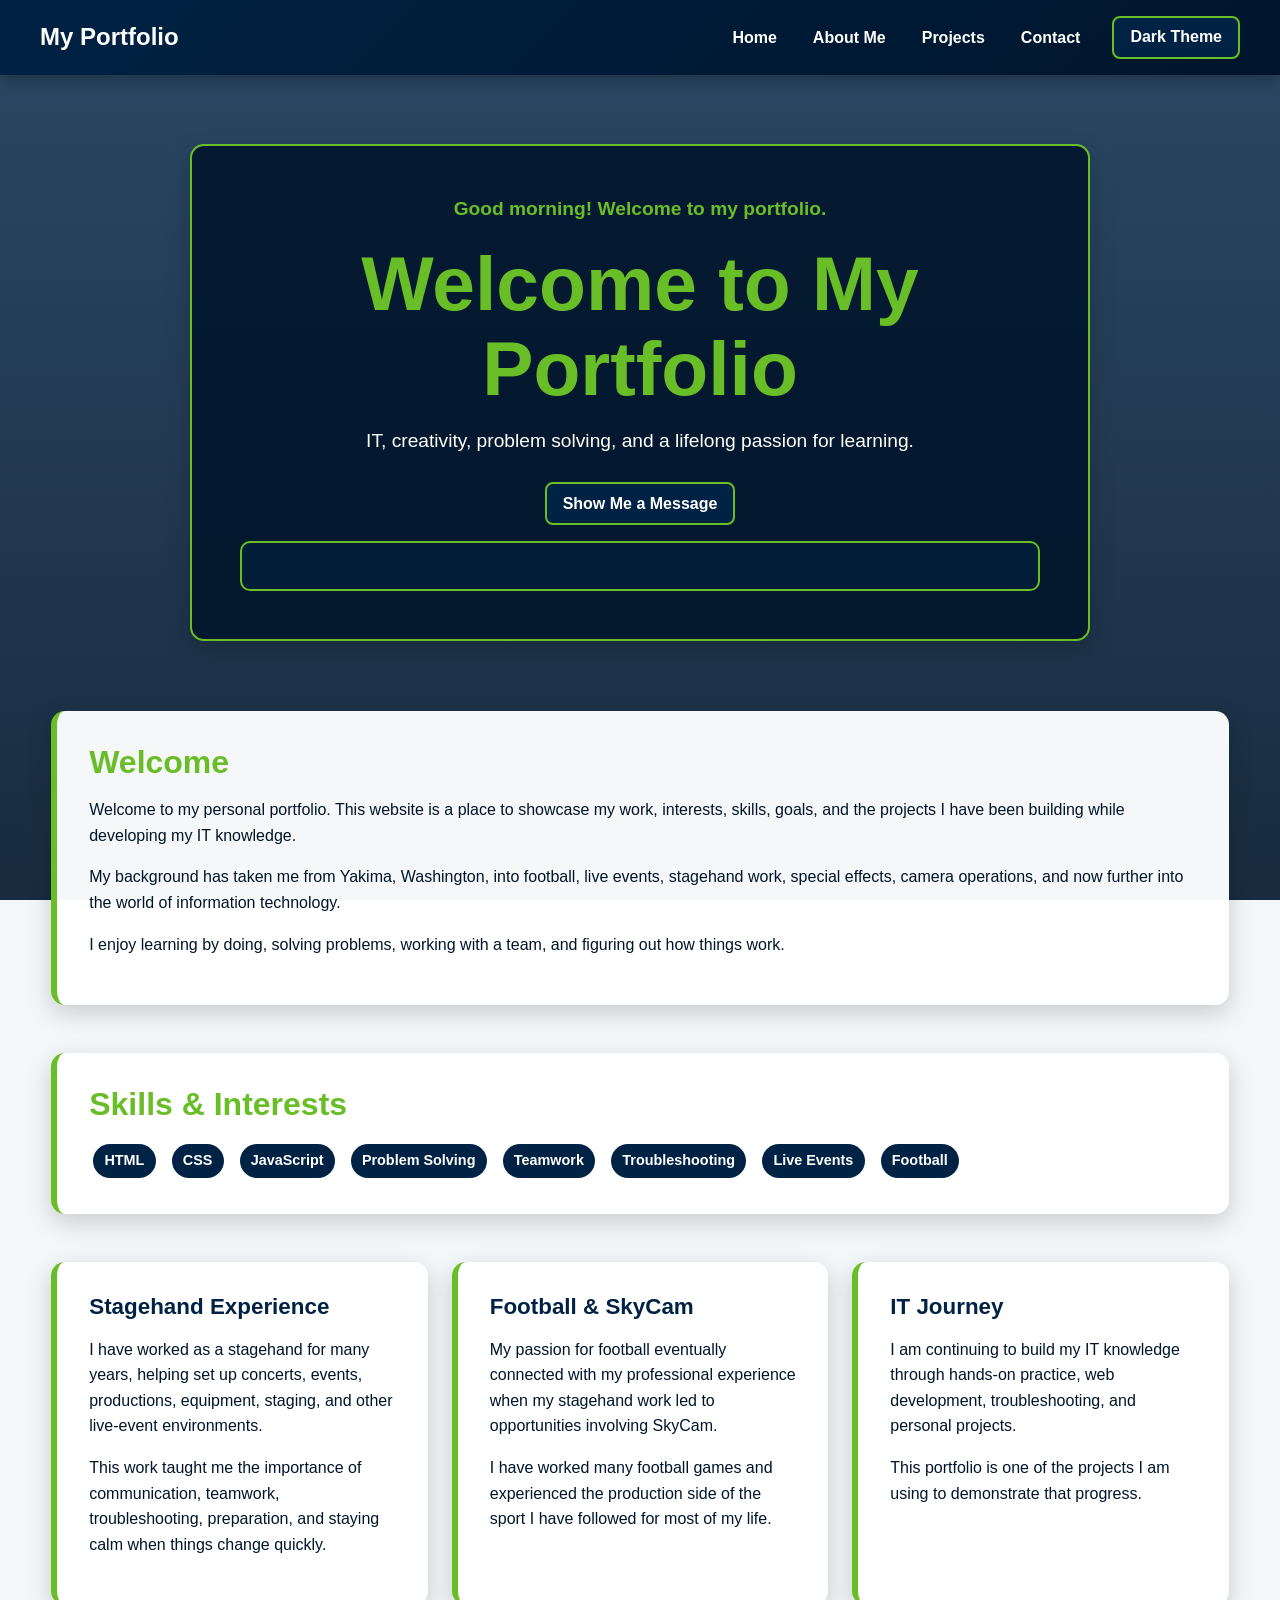
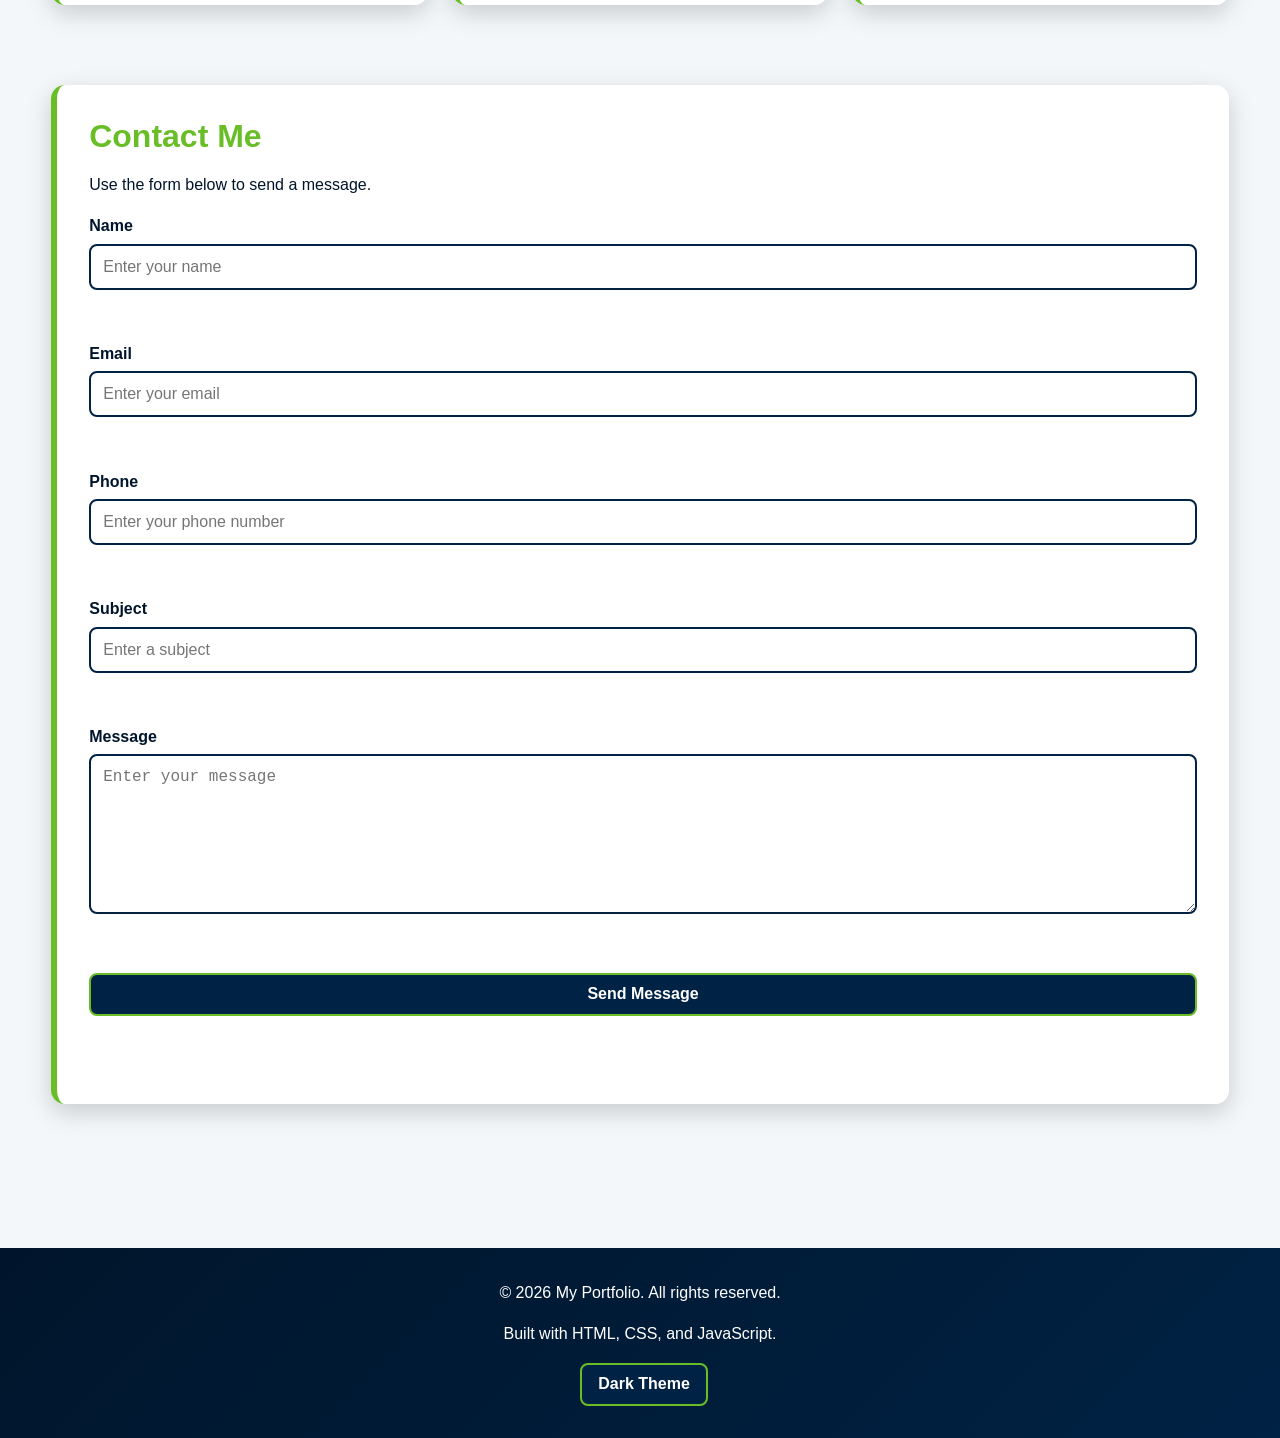
==== commit 29c1583f: "b" ====
--- a/index.html
+++ b/index.html
@@ -462,7 +462,7 @@
         </p>
 
         <button
-            id="themeButton"
+            class="theme-button footer-theme-button"
             type="button"
             aria-label="Toggle dark mode">
             Dark Theme
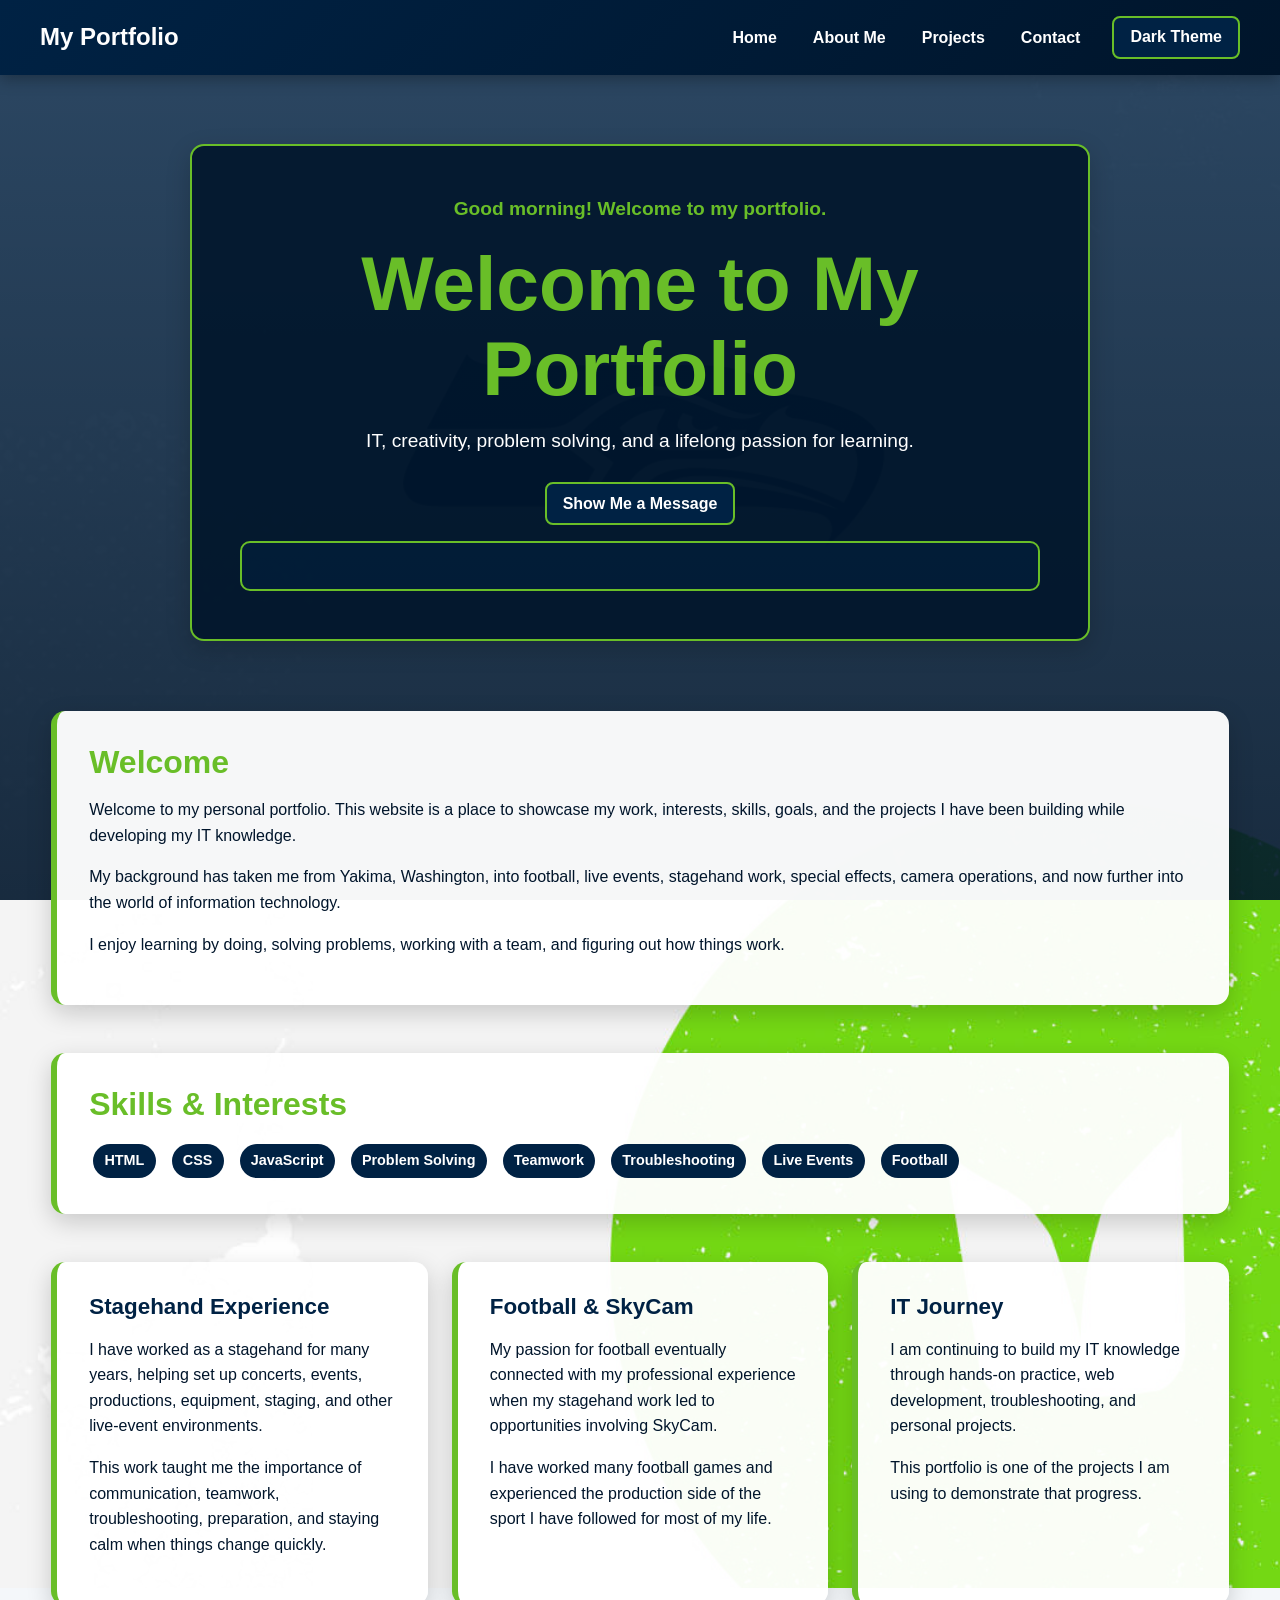
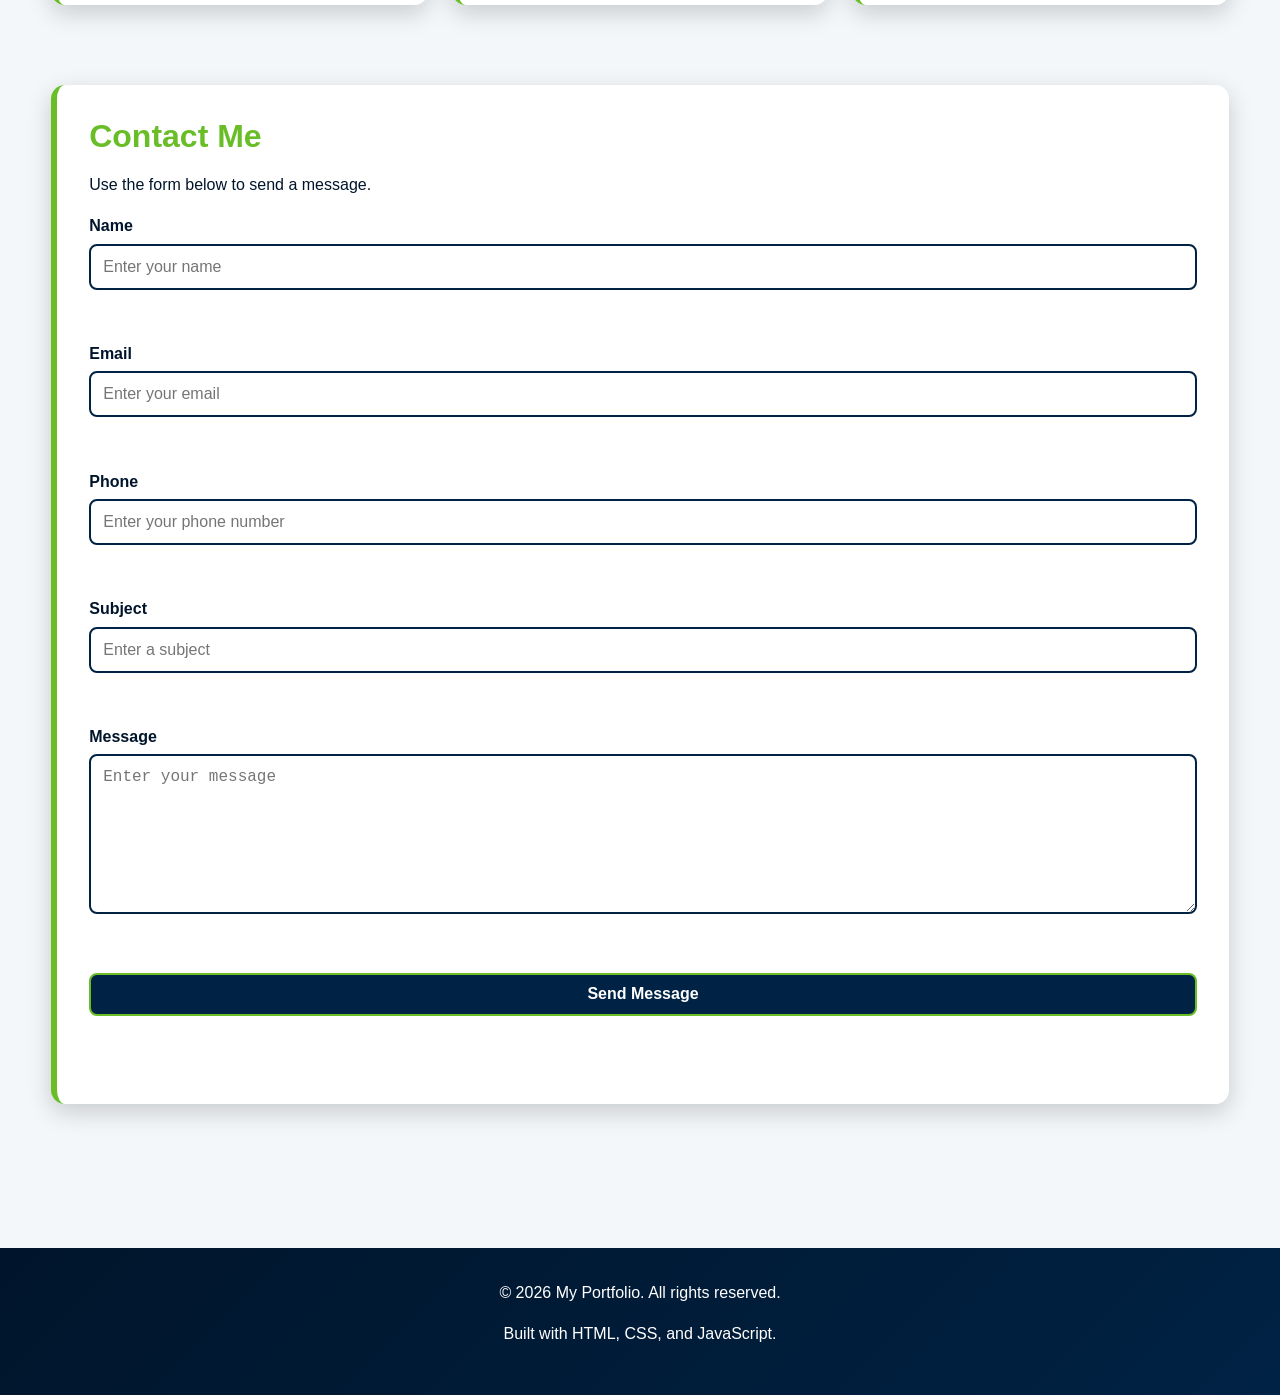
==== commit d88c2264: "v" ====
--- a/index.html
+++ b/index.html
@@ -19,7 +19,7 @@
 <body>
 
     <!-- Seahawks + anime energy belong together. -->
-    <!-- Hidden level: The 12s are always watching. Blue. Green. Code. -->
+    <!-- The 12s are always watching. Blue. Green. Code. -->
     <!-- If you found this, you are officially in the source-code huddle. -->
 
 
@@ -461,13 +461,6 @@
             Built with HTML, CSS, and JavaScript.
         </p>
 
-        <button
-            class="theme-button footer-theme-button"
-            type="button"
-            aria-label="Toggle dark mode">
-            Dark Theme
-        </button>
-
     </footer>
 
 
--- a/style.css
+++ b/style.css
@@ -44,7 +44,7 @@
             rgba(0, 34, 68, 0.82),
             rgba(0, 21, 43, 0.90)
         ),
-        url("images/Seahawks1.jpg");
+        url("Images/Seahawks1.jpg");
 
     background-size: cover;
 
@@ -658,7 +658,6 @@
 
 /* =========================================================
    DARK MODE
-   THIS IS THE IMPORTANT FIX
 ========================================================= */
 
 body.dark-mode {
@@ -668,10 +667,14 @@
 
     background-image:
         linear-gradient(
-            rgba(0, 10, 22, 0.88),
-            rgba(0, 21, 43, 0.94)
+            rgba(0, 10, 22, 0.52),
+            rgba(0, 21, 43, 0.68)
         ),
-        url("images/Seahawks1.jpg");
+        url("Images/Seahawks1.jpg");
+
+    background-size: cover;
+    background-position: center;
+    background-attachment: fixed;
 }
 
 
@@ -993,4 +996,35 @@
    Good code = teamwork. Keep leveling up. */
 
 /* If the CSS gets weird, breathe, inspect, and troubleshoot.
-   The next play is coming. */+   The next play is coming. */
+
+.footer-theme-button {
+    margin-top: 0.5rem;
+} 
+
+.project-card,
+.content-card,
+.about-card,
+.card {
+    transition:
+        transform 0.2s ease,
+        box-shadow 0.2s ease,
+        background-color 0.3s ease,
+        color 0.3s ease;
+}
+
+.project-card:hover,
+.content-card:hover,
+.about-card:hover,
+.card:hover {
+    transform: translateY(-3px);
+    box-shadow: 0 12px 30px rgba(0, 0, 0, 0.22);
+}
+
+/* Keep headings and links easy to see in dark mode. */
+body.dark-mode .project-card h2,
+body.dark-mode .content-card h2,
+body.dark-mode .about-card h2,
+body.dark-mode .card h3 {
+    color: #69BE28;
+}
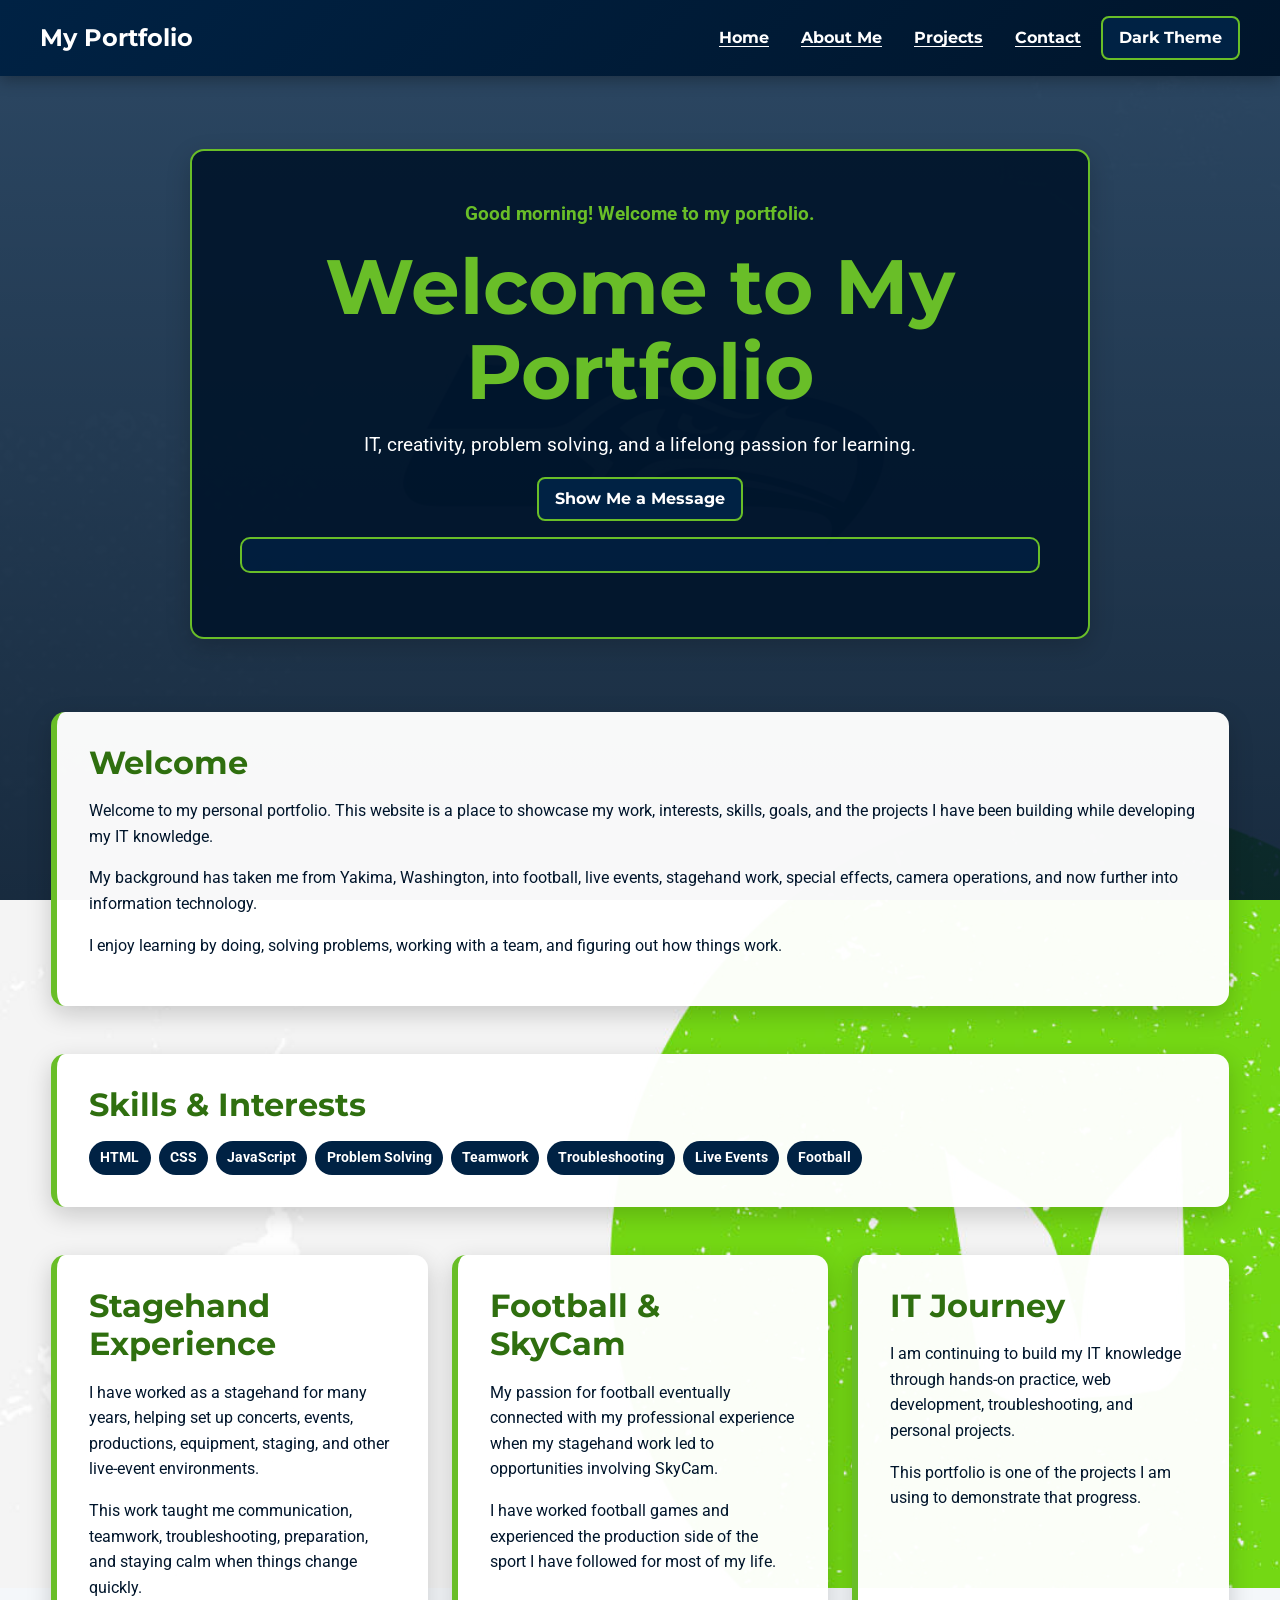
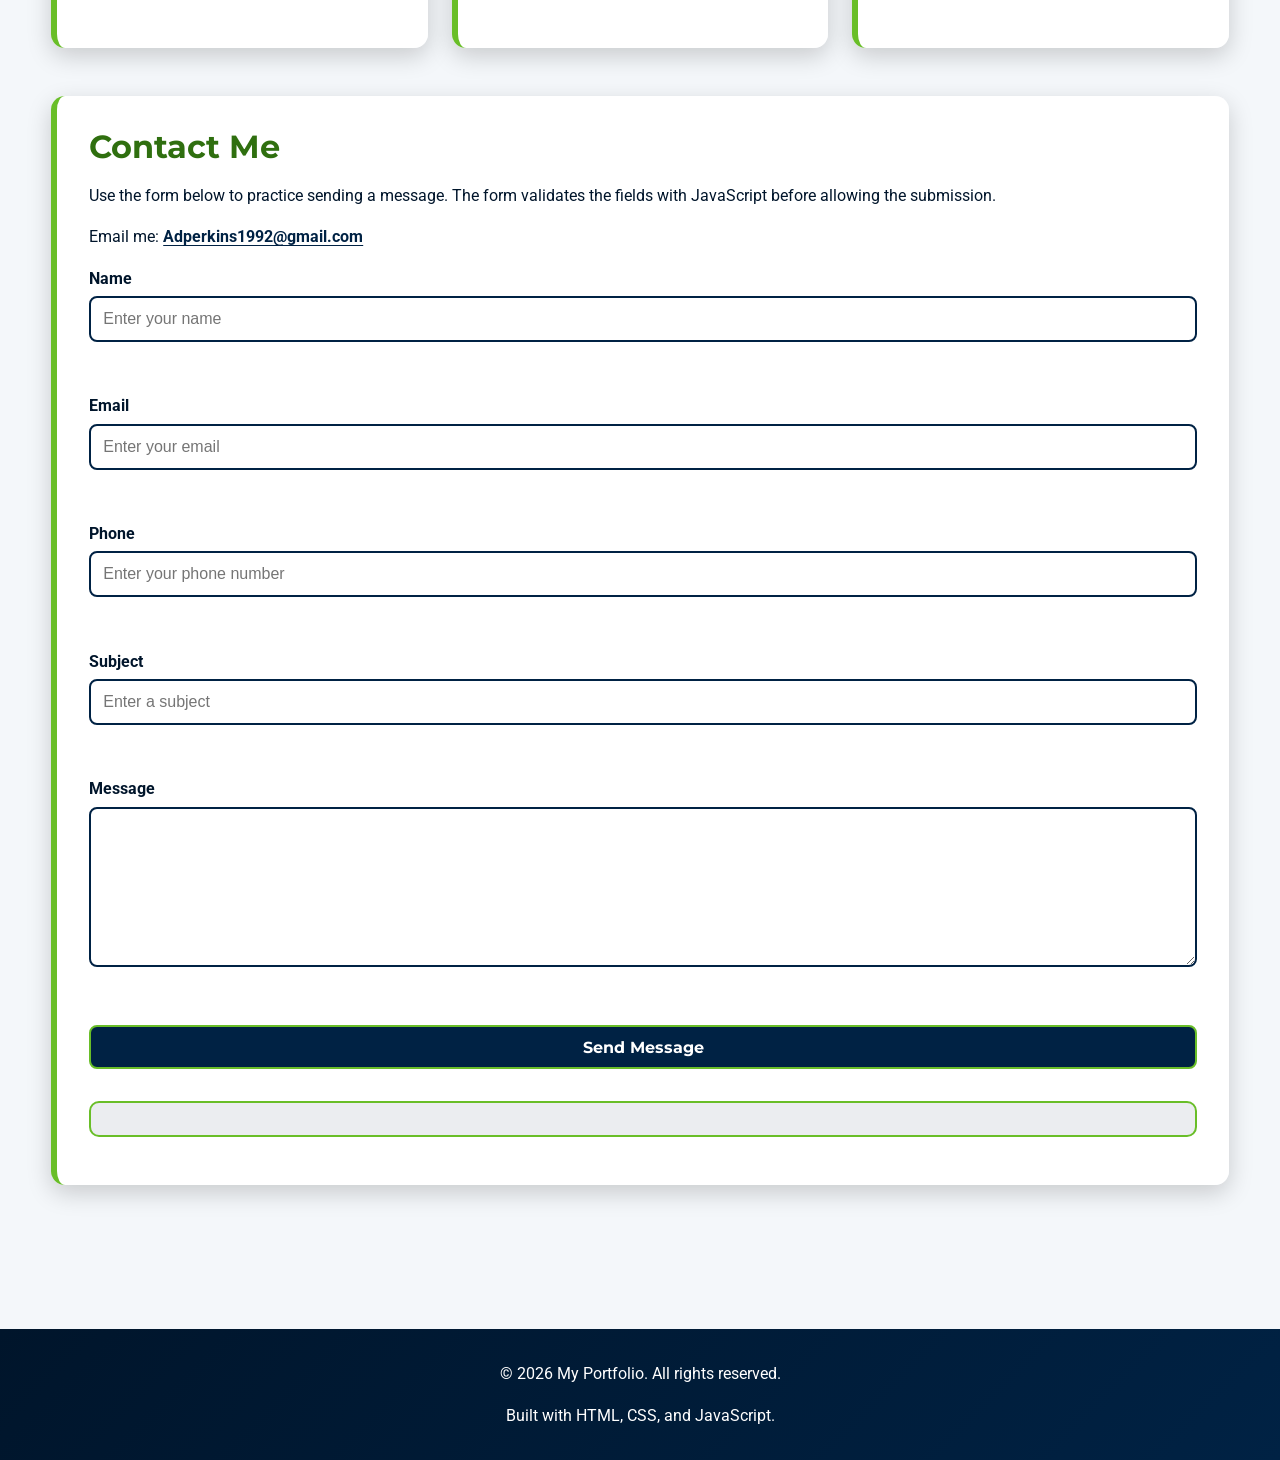
==== commit 66b9264d: "finally lol" ====
--- a/index.html
+++ b/index.html
@@ -2,16 +2,19 @@
 <html lang="en">
 <head>
     <meta charset="UTF-8">
-
-    <meta
-        name="viewport"
-        content="width=device-width, initial-scale=1.0">
-
-    <meta
-        name="description"
-        content="Personal portfolio website showcasing IT skills, projects, work experience, and goals.">
+    <meta name="viewport" content="width=device-width, initial-scale=1.0">
+
+    <meta name="description"
+        content="Anthony's personal portfolio showcasing IT skills, projects, work experience, and goals.">
 
     <title>My Portfolio | IT & Creative Projects</title>
+
+    <link rel="preconnect" href="https://fonts.googleapis.com">
+    <link rel="preconnect" href="https://fonts.gstatic.com" crossorigin>
+
+    <link
+        href="https://fonts.googleapis.com/css2?family=Montserrat:wght@600;700&family=Roboto:wght@400;500;700&display=swap"
+        rel="stylesheet">
 
     <link rel="stylesheet" href="style.css">
 </head>
@@ -22,104 +25,64 @@
     <!-- The 12s are always watching. Blue. Green. Code. -->
     <!-- If you found this, you are officially in the source-code huddle. -->
 
-
-    <!-- =====================================================
-         HEADER
-    ====================================================== -->
-
     <header>
-
         <div class="header-container">
 
             <div class="logo">
-                <h1>My Portfolio</h1>
-            </div>
-
-            <button
-                id="menuButton"
-                type="button"
-                aria-expanded="false"
-                aria-label="Open navigation menu">
-                Menu
-            </button>
-
-            <nav id="navMenu">
-
+                <p>My Portfolio</p>
+            </div>
+
+            <nav aria-label="Main navigation">
                 <ul>
-
                     <li>
-                        <a href="index.html">
-                            Home
-                        </a>
+                        <a href="index.html" aria-current="page">Home</a>
                     </li>
 
                     <li>
-                        <a href="about.html">
-                            About Me
-                        </a>
+                        <a href="about.html">About Me</a>
                     </li>
 
                     <li>
-                        <a href="projects.html">
-                            Projects
-                        </a>
+                        <a href="projects.html">Projects</a>
                     </li>
 
                     <li>
-                        <a href="#contact">
-                            Contact
-                        </a>
+                        <a href="#contact">Contact</a>
                     </li>
 
                     <li>
                         <button
-                            id="themeButton"
                             class="theme-button"
                             type="button"
-                            aria-label="Toggle dark mode">
+                            aria-label="Switch to dark mode">
                             Dark Theme
                         </button>
                     </li>
-
                 </ul>
-
             </nav>
 
         </div>
-
     </header>
 
-
-    <!-- =====================================================
-         MAIN CONTENT
-    ====================================================== -->
-
     <main>
 
         <!-- HERO -->
 
         <section class="hero">
-
             <div class="hero-content">
 
                 <p id="welcomeMessage">
                     Welcome to my portfolio.
                 </p>
 
-                <h1>
-                    Welcome to My Portfolio
-                </h1>
+                <h1>Welcome to My Portfolio</h1>
 
                 <p>
-                    IT, creativity, problem solving,
-                    and a lifelong passion for learning.
-                </p>
-
-                <br>
-
-                <button
-                    id="messageButton"
-                    type="button">
+                    IT, creativity, problem solving, and a lifelong passion
+                    for learning.
+                </p>
+
+                <button id="messageButton" type="button">
                     Show Me a Message
                 </button>
 
@@ -129,105 +92,71 @@
                 </p>
 
             </div>
-
         </section>
 
 
-        <!-- =================================================
-             INTRODUCTION
-        ================================================== -->
+        <!-- WELCOME -->
 
         <section>
-
             <div class="content-card">
 
-                <h2>
-                    Welcome
-                </h2>
+                <h2>Welcome</h2>
 
                 <p>
-                    Welcome to my personal portfolio.
-                    This website is a place to showcase
-                    my work, interests, skills, goals,
-                    and the projects I have been building
-                    while developing my IT knowledge.
+                    Welcome to my personal portfolio. This website is a place
+                    to showcase my work, interests, skills, goals, and the
+                    projects I have been building while developing my IT
+                    knowledge.
                 </p>
 
                 <p>
-                    My background has taken me from Yakima,
-                    Washington, into football, live events,
-                    stagehand work, special effects,
-                    camera operations, and now further
-                    into the world of information technology.
+                    My background has taken me from Yakima, Washington, into
+                    football, live events, stagehand work, special effects,
+                    camera operations, and now further into information
+                    technology.
                 </p>
 
                 <p>
-                    I enjoy learning by doing, solving
-                    problems, working with a team, and
-                    figuring out how things work.
-                </p>
-
-            </div>
-
+                    I enjoy learning by doing, solving problems, working with
+                    a team, and figuring out how things work.
+                </p>
+
+            </div>
         </section>
 
 
-        <!-- =================================================
-             SKILLS
-        ================================================== -->
+        <!-- SKILLS -->
 
         <section>
-
             <div class="content-card">
 
-                <h2>
-                    Skills & Interests
-                </h2>
+                <h2>Skills & Interests</h2>
 
                 <div class="skills-container">
 
-                    <span class="tag">
-                        HTML
-                    </span>
-
-                    <span class="tag">
-                        CSS
-                    </span>
-
-                    <span class="tag">
-                        JavaScript
-                    </span>
-
-                    <span class="tag">
-                        Problem Solving
-                    </span>
-
-                    <span class="tag">
-                        Teamwork
-                    </span>
-
-                    <span class="tag">
-                        Troubleshooting
-                    </span>
-
-                    <span class="tag">
-                        Live Events
-                    </span>
-
-                    <span class="tag">
-                        Football
-                    </span>
+                    <span class="tag">HTML</span>
+
+                    <span class="tag">CSS</span>
+
+                    <span class="tag">JavaScript</span>
+
+                    <span class="tag">Problem Solving</span>
+
+                    <span class="tag">Teamwork</span>
+
+                    <span class="tag">Troubleshooting</span>
+
+                    <span class="tag">Live Events</span>
+
+                    <span class="tag">Football</span>
 
                 </div>
 
             </div>
-
         </section>
 
 
-        <!-- =================================================
-             EXPERIENCE
-        ================================================== -->
+        <!-- EXPERIENCE -->
 
         <section>
 
@@ -235,24 +164,18 @@
 
                 <article class="card">
 
-                    <h3>
-                        Stagehand Experience
-                    </h3>
-
-                    <p>
-                        I have worked as a stagehand for
-                        many years, helping set up concerts,
-                        events, productions, equipment,
-                        staging, and other live-event
-                        environments.
-                    </p>
-
-                    <p>
-                        This work taught me the importance
-                        of communication, teamwork,
-                        troubleshooting, preparation,
-                        and staying calm when things
-                        change quickly.
+                    <h2>Stagehand Experience</h2>
+
+                    <p>
+                        I have worked as a stagehand for many years, helping
+                        set up concerts, events, productions, equipment,
+                        staging, and other live-event environments.
+                    </p>
+
+                    <p>
+                        This work taught me communication, teamwork,
+                        troubleshooting, preparation, and staying calm when
+                        things change quickly.
                     </p>
 
                 </article>
@@ -260,23 +183,18 @@
 
                 <article class="card">
 
-                    <h3>
-                        Football & SkyCam
-                    </h3>
-
-                    <p>
-                        My passion for football eventually
-                        connected with my professional
-                        experience when my stagehand work
-                        led to opportunities involving
-                        SkyCam.
-                    </p>
-
-                    <p>
-                        I have worked many football games
-                        and experienced the production side
-                        of the sport I have followed for
-                        most of my life.
+                    <h2>Football & SkyCam</h2>
+
+                    <p>
+                        My passion for football eventually connected with my
+                        professional experience when my stagehand work led to
+                        opportunities involving SkyCam.
+                    </p>
+
+                    <p>
+                        I have worked football games and experienced the
+                        production side of the sport I have followed for most
+                        of my life.
                     </p>
 
                 </article>
@@ -284,21 +202,17 @@
 
                 <article class="card">
 
-                    <h3>
-                        IT Journey
-                    </h3>
-
-                    <p>
-                        I am continuing to build my IT
-                        knowledge through hands-on practice,
-                        web development, troubleshooting,
+                    <h2>IT Journey</h2>
+
+                    <p>
+                        I am continuing to build my IT knowledge through
+                        hands-on practice, web development, troubleshooting,
                         and personal projects.
                     </p>
 
                     <p>
-                        This portfolio is one of the projects
-                        I am using to demonstrate that
-                        progress.
+                        This portfolio is one of the projects I am using to
+                        demonstrate that progress.
                     </p>
 
                 </article>
@@ -308,24 +222,31 @@
         </section>
 
 
-        <!-- =================================================
-             CONTACT
-        ================================================== -->
+        <!-- CONTACT -->
 
         <section id="contact">
 
             <div class="content-card">
 
-                <h2>
-                    Contact Me
-                </h2>
+                <h2>Contact Me</h2>
 
                 <p>
-                    Use the form below to send a message.
-                </p>
-
-
-                <form id="contactForm">
+                    Use the form below to practice sending a message.
+                    The form validates the fields with JavaScript before
+                    allowing the submission.
+                </p>
+
+                <p class="contact-email">
+                    Email me:
+                    <a href="mailto:Adperkins1992@gmail.com">
+                        Adperkins1992@gmail.com
+                    </a>
+                </p>
+
+
+                <form id="contactForm" novalidate>
+
+                    <!-- NAME -->
 
                     <div>
 
@@ -337,15 +258,20 @@
                             type="text"
                             id="name-id-input"
                             name="name"
-                            placeholder="Enter your name">
+                            autocomplete="name"
+                            placeholder="Enter your name"
+                            aria-describedby="nameError">
 
                         <p
                             id="nameError"
-                            class="error">
+                            class="error"
+                            aria-live="polite">
                         </p>
 
                     </div>
 
+
+                    <!-- EMAIL -->
 
                     <div>
 
@@ -357,15 +283,20 @@
                             type="email"
                             id="email-id"
                             name="email"
-                            placeholder="Enter your email">
+                            autocomplete="email"
+                            placeholder="Enter your email"
+                            aria-describedby="emailError">
 
                         <p
                             id="emailError"
-                            class="error">
+                            class="error"
+                            aria-live="polite">
                         </p>
 
                     </div>
 
+
+                    <!-- PHONE -->
 
                     <div>
 
@@ -377,15 +308,20 @@
                             type="tel"
                             id="phone"
                             name="phone"
-                            placeholder="Enter your phone number">
+                            autocomplete="tel"
+                            placeholder="Enter your phone number"
+                            aria-describedby="phoneError">
 
                         <p
                             id="phoneError"
-                            class="error">
+                            class="error"
+                            aria-live="polite">
                         </p>
 
                     </div>
 
+
+                    <!-- SUBJECT -->
 
                     <div>
 
@@ -397,15 +333,19 @@
                             type="text"
                             id="subject"
                             name="subject"
-                            placeholder="Enter a subject">
+                            placeholder="Enter a subject"
+                            aria-describedby="subjectError">
 
                         <p
                             id="subjectError"
-                            class="error">
+                            class="error"
+                            aria-live="polite">
                         </p>
 
                     </div>
 
+
+                    <!-- MESSAGE -->
 
                     <div>
 
@@ -416,18 +356,20 @@
                         <textarea
                             id="message"
                             name="message"
-                            placeholder="Enter your message"></textarea>
+                            placeholder="Enter your message"
+                            aria-describedby="messageError">
+                        </textarea>
 
                         <p
                             id="messageError"
-                            class="error">
+                            class="error"
+                            aria-live="polite">
                         </p>
 
                     </div>
 
 
-                    <button
-                        type="submit">
+                    <button type="submit">
                         Send Message
                     </button>
 
@@ -444,10 +386,6 @@
 
     </main>
 
-
-    <!-- =====================================================
-         FOOTER
-    ====================================================== -->
 
     <footer>
 
--- a/style.css
+++ b/style.css
@@ -1,20 +1,18 @@
 :root {
     --navy: #002244;
-    --dark-navy: #00152B;
-    --green: #69BE28;
-    --gray: #A5ACAF;
+    --dark-navy: #00152b;
+    --green: #69be28;
+    --green-text: #2f6f0f;
+    --gray: #a5acaf;
     --white: #ffffff;
-    --black: #000000;
     --light-bg: #f4f7fa;
-    --card-bg: rgba(255, 255, 255, 0.96);
+    --card-bg: rgba(255, 255, 255, 0.97);
     --shadow: 0 8px 25px rgba(0, 0, 0, 0.18);
     --radius: 14px;
 }
 
 
-/* =========================================================
-   RESET
-========================================================= */
+/* RESET */
 
 * {
     box-sizing: border-box;
@@ -29,13 +27,13 @@
 
 
 body {
-    font-family: Arial, Helvetica, sans-serif;
+    min-height: 100vh;
 
     line-height: 1.6;
 
-    min-height: 100vh;
-
     color: var(--dark-navy);
+
+    font-family: "Roboto", Arial, sans-serif;
 
     background-color: var(--light-bg);
 
@@ -53,31 +51,62 @@
     background-attachment: fixed;
 
     background-repeat: no-repeat;
-
-    transition:
-        background-color 0.3s ease,
-        color 0.3s ease;
-}
-
-
-img {
-    display: block;
-
-    max-width: 100%;
-
-    height: auto;
+}
+
+
+/* TYPOGRAPHY */
+
+h1,
+h2,
+h3,
+h4,
+button,
+.logo p,
+nav a {
+    font-family: "Montserrat", Arial, sans-serif;
+}
+
+
+h1,
+h2,
+h3,
+h4 {
+    line-height: 1.2;
+
+    margin-bottom: 1rem;
+}
+
+
+h2 {
+    color: var(--green-text);
+
+    font-size: 2rem;
+}
+
+
+h3 {
+    color: var(--navy);
+
+    font-size: 1.4rem;
+}
+
+
+p {
+    margin-bottom: 1rem;
 }
 
 
 a {
     color: var(--navy);
 
-    text-decoration: none;
+    text-decoration: underline;
+
+    text-underline-offset: 3px;
 }
 
 
 a:hover {
-    color: var(--green);
+    color: var(--green-text);
 }
 
 
@@ -87,9 +116,16 @@
 }
 
 
-/* =========================================================
-   HEADER
-========================================================= */
+img {
+    display: block;
+
+    max-width: 100%;
+
+    height: auto;
+}
+
+
+/* HEADER */
 
 header {
     position: sticky;
@@ -129,21 +165,29 @@
 }
 
 
-.logo h1 {
+.logo p {
     margin: 0;
 
     color: var(--white);
 
     font-size: 1.5rem;
-}
-
+
+    font-weight: 700;
+}
+
+
+/* NAVIGATION */
 
 nav ul {
     display: flex;
 
     align-items: center;
 
-    gap: 0.75rem;
+    justify-content: center;
+
+    flex-wrap: wrap;
+
+    gap: 0.5rem;
 
     list-style: none;
 
@@ -158,27 +202,21 @@
 
     color: var(--white);
 
-    font-weight: bold;
+    font-weight: 700;
 
     border-radius: 8px;
 }
 
 
-nav a:hover {
+nav a:hover,
+nav a:focus-visible {
     color: var(--dark-navy);
 
     background: var(--green);
 }
 
 
-#menuButton {
-    display: none;
-}
-
-
-/* =========================================================
-   BUTTONS
-========================================================= */
+/* BUTTONS */
 
 button {
     padding: 0.65rem 1rem;
@@ -193,14 +231,14 @@
 
     font-size: 1rem;
 
-    font-weight: bold;
+    font-weight: 700;
 
     cursor: pointer;
 
     transition:
-        background 0.2s ease,
-        color 0.2s ease,
-        transform 0.2s ease;
+        transform 0.2s ease,
+        background-color 0.2s ease,
+        color 0.2s ease;
 }
 
 
@@ -218,14 +256,30 @@
 }
 
 
-.theme-button {
-    margin-left: 0.5rem;
-}
-
-
-/* =========================================================
-   MAIN
-========================================================= */
+button:disabled {
+    cursor: not-allowed;
+
+    opacity: 0.6;
+}
+
+
+/* Charzard is my favorite pokemon */
+
+
+/* KEYBOARD FOCUS */
+
+a:focus-visible,
+button:focus-visible,
+input:focus-visible,
+textarea:focus-visible,
+select:focus-visible {
+    outline: 3px solid var(--navy);
+
+    outline-offset: 3px;
+}
+
+
+/* MAIN */
 
 main {
     width: min(1200px, 92%);
@@ -241,9 +295,7 @@
 }
 
 
-/* =========================================================
-   HERO
-========================================================= */
+/* HERO */
 
 .hero {
     min-height: 60vh;
@@ -266,10 +318,9 @@
     padding: 3rem;
 
     background:
-        rgba(0, 21, 43, 0.88);
-
-    border:
-        2px solid var(--green);
+        rgba(0, 21, 43, 0.90);
+
+    border: 2px solid var(--green);
 
     border-radius: var(--radius);
 
@@ -301,41 +352,11 @@
 
     color: var(--green);
 
-    font-weight: bold;
-}
-
-
-/* =========================================================
-   HEADINGS
-========================================================= */
-
-h1,
-h2,
-h3,
-h4 {
-    line-height: 1.2;
-
-    margin-bottom: 1rem;
-}
-
-
-h2 {
-    color: var(--green);
-
-    font-size: 2rem;
-}
-
-
-h3 {
-    color: var(--navy);
-
-    font-size: 1.4rem;
-}
-
-
-/* =========================================================
-   CARDS
-========================================================= */
+    font-weight: 700;
+}
+
+
+/* CARDS */
 
 .card,
 .project-card,
@@ -356,6 +377,23 @@
 
     animation:
         fadeIn 0.5s ease;
+
+    transition:
+        transform 0.2s ease,
+        box-shadow 0.2s ease,
+        background-color 0.3s ease,
+        color 0.3s ease;
+}
+
+
+.card:hover,
+.project-card:hover,
+.about-card:hover,
+.content-card:hover {
+    transform: translateY(-3px);
+
+    box-shadow:
+        0 12px 30px rgba(0, 0, 0, 0.22);
 }
 
 
@@ -367,13 +405,10 @@
 }
 
 
-/* =========================================================
-   GRIDS
-========================================================= */
+/* GRIDS */
 
 .card-grid,
-.project-grid,
-.about-grid {
+.project-grid {
     display: grid;
 
     grid-template-columns:
@@ -386,30 +421,13 @@
 }
 
 
-/* =========================================================
-   IMAGES
-========================================================= */
-
-.about-image,
-.project-image,
-.card-image {
-    width: 100%;
-
-    max-height: 500px;
-
-    margin-bottom: 1rem;
-
-    object-fit: cover;
-
-    border:
-        3px solid var(--green);
-
-    border-radius: 12px;
-
-    box-shadow:
-        0 6px 20px rgba(0, 0, 0, 0.25);
-}
-
+.card-grid .card,
+.project-grid .project-card {
+    margin-bottom: 0;
+}
+
+
+/* IMAGES */
 
 .image-grid {
     display: grid;
@@ -438,16 +456,31 @@
 }
 
 
-/* =========================================================
-   TAGS
-========================================================= */
-
-.tag,
-.skill-tag,
-.badge {
+.image-card {
+    overflow: hidden;
+}
+
+
+.image-card p {
+    margin: 0.75rem 0 0;
+}
+
+
+/* SKILLS */
+
+.skills-container {
+    display: flex;
+
+    flex-wrap: wrap;
+
+    gap: 0.5rem;
+
+    margin-top: 1rem;
+}
+
+
+.tag {
     display: inline-block;
-
-    margin: 0.25rem;
 
     padding:
         0.35rem
@@ -461,92 +494,40 @@
 
     font-size: 0.9rem;
 
-    font-weight: bold;
-}
-
-
-.skills-container {
-    display: flex;
-
-    flex-wrap: wrap;
-
-    gap: 0.5rem;
+    font-weight: 700;
+}
+
+
+/* INTERACTIVE AREAS */
+
+#interactiveMessage,
+#finalMessage,
+#formMessage {
+    min-height: 1.5rem;
 
     margin-top: 1rem;
-}
-
-
-/* =========================================================
-   SKILLS
-========================================================= */
-
-#skillInput {
-    width: min(100%, 450px);
-
-    padding: 0.75rem;
-
-    color: var(--dark-navy);
-
-    background: var(--white);
-
-    border:
-        2px solid var(--navy);
-
-    border-radius: 8px;
-
-    font-size: 1rem;
-}
-
-
-#skillList {
-    margin-top: 1rem;
-}
-
-
-#skillList li {
-    margin-bottom: 0.4rem;
-}
-
-
-/* =========================================================
-   QUOTES / INTERACTIVE AREAS
-========================================================= */
-
-#quoteResult,
-#movieQuoteResult,
-#goalsMessage,
-#interactiveMessage {
-    min-height: 50px;
-
-    margin-top: 1rem;
 
     padding: 1rem;
 
-    color: var(--dark-navy);
+    border-radius: 10px;
+
+    font-weight: 700;
+}
+
+
+#interactiveMessage,
+#finalMessage {
+    color: var(--white);
 
     background:
-        rgba(0, 34, 68, 0.08);
+        rgba(0, 34, 68, 0.72);
 
     border:
         2px solid var(--green);
-
-    border-radius: 10px;
-
-    font-weight: bold;
-}
-
-
-#interactiveMessage {
-    color: var(--white);
-
-    background:
-        rgba(0, 34, 68, 0.45);
-}
-
-
-/* =========================================================
-   FORM
-========================================================= */
+}
+
+
+/* FORMS */
 
 form {
     display: flex;
@@ -562,7 +543,7 @@
 
     margin-bottom: 0.3rem;
 
-    font-weight: bold;
+    font-weight: 700;
 }
 
 
@@ -596,35 +577,61 @@
 input:focus,
 textarea:focus,
 select:focus {
-    outline:
-        3px solid rgba(105, 190, 40, 0.35);
-
-    border-color:
-        var(--green);
+    border-color: var(--green);
 }
 
 
 .error {
     min-height: 1.2rem;
 
-    color: #c62828;
+    color: #b71c1c;
 
     font-size: 0.9rem;
 
-    font-weight: bold;
+    font-weight: 700;
 }
 
 
 #formMessage {
-    min-height: 1.5rem;
-
-    font-weight: bold;
-}
-
-
-/* =========================================================
-   FOOTER
-========================================================= */
+    color: var(--dark-navy);
+
+    background:
+        rgba(0, 34, 68, 0.08);
+
+    border:
+        2px solid var(--green);
+}
+
+
+.contact-email a {
+    font-weight: 700;
+}
+
+
+/* PROJECT FILTERS */
+
+.filter-buttons {
+    display: flex;
+
+    flex-wrap: wrap;
+
+    gap: 0.75rem;
+}
+
+
+.filter-button.active {
+    color: var(--dark-navy);
+
+    background: var(--green);
+}
+
+
+.project-card.is-hidden {
+    display: none;
+}
+
+
+/* FOOTER */
 
 footer {
     padding: 2rem;
@@ -649,39 +656,35 @@
 }
 
 
-footer a {
-    color: var(--green);
-
-    font-weight: bold;
-}
-
-
-/* =========================================================
-   DARK MODE
-========================================================= */
+footer p:last-child {
+    margin-bottom: 0;
+}
+
+
+/* DARK MODE */
 
 body.dark-mode {
-    color: #ffffff;
-
-    background-color: #00152B;
+    color: var(--white);
+
+    background-color: var(--dark-navy);
 
     background-image:
         linear-gradient(
-            rgba(0, 10, 22, 0.52),
-            rgba(0, 21, 43, 0.68)
+            rgba(0, 10, 22, 0.55),
+            rgba(0, 21, 43, 0.72)
         ),
         url("Images/Seahawks1.jpg");
 
     background-size: cover;
+
     background-position: center;
+
     background-attachment: fixed;
 }
 
 
 body.dark-mode header,
 body.dark-mode footer {
-    color: #ffffff;
-
     background:
         rgba(0, 10, 22, 0.97);
 }
@@ -691,13 +694,13 @@
 body.dark-mode .project-card,
 body.dark-mode .about-card,
 body.dark-mode .content-card {
-    color: #ffffff;
+    color: var(--white);
 
     background:
         rgba(0, 15, 30, 0.96);
 
     border-left-color:
-        #69BE28;
+        var(--green);
 }
 
 
@@ -705,168 +708,116 @@
 body.dark-mode h2,
 body.dark-mode h3,
 body.dark-mode h4 {
-    color: #69BE28;
+    color: var(--green);
 }
 
 
 body.dark-mode p,
 body.dark-mode li,
 body.dark-mode label {
-    color: #ffffff;
+    color: var(--white);
 }
 
 
 body.dark-mode a {
-    color: #69BE28;
+    color: var(--green);
 }
 
 
 body.dark-mode a:hover {
-    color: #ffffff;
+    color: var(--white);
 }
 
 
 body.dark-mode button {
-    color: #00152B;
-
-    background-color: #69BE28;
-
-    border-color: #69BE28;
+    color: var(--dark-navy);
+
+    background: var(--green);
+
+    border-color: var(--green);
 }
 
 
 body.dark-mode button:hover {
-    color: #00152B;
-
-    background-color: #ffffff;
-
-    border-color: #ffffff;
+    color: var(--dark-navy);
+
+    background: var(--white);
+
+    border-color: var(--white);
 }
 
 
 body.dark-mode input,
 body.dark-mode textarea,
 body.dark-mode select {
-    color: #ffffff;
-
-    background-color: #00152B;
-
-    border:
-        2px solid #69BE28;
+    color: var(--white);
+
+    background: var(--dark-navy);
+
+    border-color: var(--green);
 }
 
 
 body.dark-mode input::placeholder,
 body.dark-mode textarea::placeholder {
-    color: #A5ACAF;
-}
-
-
-body.dark-mode .tag,
-body.dark-mode .skill-tag,
-body.dark-mode .badge {
-    color: #00152B;
-
-    background-color: #69BE28;
-}
-
-
-body.dark-mode #quoteResult,
-body.dark-mode #movieQuoteResult,
-body.dark-mode #goalsMessage {
-    color: #ffffff;
-
-    background-color: #00152B;
-
-    border-color: #69BE28;
-}
-
-
-body.dark-mode #interactiveMessage {
-    color: #ffffff;
-
-    background-color: #00152B;
-
-    border-color: #69BE28;
+    color: #d1d5d8;
+}
+
+
+body.dark-mode .tag {
+    color: var(--dark-navy);
+
+    background: var(--green);
+}
+
+
+body.dark-mode #formMessage {
+    color: var(--white);
+
+    background: var(--dark-navy);
+
+    border-color: var(--green);
+}
+
+
+body.dark-mode #interactiveMessage,
+body.dark-mode #finalMessage {
+    color: var(--white);
+
+    background: var(--dark-navy);
+
+    border-color: var(--green);
 }
 
 
 body.dark-mode .hero-content {
-    color: #ffffff;
-
     background:
         rgba(0, 10, 22, 0.96);
 
-    border-color:
-        #69BE28;
+    border-color: var(--green);
 }
 
 
 body.dark-mode .hero h1 {
-    color: #69BE28;
+    color: var(--green);
 }
 
 
 body.dark-mode .hero p {
-    color: #ffffff;
-}
-
-
-/* =========================================================
-   TABLES
-========================================================= */
-
-table {
-    width: 100%;
-
-    margin: 1.5rem 0;
-
-    border-collapse: collapse;
-
-    background: var(--white);
-}
-
-
-th,
-td {
-    padding: 0.8rem;
-
-    border:
-        1px solid var(--gray);
-
-    text-align: left;
-}
-
-
-th {
-    color: var(--white);
-
-    background: var(--navy);
-}
-
-
-body.dark-mode table {
-    color: #ffffff;
-
-    background: #00152B;
-}
-
-
-body.dark-mode th {
-    color: #00152B;
-
-    background: #69BE28;
-}
-
-
-body.dark-mode td {
-    border-color: #A5ACAF;
-}
-
-
-/* =========================================================
-   ANIMATION
-========================================================= */
+    color: var(--white);
+}
+
+
+body.dark-mode a:focus-visible,
+body.dark-mode button:focus-visible,
+body.dark-mode input:focus-visible,
+body.dark-mode textarea:focus-visible,
+body.dark-mode select:focus-visible {
+    outline-color: var(--white);
+}
+
+
+/* ANIMATION */
 
 @keyframes fadeIn {
 
@@ -886,9 +837,7 @@
 }
 
 
-/* =========================================================
-   RESPONSIVE
-========================================================= */
+/* RESPONSIVE DESIGN */
 
 @media (max-width: 800px) {
 
@@ -899,11 +848,15 @@
 
     .header-container {
         flex-wrap: wrap;
-    }
-
-
-    #menuButton {
-        display: block;
+
+        justify-content: center;
+    }
+
+
+    .logo {
+        width: 100%;
+
+        text-align: center;
     }
 
 
@@ -913,42 +866,34 @@
 
 
     nav ul {
-        display: none;
-
-        width: 100%;
-
-        flex-direction: column;
-
-        align-items: stretch;
-    }
-
-
-    #navMenu.show ul {
-        display: flex;
+        justify-content: center;
     }
 
 
     nav a {
-        text-align: center;
+        padding:
+            0.45rem
+            0.55rem;
     }
 
 
     .theme-button {
-        width: 100%;
-
         margin-left: 0;
-    }
-
-
-    .hero-content {
-        padding: 2rem 1.25rem;
     }
 
 
     main {
         width: 94%;
 
-        padding: 2rem 0;
+        padding:
+            2rem 0;
+    }
+
+
+    .hero-content {
+        padding:
+            2rem
+            1.25rem;
     }
 
 
@@ -958,8 +903,17 @@
     .content-card {
         padding: 1.25rem;
     }
-}
-
+
+
+    .card-grid,
+    .project-grid {
+        grid-template-columns: 1fr;
+    }
+
+}
+
+
+/* SMALL SCREEN */
 
 @media (max-width: 500px) {
 
@@ -987,44 +941,97 @@
         height: 220px;
     }
 
-}
-
-
-
-
-/*  Blue + green = home.
-   Good code = teamwork. Keep leveling up. */
-
-/* If the CSS gets weird, breathe, inspect, and troubleshoot.
-   The next play is coming. */
-
-.footer-theme-button {
-    margin-top: 0.5rem;
-} 
-
-.project-card,
-.content-card,
-.about-card,
-.card {
-    transition:
-        transform 0.2s ease,
-        box-shadow 0.2s ease,
-        background-color 0.3s ease,
-        color 0.3s ease;
-}
-
-.project-card:hover,
-.content-card:hover,
-.about-card:hover,
-.card:hover {
-    transform: translateY(-3px);
-    box-shadow: 0 12px 30px rgba(0, 0, 0, 0.22);
-}
-
-/* Keep headings and links easy to see in dark mode. */
-body.dark-mode .project-card h2,
-body.dark-mode .content-card h2,
-body.dark-mode .about-card h2,
-body.dark-mode .card h3 {
-    color: #69BE28;
-}
+
+    nav ul {
+        gap: 0.25rem;
+    }
+
+
+    nav a {
+        padding:
+            0.4rem
+            0.45rem;
+
+        font-size: 0.9rem;
+    }
+
+
+    .filter-buttons button {
+        flex:
+            1 1 40%;
+    }
+
+}
+
+
+/* REQUIRED 320PX TARGET */
+
+@media (max-width: 320px) {
+
+    header {
+        padding: 0.75rem;
+    }
+
+
+    .logo p {
+        font-size: 1.2rem;
+    }
+
+
+    nav a {
+        padding:
+            0.35rem
+            0.3rem;
+
+        font-size: 0.8rem;
+    }
+
+
+    main {
+        width: 96%;
+    }
+
+
+    .hero-content {
+        padding:
+            1.25rem
+            0.75rem;
+    }
+
+
+    .hero h1 {
+        font-size: 1.9rem;
+    }
+
+
+    .hero p {
+        font-size: 0.95rem;
+    }
+
+
+    .card,
+    .project-card,
+    .about-card,
+    .content-card {
+        padding: 1rem;
+    }
+
+
+    button {
+        width: 100%;
+    }
+
+
+    .filter-buttons {
+        display: grid;
+
+        grid-template-columns:
+            1fr 1fr;
+    }
+
+
+    .filter-buttons button {
+        width: 100%;
+    }
+
+}
